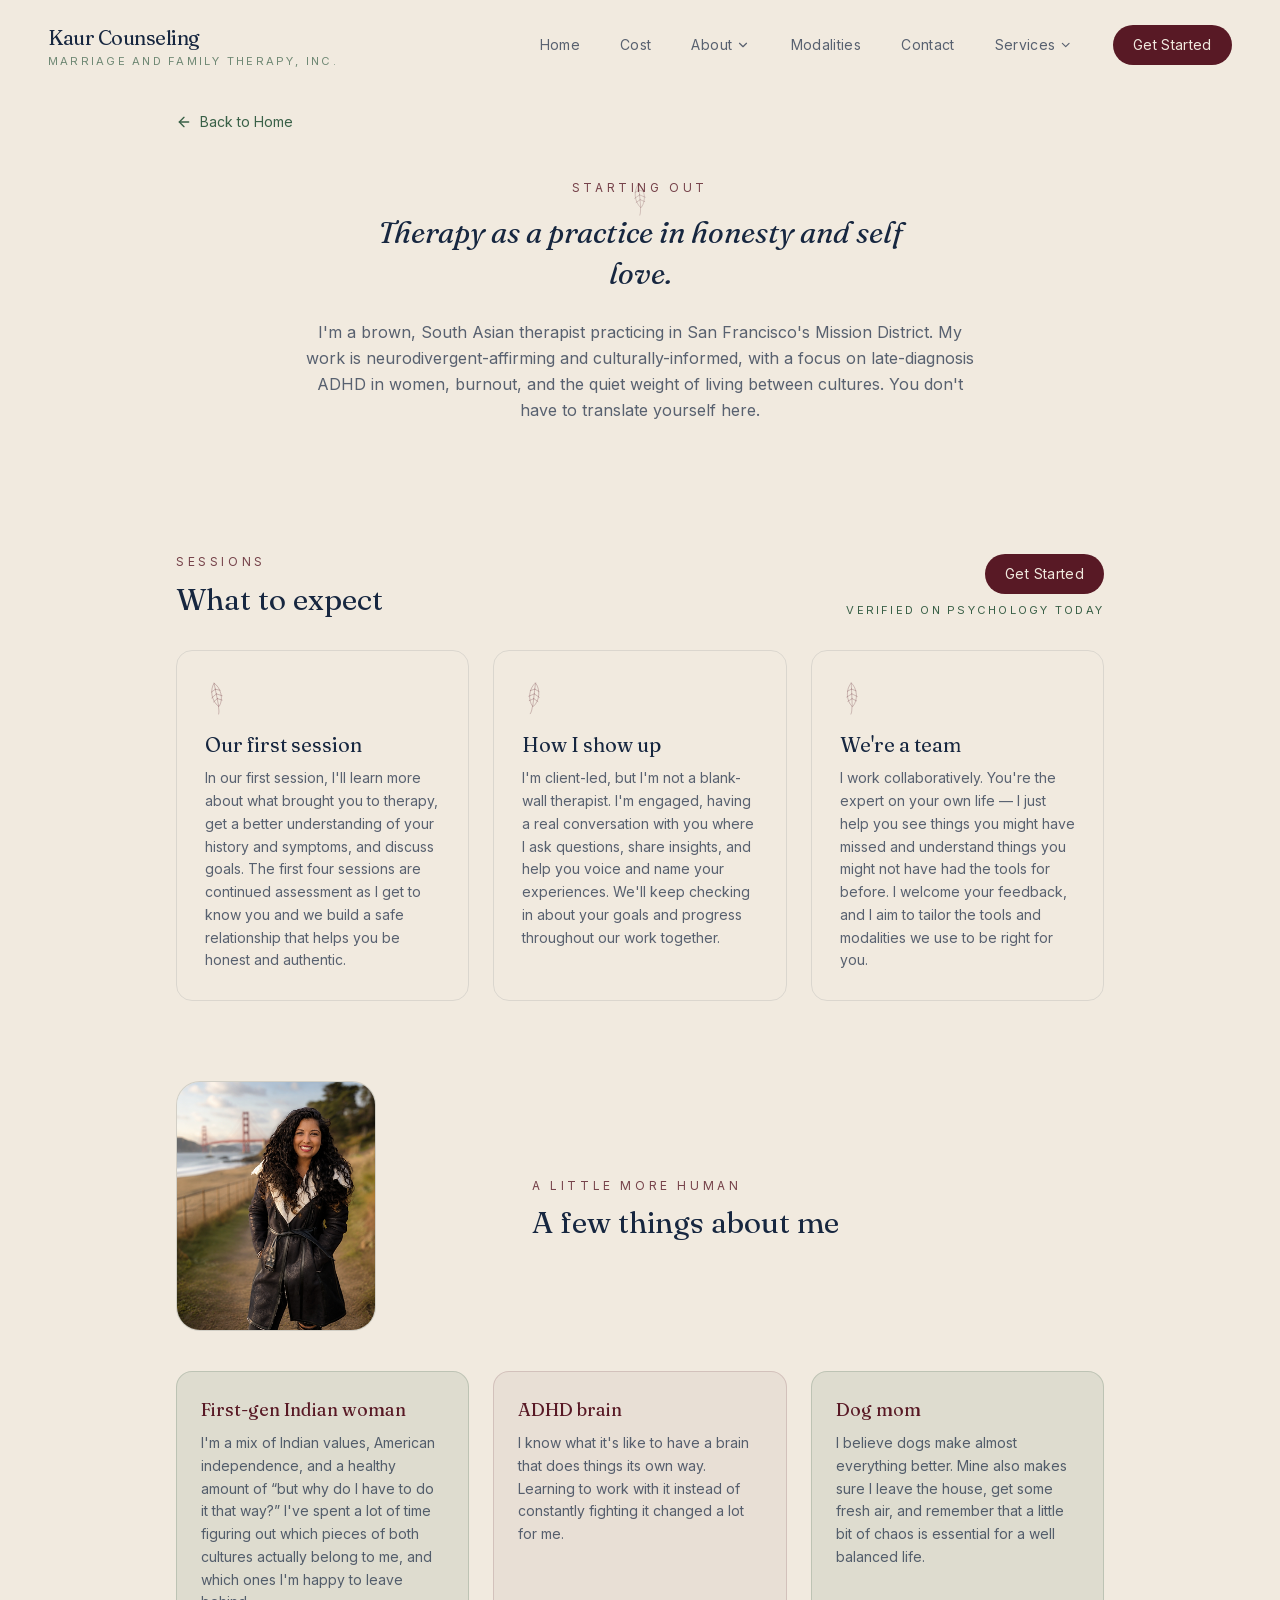
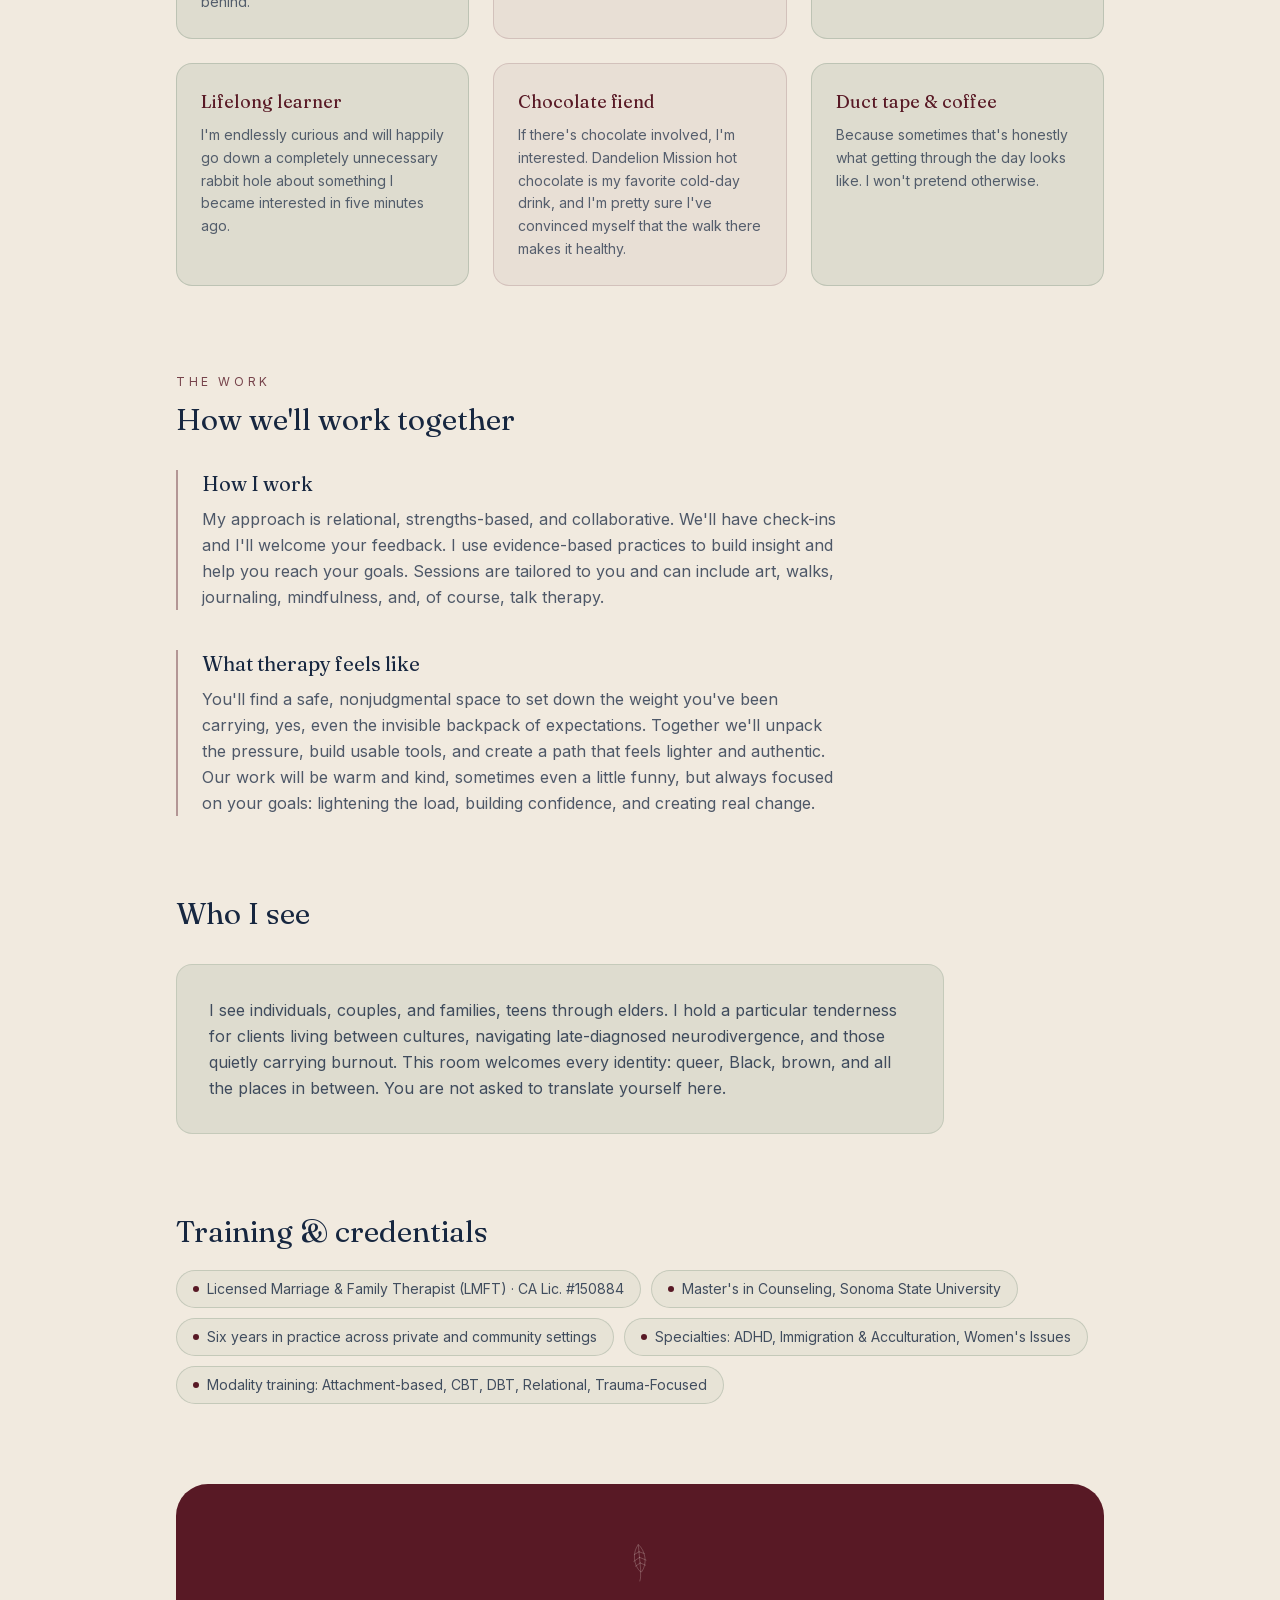
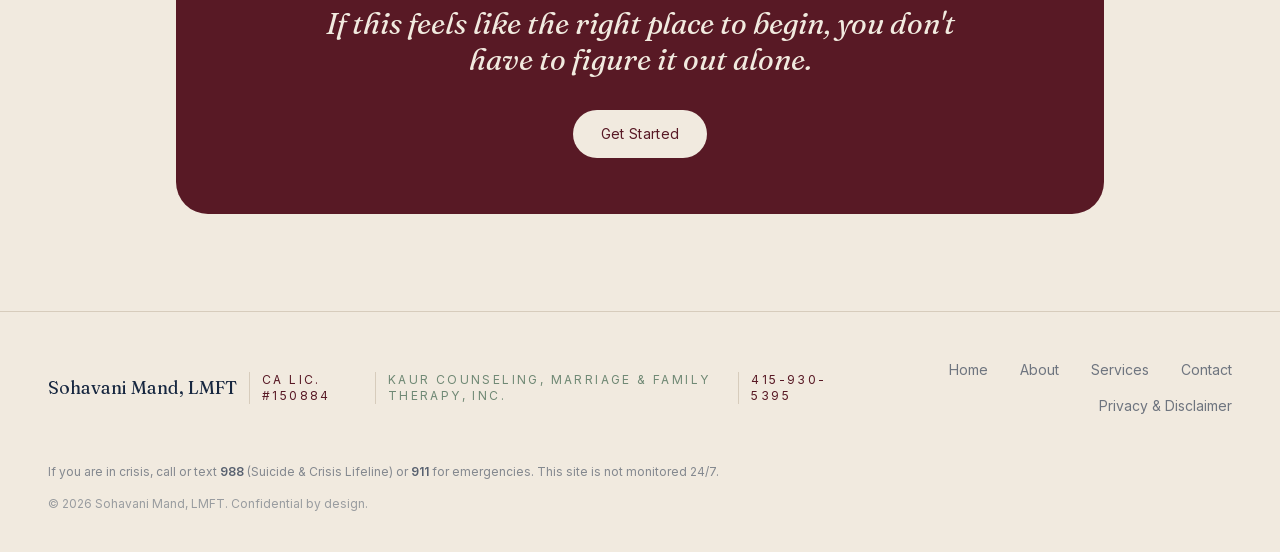
==== about/index.html @ b916cf58 "Rebuild resources page from live structure; bump assets to v33 Matches live exactly at 1440/768/390 " ====
<!doctype html>
<html lang="en"><head><meta charset="utf-8" /><meta name="viewport" content="width=device-width, initial-scale=1" /><meta name="description" content="About Sohavani Mand, LMFT and Kaur Counseling." /><link rel="icon" type="image/png" sizes="1024x1024" href="../assets/favicon.png" /><link rel="stylesheet" href="../styles.css?v=33" /><title>Sohavani Mand, LMFT | ADHD &amp; Burnout Therapy for Women in the Mission District, San Francisco</title></head><body data-page="about" data-root="../"><div id="page-app"></div><script src="../icons.js?v=33"></script><script src="../page.js?v=33"></script><script src="../script.js?v=33"></script></body></html>
---- styles.css ----
@font-face{font-family:Fraunces;src:url("assets/fonts/fraunces-latin.woff2") format("woff2");font-style:normal;font-weight:300 600;font-display:swap}

@font-face{font-family:Fraunces;src:url("assets/fonts/fraunces-italic-latin.woff2") format("woff2");font-style:italic;font-weight:400;font-display:swap}
@font-face{font-family:Inter;src:url("assets/fonts/inter-latin.woff2?v=33") format("woff2");font-style:normal;font-weight:300 700;font-display:swap}

@font-face{font-family:Inter;src:url("assets/fonts/inter-latin.woff2?v=26") format("woff2");font-style:normal;font-weight:300 700;font-display:swap}
:root{--cream:#f1eadf;--cream-dark:#e8e0d4;--navy:#172740;--muted:rgba(23,39,64,.7);--spruce:#396047;--sage:#d5decf;--burgundy:#581925;--accent:#6c3285;--line:#d7ccbc;--max:1176px}
*{box-sizing:border-box}
html{scroll-behavior:smooth}
body{margin:0;background:var(--cream);color:var(--navy);font-family:Inter,ui-sans-serif,system-ui,sans-serif;font-size:16px;line-height:1.5;-webkit-font-smoothing:antialiased}
body.menu-open{overflow:hidden}
img{display:block;max-width:100%}
a{color:inherit;text-decoration:none}
button{font:inherit;color:inherit}
h1, h2, h3, p{margin:0}
h1, h2, h3, .brand-name{font-family:Fraunces,Georgia,serif;font-weight:400;line-height:1.08}
h1 em, h2 em, h3 em{font-style:italic}
.spruce{color:var(--spruce)}
.burgundy{color:var(--burgundy)}
.accent{color:var(--accent)}
.section-shell{max-width:var(--max);margin:0 auto}
.eyebrow{font-size:11px;line-height:1.1;letter-spacing:.31em;text-transform:uppercase;color:#596c64}
.section-intro p:not(.eyebrow){color:var(--muted)}
.text-link{display:inline-flex;gap:9px;align-items:center;color:var(--burgundy);font-size:14px;line-height:1.2}
.text-link:hover{color:var(--spruce)}
.text-link span{font-size:20px;line-height:0}
.button{display:inline-flex;align-items:center;gap:14px;padding:14px 25px;border-radius:999px;background:var(--burgundy);color:var(--cream);font-size:14px;transition:background .3s ease,color .3s ease}
.button:hover{transform:none;background:var(--spruce)}
.button-small{border-radius:0;padding:13px 26px;text-transform:uppercase;font-size:11px;letter-spacing:.05em}
.site-header{height:76px;position:sticky;top:0;z-index:20;display:flex;align-items:center;justify-content:space-between;padding:0 48px;background:rgba(241,235,225,.94);border-bottom:1px solid rgba(24,36,58,.08);backdrop-filter:blur(7px)}
.brand{display:flex;flex-direction:column;gap:1px}
.brand-name{font-size:21px}
.brand-subtitle{font-size:10px;letter-spacing:.28em;text-transform:uppercase;color:#778079}
.desktop-nav{display:flex;align-items:center;gap:40px;font-size:14px;color:#575960}
.desktop-nav>a:not(.nav-cta){transition:color .3s cubic-bezier(.4,0,.2,1)}
.desktop-nav>a:not(.nav-cta):hover{color:var(--burgundy)}
.nav-chevron{font-size:16px;display:inline-block;margin-left:4px;transform:translateY(-1px)}
.nav-cta{background:var(--burgundy);color:var(--cream)!important;border-radius:999px;padding:11px 23px}
.menu-toggle, .mobile-nav{display:none}
.hero{height:805px;position:relative;overflow:hidden}
.hero-images{position:absolute;inset:0;max-width:1200px;margin:auto}
.hero-tree{position:absolute;left:12px;top:114px;width:447px;height:469px;object-fit:cover}
.hero-lavender{position:absolute;right:-19px;top:38px;width:728px;height:624px;object-fit:cover}
.hero-card{position:absolute;z-index:2;top:217px;left:50%;transform:translateX(-50%);width:313px;min-height:262px;padding:63px 18px 42px;text-align:center;background:rgba(249,247,244,.94);border-radius:17px;box-shadow:0 14px 40px rgba(61,48,43,.06)}
.hero-card .eyebrow{margin-bottom:17px}
.hero-card h1{font-size:20px}
.hero-card h1 em{color:var(--spruce)}
.hero-card .button{margin-top:22px}
.scroll-cue{position:absolute;left:50%;bottom:44px;transform:translateX(-50%);display:flex;flex-direction:column;align-items:center;gap:6px;color:#7d7b7a;text-transform:uppercase;letter-spacing:.32em;font-size:10px}
.down-arrow{font-size:22px;line-height:1;color:#89828a;letter-spacing:0}
.office-notice-wrap{padding:0 48px 3px}
.office-notice{max-width:1176px;min-height:156px;margin:0 auto;border:1px solid #cfc7be;border-radius:17px;padding:28px 39px;display:grid;grid-template-columns:42px minmax(0,1fr) 390px;gap:16px;align-items:center;background:rgba(232,224,212,.42)}
.notice-icon{width:40px;height:40px;display:grid;place-items:center;border-radius:50%;background:rgba(91,30,42,.08);color:var(--burgundy)}
.notice-icon svg{width:20px;height:20px;fill:none;stroke:currentColor;stroke-width:1.7}
.notice-copy h2{font-size:22px;margin-bottom:4px}
.notice-copy p{max-width:650px;color:#5f6166;font-size:14px}
.notice-address{display:flex;align-items:center;gap:12px;font-size:13px;color:#4f5056}
.car-icon{font-size:23px;color:var(--burgundy);transform:rotate(-20deg)}
.link-arrow{font-size:17px;color:#7f7774}
.about-section{position:relative;max-width:1176px;margin:0 auto;padding:167px 0 173px}
.about-intro h2{max-width:730px;margin-top:24px;font-size:48px;letter-spacing:-.02em}
.pronunciation{margin-top:16px;color:var(--spruce-60)!important;font-family:Fraunces,Georgia,serif;font-style:italic;font-size:13px}
.about-grid{display:grid;grid-template-columns:1fr 1fr;gap:0 166px;margin-top:71px}
.portrait-frame{margin:0;width:452px;height:574px}
.portrait-frame img{width:100%;height:100%;object-fit:cover}
.about-copy{padding-top:2px;color:var(--navy-60);font-size:15px}
.about-copy p{margin-bottom:23px}
.about-copy .text-link{margin-top:2px}
.rumi-quote{grid-column:1;margin:38px 0 0;border-left:2px solid var(--burgundy);padding:1px 0 1px 24px;color:var(--spruce)}
.rumi-quote p{font:italic 28px/1.28 Fraunces,Georgia,serif}
.rumi-quote cite{display:block;margin-top:12px;color:#73726f;font:normal 11px/1 Inter,Arial,sans-serif;letter-spacing:.28em;text-transform:uppercase}
.leaf-decor{position:absolute;width:25px;height:58px;opacity:.27;border:1px solid currentColor;border-radius:50% 5% 50% 5%;transform:rotate(-22deg)}
.leaf-decor:after{content:"";position:absolute;top:-7px;left:11px;height:71px;border-left:1px solid currentColor;transform:rotate(17deg)}
.leaf-decor:before{content:"";position:absolute;top:15px;left:1px;width:21px;border-top:1px solid currentColor;transform:rotate(27deg);box-shadow:0 11px 0 currentColor,0 22px 0 currentColor}
.leaf-about{top:141px;left:-32px;color:var(--burgundy);transform:rotate(-20deg) scale(.6)}
.services-section{background:linear-gradient(145deg,#dce0df 0%,#d6dfd4 65%,#ced8cb 100%);overflow:hidden}
.wheelhouse{position:relative;padding:155px 0 122px}
.narrow-intro h2{font-size:47px}
.narrow-intro>p{max-width:690px;margin-top:28px;font-size:15px}
.wheelhouse-grid{display:grid;grid-template-columns:repeat(4,1fr);gap:47px;margin-top:91px}
.wheelhouse-item{display:flex;flex-direction:column;align-items:flex-start}
.line-icon{width:52px;height:52px;margin-bottom:28px;color:var(--burgundy)}
.line-icon svg{width:100%;height:100%;fill:none;stroke:currentColor;stroke-width:1.6;stroke-linecap:round;stroke-linejoin:round}
.wheelhouse-item h3{font-size:23px;min-height:74px;padding-bottom:17px;border-bottom:1px solid #b9bdb9;width:100%}
.wheelhouse-item p{margin-top:20px;color:#586169;font-size:14px;line-height:1.6}
.wheelhouse-item .text-link{margin-top:25px}
.leaf-wheelhouse{top:149px;right:198px;color:var(--spruce);transform:rotate(16deg) scale(.55)}
.door-section{margin-top:117px}
.door-intro h3{font-size:32px}
.door-intro p{max-width:690px;margin-top:20px;font-size:15px}
.door-grid{display:grid;grid-template-columns:1fr 1fr;gap:48px;margin-top:38px;max-width:768px}
.door-item{border-bottom:1px solid rgba(77,90,83,.21)}
.door-item button{appearance:none;border:0;background:transparent;width:100%;padding:17px 0;display:grid;grid-template-columns:24px 1fr 18px;text-align:left;align-items:center;cursor:pointer;font:18px Fraunces,Georgia,serif;color:var(--navy)}
.check{width:20px;height:20px;display:grid;place-items:center;border:1px solid rgba(88,25,37,.6);border-radius:50%;font:12px Inter,Arial,sans-serif;color:var(--burgundy)}
.plus{color:var(--burgundy);font:22px Inter,Arial,sans-serif;text-align:right}
.door-detail{display:block;max-height:0;overflow:hidden;padding:0 29px 0 24px;color:#59636a;font-size:13px;line-height:1.45;font-style:italic;transition:all .3s cubic-bezier(.4,0,.2,1)}
.door-item.is-open .door-detail{max-height:16rem;padding-bottom:18px}
.door-detail a{display:inline-flex;margin:10px 0 0 0;color:var(--burgundy);gap:7px}
.door-detail a span{font-size:18px;line-height:0}
.ticker{overflow:hidden;background:var(--burgundy);color:var(--cream);padding:12px 0}
.ticker-track{display:flex;width:max-content;white-space:nowrap;will-change:transform;animation:marquee 32s linear infinite}
.ticker-set{display:flex;flex:0 0 auto}
.ticker-group{display:flex;flex:0 0 auto;align-items:center}
.ticker-group>span{font:italic 14px/20px Fraunces,Georgia,serif;letter-spacing:.025em;padding:0 20px;white-space:nowrap}
.tiny-leaf{width:16px;height:24px;flex-shrink:0;color:rgba(241,234,223,.55);transform:rotate(22deg)}

@media (min-width:1024px){.ticker-group>span{font-size:16px;line-height:24px}
}
@keyframes marquee{from{transform:translateX(0)}
to{transform:translateX(-50%)}
}
.approach-section{position:relative;padding:149px 0 119px}
.centered-intro{text-align:center}
.centered-intro h2{margin-top:26px;font-size:48px}
.approach-grid{max-width:928px;margin:66px auto 0;display:grid;grid-template-columns:1fr 1fr;gap:39px}
.approach-card{border:2px solid var(--navy);border-radius:16px;min-height:425px;padding:52px 48px 37px;text-align:center}
.approach-card h3{font:500 21px/1.1 Inter,Arial,sans-serif;text-transform:uppercase;letter-spacing:.28em}
.small-line-icon{height:47px;margin:30px 0 20px;font-size:31px;letter-spacing:-.35em;font-family:Fraunces,Georgia,serif;transform:rotate(-16deg)}
.approach-card p{margin-top:20px;color:#636873;font-size:14px;line-height:1.55}
.centered-link{display:flex;justify-content:center;margin-top:29px}
.leaf-approach-left{top:152px;left:calc(50% - 365px);color:var(--spruce);transform:rotate(-30deg) scale(.55)}
.leaf-approach-right{top:147px;right:calc(50% - 374px);color:var(--spruce);transform:rotate(19deg) scale(.55)}
.people-section{position:relative;padding:149px 0 145px;background:var(--sage)}
.people-intro{max-width:928px;margin:0 auto}
.people-intro h2{margin-top:25px;font-size:48px}
.people-intro>p:last-child{max-width:720px;margin-top:23px}
.people-list{max-width:928px;margin:65px auto 0;display:flex;flex-direction:column;gap:25px}
.person-card{min-height:174px;border-radius:31px;padding:28px 38px;display:grid;grid-template-columns:150px 1fr;align-items:center;gap:29px;background:#d0d1c9}
.person-card:nth-child(even){background:#ced9ca;grid-template-columns:150px 1fr}
.person-card img{width:150px;height:150px;border-radius:50%;object-fit:cover;border:4px solid #c2b8b6;padding:2px}
.person-card-poc img, .person-card-lgbtq img{border-color:#b7cbb8}
.person-card>div{max-width:720px}
.person-card h3{font-size:31px;color:var(--burgundy)}
.person-card-poc h3{color:var(--spruce)}
.person-card-men h3{color:var(--accent)}
.person-card-teens h3{color:var(--burgundy)}
.person-card-lgbtq h3{color:var(--spruce)}
.person-card:nth-child(even)>div{text-align:right;order:-1;margin-left:auto}
.card-rule{display:block;width:40px;border-top:1px solid currentColor;opacity:.5;margin:11px 0 17px}
.person-card:nth-child(even) .card-rule{margin-left:auto}
.person-card p{color:#575f68;font-size:14px;line-height:1.57}
.leaf-people{top:164px;left:41px;color:#87978a;transform:rotate(-20deg) scale(.58)}
.modalities-section{position:relative;padding:151px 0 160px;max-width:1176px;margin:0 auto}
.modalities-intro{max-width:700px}
.modalities-intro h2{font-size:48px;margin-top:25px}
.modalities-intro>p:last-child{margin-top:27px;max-width:640px}
.modality-grid{display:grid;grid-template-columns:repeat(3,1fr);gap:48px;margin-top:91px}
.modality-icon{height:59px;color:var(--accent);font:44px/1 Fraunces,Georgia,serif}
.modality-title{display:flex;align-items:baseline;gap:13px;margin-top:36px}
.modality-title>span{color:var(--navy-40);font:13px Fraunces,Georgia,serif}
.modality-title h3{font-size:23px}
.modality-item .card-rule{margin-top:18px;margin-bottom:21px;color:#a69ea9;width:48px}
.modality-item p{color:var(--navy-60);font-size:14px;line-height:1.6}
.modality-quote{max-width:1110px;margin:127px 0 0;border-left:2px solid var(--burgundy);padding-left:23px;color:var(--spruce);font:italic 29px/1.25 Fraunces,Georgia,serif}
.modality-link{margin-top:42px}
.leaf-modalities{top:162px;left:-28px;color:var(--burgundy);transform:rotate(-12deg) scale(.55)}
.contact-section{border-top:1px solid rgba(24,36,58,.08)}
.contact-grid{display:grid;grid-template-columns:minmax(0,1fr) 350px;gap:110px;padding-top:165px;padding-bottom:152px}
.contact-main h2{font-size:49px;margin-top:27px}
.contact-lead{max-width:660px;margin-top:31px;color:var(--navy-60);font-size:15px}
.appointment-card{max-width:660px;margin-top:48px;padding:40px;border:1px solid #d1cbc2;border-radius:17px;background:rgba(232,224,212,.48)}
.appointment-card h3{font-size:26px}
.appointment-card p{max-width:540px;margin-top:18px;color:var(--navy-60);font-size:15px}
.appointment-card .button{margin-top:31px}
.appointment-card small{display:block;margin-top:21px;color:#8a8884;font-size:11px}
.contact-links{display:flex;gap:29px;margin-top:31px}
.contact-aside{padding-top:0}
.next-card{border:1px solid #d1cbc2;border-radius:24px;padding:45px 40px 28px;background:rgba(232,224,212,.62)}
.next-card ol{list-style:none;padding:0;margin:27px 0 0}
.next-card li{display:grid;grid-template-columns:35px 1fr;gap:4px;margin-bottom:25px}
.next-card li>span{font:18px Fraunces,Georgia,serif;color:var(--spruce-60)}
.next-card li p{font-size:14px;color:var(--navy-60)}
.contact-facts{margin-top:29px;display:flex;flex-direction:column;gap:16px;color:#5c6460;font-size:13px}
.contact-facts p{display:flex;gap:12px;align-items:center}
.fact-icon{font-size:20px;color:var(--spruce);width:18px;text-align:center}
.contact-facts a:hover, .office-facts a:hover{color:var(--burgundy)}
.office-section{padding:0 0 164px}
.office-grid{display:grid;grid-template-columns:1fr 1.56fr;gap:48px}
.office-copy{padding-top:9px}
.office-copy:before{content:"";display:block;border-top:1px solid var(--line);position:relative;left:0;top:-11px;margin-left:62px}
.office-copy h2{font-size:32px;margin-top:39px}
.office-copy>p:not(.eyebrow):not(.virtual-note){max-width:390px;margin-top:27px;color:var(--navy-60);font-size:15px}
.virtual-note{max-width:390px;margin-top:24px;padding:15px 20px;border:1px solid #cdc5bf;border-radius:12px;background:rgba(232,224,212,.55);font-size:14px;color:var(--navy-80)}
.virtual-note strong{color:var(--burgundy)}
.office-facts{display:flex;flex-direction:column;gap:19px;margin-top:29px;color:#5d6562;font-size:13px}
.office-facts a{display:flex;gap:12px;align-items:flex-start}
.office-facts span{font-size:20px;color:var(--spruce);width:18px;text-align:center}
.office-facts small{font-size:16px;color:var(--burgundy)}
.map-frame{height:335px;border-radius:19px;overflow:hidden}
.map-frame iframe{display:block;width:100%;height:100%;border:0;filter:saturate(.65)}
.privacy-note{position:fixed;inset:0;z-index:30;display:grid;place-items:center;padding:24px;background:rgba(24,36,58,.3)}
.privacy-note[hidden]{display:none}
.privacy-card{position:relative;max-width:500px;padding:46px;background:var(--cream);border-radius:16px;box-shadow:0 20px 80px rgba(24,36,58,.2)}
.privacy-card h2{font-size:36px;margin-top:22px}
.privacy-card p:not(.eyebrow){margin-top:18px;color:var(--navy-60)}
.privacy-close{position:absolute;top:13px;right:17px;border:0;background:none;font-size:28px;cursor:pointer}


@media (max-width:767px){body{font-size:14px}
.site-header{height:87px;padding:0 24px}
.brand-name{font-size:20px}
.brand-subtitle{font-size:9px;letter-spacing:.24em}
.desktop-nav{display:none}
.hero{height:661px}
.hero-images{inset:0 24px}
.hero-tree{left:0;top:93px;width:130px;height:371px}
.hero-lavender{right:0;top:25px;width:212px;height:506px}
.hero-card{top:148px;width:313px;min-height:262px;padding-top:63px}
.scroll-cue{bottom:29px;font-size:9px}
.office-notice-wrap{padding:0 24px}
.office-notice{min-height:0;padding:28px 20px 25px;display:grid;grid-template-columns:33px 1fr;gap:13px 14px;border-radius:16px}
.notice-icon{width:31px;height:31px}
.notice-icon svg{width:16px}
.notice-copy h2{font-size:21px}
.notice-copy p{font-size:14px;margin-top:8px}
.notice-address{grid-column:1/-1;padding-top:7px;gap:10px;font-size:13px}
.car-icon{font-size:20px}
.about-section{padding:127px 24px 130px}
.leaf-about{display:none}
.about-intro h2{max-width:350px;font-size:39px;margin-top:27px}
.pronunciation{font-size:12px}
.about-grid{display:flex;flex-direction:column;margin-top:50px;gap:0}
.portrait-frame{width:100%;height:auto;aspect-ratio:342/428}
.about-copy{padding-top:54px;font-size:14px}
.rumi-quote{order:2;margin:39px 0 0;padding-left:23px}
.about-copy{order:3}
.portrait-frame{order:1}
.rumi-quote p{font-size:24px}
.about-copy .text-link{margin-top:0}
.wheelhouse{padding:127px 24px 95px}
.narrow-intro h2{font-size:39px}
.narrow-intro>p{margin-top:28px}
.wheelhouse-grid{grid-template-columns:1fr;gap:53px;margin-top:72px}
.wheelhouse-item h3{min-height:0;font-size:24px}
.wheelhouse-item p{font-size:14px}
.line-icon{margin-bottom:23px}
.leaf-wheelhouse{display:none}
.door-section{margin-top:96px}
.door-intro h3{font-size:29px}
.door-grid{grid-template-columns:1fr;gap:0;margin-top:34px}
.door-item button{font-size:18px;padding:18px 0}
.door-detail{font-size:13px;padding-bottom:17px}
.approach-section{padding:127px 24px 94px}
.centered-intro h2{font-size:39px;margin-top:25px}
.approach-grid{grid-template-columns:1fr;margin-top:56px;gap:20px}
.approach-card{min-height:0;padding:43px 28px 32px}
.approach-card p{font-size:14px}
.leaf-approach-left, .leaf-approach-right{display:none}
.people-section{padding:127px 24px 100px}
.people-intro h2{font-size:39px}
.people-list{margin-top:51px;gap:20px}
.person-card, .person-card:nth-child(even){grid-template-columns:1fr;padding:27px 25px 29px;min-height:0;border-radius:25px;gap:21px}
.person-card:nth-child(even)>div{order:0;text-align:left;margin-left:0}
.person-card img{width:116px;height:116px}
.person-card h3{font-size:28px}
.person-card:nth-child(even) .card-rule{margin-left:0}
.person-card p{font-size:14px}
.leaf-people{display:none}
.modalities-section{padding:127px 24px 119px}
.modalities-intro h2{font-size:39px}
.modality-grid{grid-template-columns:1fr;gap:55px;margin-top:69px}
.modality-title{margin-top:26px}
.modality-title h3{font-size:24px}
.modality-quote{margin-top:83px;font-size:24px}
.modality-link{margin-top:33px}
.leaf-modalities{display:none}
.contact-grid{display:flex;flex-direction:column;gap:65px;padding:128px 24px 112px}
.contact-main h2{font-size:42px}
.contact-lead{margin-top:28px;font-size:14px}
.appointment-card{padding:29px 23px;margin-top:38px}
.appointment-card h3{font-size:24px}
.appointment-card p{font-size:14px}
.contact-links{flex-direction:column;gap:18px;margin-top:28px}
.next-card{padding:36px 25px 19px}
.contact-facts{margin-top:28px}
.office-section{padding:0 24px 105px}
.office-grid{display:flex;flex-direction:column;gap:41px}
.office-copy h2{font-size:31px}
.office-copy>p:not(.eyebrow):not(.virtual-note){font-size:14px}
.map-frame{height:267px;border-radius:17px}

}


@media (min-width:768px) and (max-width:1023px){.site-header{padding:0 24px}
.desktop-nav{gap:20px}
.about-section, .section-shell, .modalities-section{margin-left:24px;margin-right:24px}
.about-grid{grid-template-columns:minmax(0,1fr);gap:0}
.portrait-frame{width:100%;height:auto;aspect-ratio:452/574}
.office-notice-wrap{padding-left:24px;padding-right:24px}
.office-notice{min-height:0;padding:28px 32px;grid-template-columns:40px minmax(0,1fr);gap:13px 16px}
.notice-address{grid-column:1/-1;align-self:auto;flex-shrink:0}
.contact-grid{grid-template-columns:minmax(0,1fr);gap:64px;padding-top:160px;padding-bottom:38px}
.contact-aside{margin-top:0}
.office-grid{grid-template-columns:minmax(0,1fr);gap:48px}
.wheelhouse-grid{gap:25px}
.person-card{margin-left:24px;margin-right:24px}
.people-intro{margin-left:24px;margin-right:24px}
}
/* Final visual alignment tweaks from the source page. */
.hero-card{background:rgba(249,247,244,.98)}
.hero-card .button{margin-top:28px}
.person-card:nth-child(even)>div{order:0;margin-left:0}

@media (max-width:767px){.hero-lavender{right:-16px}
.scroll-cue{bottom:45px}
.office-notice-wrap{padding-top:119px}

}


@media (min-width:768px){.site-header{height:91.2px}
.hero{height:776px}
.hero-tree{top:99px}
.hero-lavender{top:22px}
.hero-card{top:202px}
.hero{height:776px}
.office-notice-wrap{padding-bottom:8px}
.office-notice{min-height:157.25px}
.about-section{padding-bottom:194px}
.wheelhouse{padding-bottom:243px}
.approach-section{padding-bottom:213px}
.people-section{padding-bottom:347px}
.modalities-section{padding-bottom:297px}
.office-section{padding-bottom:190px}

}


@media (max-width:767px){.site-header{height:91.2px}
.mobile-nav{top:91.2px}
.hero{height:657.6px}
.hero-tree{top:88.8px}
.hero-lavender{top:20.8px}
.hero-card{top:143.8px}
.office-notice-wrap{padding:24px 24px 8px}
.office-notice{padding:25px 24px 22px;grid-template-columns:40px 1fr;gap:13px 16px}
.notice-icon{width:40px;height:40px}
.notice-icon svg{width:20px}

}


@media (max-width:767px){.office-notice-wrap{height:333.25px;padding:24px 24px 0}
.office-notice{min-height:325.25px;align-items:start}
.notice-copy p{max-width:228px}
.about-section{padding-bottom:324px}
.wheelhouse{padding-bottom:433px}
.approach-section{padding-bottom:315px}
.people-section{padding-bottom:459px}
.modalities-section{padding-bottom:342px}
.office-section{padding-bottom:230.6px}

}
.office-notice{opacity:0;transform:translateY(18px);transition:opacity .9s ease-out,transform .9s ease-out}
.office-notice.is-visible{opacity:1;transform:none}
.scroll-reveal{opacity:0;transform:translateY(24px);transition:opacity .9s ease-out,transform .9s ease-out}
.scroll-reveal.is-visible{opacity:1;transform:none}

@media (prefers-reduced-motion:reduce){.office-notice{opacity:1;transform:none;transition:none}
}
/* Shared layout for the live site's internal pages. */
.detail-page{background:var(--cream);overflow:hidden}
.detail-shell{max-width:928px;margin:0 auto;padding:27px 0 112px}
.back-link{display:inline-flex;align-items:center;gap:9px;color:#7c7a77;font-size:12px;letter-spacing:.08em;text-transform:uppercase}
.back-link:hover{color:var(--burgundy)}
.detail-hero{position:relative;padding:58px 40px 92px;text-align:center}
.detail-hero h1{max-width:830px;margin:27px auto 0;font-size:62px;line-height:1.05;letter-spacing:-.035em}
.detail-hero h1 em{color:var(--burgundy)}
.detail-lede{max-width:650px;margin:30px auto 0;color:var(--navy-60);font-size:16px;line-height:1.7}
.detail-content{max-width:700px;margin:0 auto}
.detail-section{padding:0 0 72px}
.detail-section h2{margin:0 0 22px;font-size:31px;line-height:1.15}
.detail-section p{margin:0 0 19px;color:var(--navy-60);font-size:15px;line-height:1.72}
.detail-section p:last-child{margin-bottom:0}
.detail-section-tint{margin-left:-110px;margin-right:-110px;padding:57px 110px 67px;background:rgba(216,223,210,.36);border-top:1px solid rgba(66,99,77,.1);border-bottom:1px solid rgba(66,99,77,.1)}
.detail-card-grid{display:grid;grid-template-columns:repeat(3,1fr);gap:18px;margin:3px 0 89px}
.detail-card{padding:31px 27px 29px;border:1px solid #c9c2ba;border-radius:15px;background:rgba(249,247,244,.36)}
.detail-card h3{margin:0 0 17px;font-size:19px}
.detail-card p{margin:0;color:var(--navy-60);font-size:14px;line-height:1.65}
.rate-list{border-top:1px solid var(--line)}
.rate-list div{display:flex;justify-content:space-between;gap:20px;padding:17px 0;border-bottom:1px solid var(--line);color:var(--navy-60);font-size:14px}
.rate-list strong{color:var(--burgundy);font:500 19px Fraunces,Georgia,serif;white-space:nowrap}










.detail-quote{margin-top:11px;padding:61px 0 0;border-top:1px solid var(--line)}
.detail-quote p{margin:0;color:#656d73;font-size:15px}
.detail-quote h2{margin:13px 0 21px;color:var(--spruce);font:italic 33px/1.2 Fraunces,Georgia,serif}
.detail-quote .text-link{margin-top:29px}
.detail-cta{margin-top:18px;padding:69px 40px;text-align:center;border-top:1px solid var(--line)}
.detail-cta h2{margin:20px 0 16px;font-size:38px}
.detail-cta>p:not(.eyebrow){max-width:450px;margin:0 auto;color:#5e6670}
.detail-cta .button{margin-top:29px}


@media (max-width:767px){.detail-shell{padding:24px 24px 112px}
.detail-hero{padding:61px 0 68px}
.detail-hero h1{font-size:43px;line-height:1.08;letter-spacing:-.025em}
.detail-lede{margin-top:23px;font-size:14px;line-height:1.65}
.detail-content{max-width:none}
.detail-section{padding-bottom:57px}
.detail-section h2{font-size:28px}
.detail-section p{font-size:14px;line-height:1.65}
.detail-section-tint{margin-left:-24px;margin-right:-24px;padding:45px 24px 53px}
.detail-card-grid{grid-template-columns:1fr;gap:15px;margin-bottom:65px}
.detail-card{padding:27px 23px}
.rate-list div{font-size:13px}
.rate-list strong{font-size:17px}






.detail-quote{padding-top:45px}
.detail-quote h2{font-size:28px}
.map-frame{height:267px}
.detail-cta{margin-top:0;padding:53px 0}
.detail-cta h2{font-size:31px}
.detail-cta>p:not(.eyebrow){font-size:14px}

}



.page-service .detail-shell{max-width:928px}
.page-service .detail-hero{padding:58px 0 57px;text-align:left}
.page-service .detail-hero h1{max-width:none;margin-top:27px;font-size:60px;line-height:1.02;letter-spacing:-.03em}
.page-service .detail-hero h1 em{color:var(--burgundy)}
.page-service .detail-lede{max-width:660px;margin-top:26px;color:var(--spruce);font:italic 26px/1.25 Fraunces,Georgia,serif}
.page-service .detail-hero-body{max-width:700px;margin:30px 0 0;color:var(--navy-60);font-size:18px;line-height:1.62}
.page-service .detail-content{max-width:928px;border-top:1px solid var(--line);padding-top:33px}
.page-service .detail-section{padding:0 64px 70px}
.page-service .detail-section h2{font-size:31px}
.page-service .detail-section-tint{margin-left:0;margin-right:0;padding:57px 64px 67px}
.framework-copy{display:grid;grid-template-columns:1fr 1fr;gap:38px}
.framework-copy .eyebrow{margin-bottom:12px}
.framework-copy p:not(.eyebrow){font-size:14px}
.framework{border-top:1px solid var(--line);padding-top:51px!important}
.framework:first-child{border-top:0;padding-top:0!important}
.detail-hero-body{color:var(--navy-60)}
.page-service .detail-lede{margin-left:0;margin-right:0}
.page-service .detail-section:first-child h2{position:relative}
.page-service .detail-section:first-child h2:before{content:"✳";position:absolute;left:-64px;top:-2px;width:48px;height:48px;display:grid;place-items:center;border-radius:15px;background:rgba(91,30,42,.08);color:var(--burgundy);font:20px Fraunces,Georgia,serif}




.cost-image{margin:0 0 59px;width:100%;height:auto}
.cost-image img{display:block;width:100%;height:auto}
.page-modalities .back-link{display:none}
.page-modalities .detail-shell{max-width:1176px}
.page-modalities .detail-hero{text-align:left;padding:89px 0 143px}
.page-modalities .detail-hero .eyebrow{display:inline-flex;padding:7px 15px;border-radius:999px;background:rgba(112,64,138,.08);color:var(--burgundy);font-size:12px}
.page-modalities .detail-hero h1{max-width:650px;margin:27px 0 0;font-size:60px;line-height:1.02}
.page-modalities .detail-lede{max-width:700px;margin:24px 0 0;font-size:18px;line-height:1.6}
.page-modalities .detail-content{max-width:none}
.page-modalities .framework-intro{padding:0 0 56px}
.page-modalities .framework-intro h2{font-size:31px}
.page-modalities .framework{max-width:850px;margin-left:0;margin-right:auto;padding-left:0!important;padding-right:0!important}
.page-modalities .detail-cta{max-width:850px;text-align:left;padding-left:0}


@media (max-width:767px){.about-verification-block .button{padding:10px 20px;font-size:14px}

.page-service .detail-hero{padding:57px 0 48px}
.page-service .detail-hero h1{font-size:43px;line-height:1.08}
.page-service .detail-lede{font-size:22px;line-height:1.3}
.page-service .detail-hero-body{margin-top:23px;font-size:16px;line-height:1.6}
.page-service .detail-content{padding-top:43px}
.page-service .detail-section{padding-left:0;padding-right:0}
.page-service .detail-section-tint{margin-left:-24px;margin-right:-24px;padding-left:24px;padding-right:24px}
.page-service .detail-section:first-child h2:before{display:none}
.framework-copy{grid-template-columns:1fr;gap:24px}
.framework{padding-top:40px!important}
.page-modalities .detail-shell{max-width:none}
.page-modalities .detail-hero{padding:81px 0 106px}
.page-modalities .detail-hero h1{font-size:43px;line-height:1.08}
.page-modalities .detail-lede{font-size:16px;line-height:1.65}
.page-modalities .framework-intro{padding-bottom:44px}
.page-modalities .framework{max-width:none}
.page-modalities .detail-cta{max-width:none}

}
/* Scout geometry corrections for the next pass. */
.back-link{font-size:14px;line-height:20px;letter-spacing:.01em;text-transform:none;color:var(--spruce)}
.page-service .detail-shell{padding-top:33px}
.page-service .detail-hero h1{line-height:1}
.page-modalities .detail-hero{padding-top:60px}
.page-modalities .detail-hero h1{line-height:1}

@media (max-width:767px){.page-service .detail-shell{padding-top:27px}
.page-modalities .detail-hero{padding-top:81px}
}
/* The About page's human section is a three-column set of soft cards in the source. */
.back-link{gap:19px}

@media (max-width:767px){.back-link{gap:15px}
}
.page-service .detail-shell{padding-top:33px}
.page-service .detail-hero h1{line-height:1}
.page-modalities .detail-hero{padding-top:60px}
.page-modalities .detail-hero h1{line-height:1}

@media (max-width:767px){.page-service .detail-shell{padding-top:27px}
.page-modalities .detail-hero{padding-top:81px}
}
.about-callout{margin-top:80px;padding:40px;border-radius:32px;background:rgb(88,25,37);color:rgb(241,234,223);text-align:center}
.about-callout-leaf{display:block;width:28px;margin:0 auto 24px;color:rgba(241,234,223,.4);transform:rotate(-6deg)}
.about-callout-quote{max-width:42rem;margin:0 auto 32px;color:rgb(241,234,223);font:italic 24px/33px Fraunces,Georgia,serif}
.about-callout-button, .service-cta-button{display:inline-flex;align-items:center;justify-content:center;gap:8px;min-height:48px;padding:14px 28px;border-radius:9999px;background:rgb(241,234,223);color:rgb(88,25,37);font-size:14px;line-height:20px;letter-spacing:.35px;transition:background-color .3s,color .3s}
.about-callout-button:hover, .service-cta-button:hover{background:rgb(57,96,71);color:rgb(241,234,223)}
.service-cta{position:relative;overflow:hidden;padding:48px 32px;border-radius:24px;background:rgb(88,25,37);color:rgb(241,234,223)}
.service-cta-leaf{position:absolute;top:24px;right:32px;width:56px;color:rgba(241,234,223,.15);transform:rotate(-12deg);pointer-events:none}
.service-cta-quote{position:relative;max-width:42rem;color:rgb(241,234,223);font:italic 24px/33px Fraunces,Georgia,serif}
.service-cta-button{position:relative;margin-top:32px}
.service-cta-button svg{display:block;width:16px;height:16px;flex:none}

@media (min-width:1024px){.about-callout{padding:56px}
.about-callout-quote{font-size:30px;line-height:36px}
.service-cta{padding:56px 32px}
.service-cta-quote{font-size:30px;line-height:36px}
}

@media (max-width:767px){.about-human-heading figure{width:100%;height:auto}
}
/* Resources uses the wider left-aligned editorial template. */




















/* Third-pass route templates: contact and legal pages use a wider, left-led rhythm. */
.page-modalities .detail-hero h1{max-width:672px}
/* Fourth-pass source match: desktop rhythm, exact palette, and source-style icon geometry. */
@media (min-width:768px){
  body:not([data-page]) .site-header{position:fixed;top:0;left:0;right:0;width:100%;height:91.2px;padding:0 48px;background:transparent;border-bottom-color:transparent;backdrop-filter:none}

  body:not([data-page]) .hero{height:827px;padding:112px 48px 48px}

  body:not([data-page]) .hero-images{position:relative;inset:auto;width:100%;max-width:1176px;height:584.6px;margin:0 auto;display:flex;align-items:center;gap:32px}

  body:not([data-page]) .hero-tree{position:relative;left:auto;top:auto;flex:0 0 446.9px;width:446.9px;height:438.5px;object-fit:cover}

  body:not([data-page]) .hero-lavender{position:relative;right:auto;top:auto;flex:0 0 729.1px;width:729.1px;height:584.6px;object-fit:cover}

  body:not([data-page]) .hero-card{top:273.2px;width:313.7px;min-height:262.2px;padding:56px 36px;border-radius:16px;background:rgba(255,255,255,.8);backdrop-filter:blur(12px);box-shadow:0 25px 50px -12px rgba(23,39,64,.15)}

  body:not([data-page]) .hero-card .eyebrow{margin-bottom:25.3px}

  body:not([data-page]) .hero-card h1{font-size:20px;line-height:1.2;letter-spacing:-.025em;white-space:nowrap}

  body:not([data-page]) .hero-card .button{width:127.4px;justify-content:center;margin-top:24px;padding:12px 24px;gap:8px;font-size:11.2px;line-height:16.8px;letter-spacing:.025em;font-weight:500;white-space:nowrap}

  body:not([data-page]) .scroll-cue{top:733px;bottom:auto;color:rgba(23,39,64,.65);font-size:10px;letter-spacing:.28em}

}
.site-header.is-scrolled::before{background:rgba(241,234,223,.9)}
.site-header.is-scrolled::after{background:rgba(23,39,64,.08)}
.desktop-nav, .desktop-nav>a:not(.nav-cta){color:rgba(23,39,64,.7)}
.desktop-nav>a:not(.nav-cta):hover{color:var(--navy)}
.desktop-nav{gap:40px}
.nav-dropdown-panel{border-color:rgba(23,39,64,.15);box-shadow:0 10px 26px rgba(23,39,64,.05)}
.nav-dropdown-panel a{color:rgba(23,39,64,.7)}
.nav-dropdown-panel a:hover, .nav-dropdown-panel a:focus-visible{background:rgba(57,96,71,.05)}
.dropdown-trigger{gap:4px}
.nav-chevron{display:block;width:14px;height:14px;margin:0;fill:none;stroke:currentColor;stroke-width:2;stroke-linecap:round;stroke-linejoin:round;transform:none}
.nav-dropdown:hover>.dropdown-trigger .nav-chevron, .nav-dropdown:focus-within>.dropdown-trigger .nav-chevron, .nav-dropdown.is-open>.dropdown-trigger .nav-chevron{transform:rotate(180deg)}
.desktop-nav .nav-cta{padding-left:20px;padding-right:20px}
.notice-icon{background:rgba(88,25,37,.1)}
.office-notice{border-color:rgba(88,25,37,.2);background:rgba(88,25,37,.06)}
.notice-copy p, .wheelhouse-item p, .approach-card p, .person-card p, .modality-item p, .contact-lead, .detail-lede, .detail-section p{color:rgba(23,39,64,.7)}
.notice-address{color:rgba(23,39,64,.75)}
.car-icon, .link-arrow{width:16px;height:16px;flex:0 0 16px;fill:none;stroke:currentColor;stroke-width:2;stroke-linecap:round;stroke-linejoin:round;color:var(--burgundy)}
.link-arrow{width:14px;height:14px;flex-basis:14px}
.line-icon svg{stroke-width:1.5}
.services-section{position:relative;background:var(--sage);background-image:radial-gradient(120% 80% at 30% 0%,rgba(108,50,133,.18),transparent 60%)}
.services-section::before{content:"";position:absolute;inset:0;pointer-events:none;opacity:.13;mix-blend-mode:overlay;background-image:url("data:image/svg+xml,%3Csvg xmlns='http://www.w3.org/2000/svg' width='160' height='160' viewBox='0 0 160 160'%3E%3Cfilter id='n'%3E%3CfeTurbulence type='fractalNoise' baseFrequency='.9' numOctaves='3' stitchTiles='stitch'/%3E%3C/filter%3E%3Crect width='100%25' height='100%25' filter='url(%23n)' opacity='.7'/%3E%3C/svg%3E")}
.services-section>*{position:relative;z-index:1}
.scroll-cue .down-arrow{width:20px;height:20px;fill:none;stroke:currentColor;stroke-width:1.5;stroke-linecap:round;stroke-linejoin:round;font-size:0;letter-spacing:0}
.text-link .inline-arrow{width:15px;height:15px;fill:none;stroke:currentColor;stroke-width:1.5;stroke-linecap:round;stroke-linejoin:round}
.door-grid{grid-template-columns:repeat(2,minmax(0,1fr));column-gap:48px;row-gap:8px;max-width:768px}
.door-column{display:contents}
.door-item{border-bottom-color:rgba(23,39,64,.1)}
.door-item button{display:flex;grid-template-columns:none;gap:16px;padding:12px 0;font-size:18px;line-height:27px}
.door-item button>span:nth-child(2){flex:1}
.check{flex:0 0 20px;width:20px;height:20px;font-size:0;border-color:rgba(88,25,37,.6)}
.check svg{width:12px;height:12px;fill:none;stroke:var(--burgundy);stroke-width:2.5;stroke-linecap:round;stroke-linejoin:round}
.plus{display:grid;flex:0 0 16px;width:16px;height:16px;place-items:center;font-size:0;text-align:initial}
.plus svg{width:16px;height:16px;fill:none;stroke:var(--burgundy);stroke-width:1.5;stroke-linecap:round;transition:transform .3s cubic-bezier(.4,0,.2,1)}
.door-item.is-open .plus svg{transform:rotate(45deg)}
.door-detail{padding:0 29px 0 36px;color:rgba(23,39,64,.7);font-size:14px;line-height:1.5}
.small-line-icon{width:64px;height:64px;margin:28px auto 20px;font-size:0;letter-spacing:0;transform:none;color:var(--burgundy)}
.small-line-icon svg{width:64px;height:64px;fill:none;stroke:currentColor;stroke-width:1.35;stroke-linecap:round;stroke-linejoin:round}
.modality-icon{width:80px;height:80px;font-size:0;color:var(--accent)}
.modality-icon svg{width:80px;height:80px;fill:none;stroke:currentColor;stroke-width:1.35;stroke-linecap:round;stroke-linejoin:round}


@media (max-width:767px){.door-grid{grid-template-columns:1fr;column-gap:0;row-gap:0}
.door-detail{padding-left:36px}
.small-line-icon{width:64px;height:64px}
.modality-icon{width:80px;height:80px}

}


@media (min-width:1024px){.desktop-nav>a[href="#home"]{width:40.625px}
.desktop-nav>.nav-dropdown:nth-of-type(1)>.dropdown-trigger{width:59.234px}
.desktop-nav>a[href="modalities/"]{width:71.281px}
.desktop-nav>a[href="get-started/"]:not(.nav-cta){width:54.437px}
.desktop-nav>.nav-dropdown:nth-of-type(2)>.dropdown-trigger{width:78.25px}
.desktop-nav>.nav-cta{width:119.14px;justify-content:center}

}
/* Final live-site parity pass: mirror the source's max-width containers and
   fluid hero composition above the mobile/tablet breakpoints. */
@media (min-width:1024px){
  :root{--wide-gutter:max(48px,calc((100vw - 1280px)/2 + 48px))}


  body:not([data-page]) .site-header{
    padding-left:var(--wide-gutter);
    padding-right:var(--wide-gutter)
  }

  .brand-name{font-size:20px;line-height:28px;letter-spacing:-.025em}

  .brand-subtitle{margin-top:4px;font-size:11.2px;line-height:11.2px;letter-spacing:.2em;color:rgba(57,96,71,.7)}


  body:not([data-page]) .hero{
    height:auto;
    min-height:0;
    padding:112px 48px 48px
  }

  body:not([data-page]) .hero-images{
    position:relative;
    inset:auto;
    display:flex;
    align-items:center;
    gap:32px;
    width:100%;
    max-width:1280px;
    height:72vh;
    margin:0 auto
  }

  body:not([data-page]) .hero-tree{
    position:relative;
    left:auto;
    top:auto;
    flex:0 0 38%;
    width:38%;
    height:54vh;
    object-fit:cover
  }

  body:not([data-page]) .hero-lavender{
    position:relative;
    right:auto;
    top:auto;
    flex:0 0 62%;
    width:62%;
    height:72vh;
    object-fit:cover
  }

  body:not([data-page]) .hero-card{top:calc(112px + 36vh - 131.1px)}

  body:not([data-page]) .scroll-cue{
    position:relative;
    left:auto;
    top:auto;
    bottom:auto;
    width:100%;
    height:42.4px;
    margin:40px auto 0;
    transform:none;
    gap:8px;
    color:rgba(23,39,64,.55);
    letter-spacing:.28em
  }


  .office-notice{max-width:1280px;min-height:0;padding:28px 40px;grid-template-columns:42px minmax(0,1fr) auto;gap:16px}

  .notice-copy p{max-width:none;margin-top:6px;font-size:14px;line-height:22.75px}

  .notice-address{gap:8px;font-size:14px;line-height:20px}


  .about-section{max-width:none;margin:0;padding:160px var(--wide-gutter)}

  .about-intro{max-width:768px}

  .about-intro h2{max-width:none;font-size:48px;line-height:48px;letter-spacing:normal}

  .about-grid{grid-template-columns:456px 560px;column-gap:168px;margin-top:80px}

  .portrait-frame{width:456px;height:570px}


  .section-shell{max-width:1280px;padding-left:48px;padding-right:48px}

  .modalities-section{max-width:none;margin:0;padding-left:var(--wide-gutter);padding-right:var(--wide-gutter)}


  .people-section{padding-top:144px;padding-bottom:144px}

  .people-intro{max-width:672px;margin-left:calc((100vw - 1024px)/2 + 48px);margin-right:0}

  .people-intro h3{max-width:672px;margin-top:16px;font-size:48px;line-height:48px;letter-spacing:normal}

  .people-list{max-width:928px;margin-top:64px;gap:24px}

  .person-card,.person-card:nth-child(even){min-height:0;padding:40px;border:1px solid rgba(241,234,223,.1);border-radius:32px;display:flex;align-items:center;gap:32px}

  .person-card{background:rgba(88,25,37,.1)}

  .person-card:nth-child(even){background:rgba(57,96,71,.1)}

  .person-card img{flex:0 0 144px;width:144px;height:144px;border:0;padding:0;box-shadow:0 0 0 4px rgba(88,25,37,.3)}

  .person-card-poc img,.person-card-lgbtq img{box-shadow:0 0 0 4px rgba(57,96,71,.3)}

  .person-card>div,.person-card:nth-child(even)>div{max-width:none;flex:1;order:0;margin-left:0;text-align:left}

  .person-card:nth-child(even)>div{text-align:right}

  .person-card h3{font-size:30px;line-height:36px}

  .person-card .card-rule{margin:12px 0 0}

  .person-card:nth-child(even) .card-rule{margin-left:auto}

  .person-card p{margin-top:16px;color:rgba(23,39,64,.75);font-size:15.2px;line-height:24.7px}


  .contact-grid{padding-top:160px;padding-bottom:160px}

  .contact-main h2{margin-top:24px;font-size:48px;line-height:48px;letter-spacing:normal}


  .page-modalities .detail-shell{max-width:1280px;padding-left:48px;padding-right:48px}

  .page-modalities .detail-hero .eyebrow{
    padding:6px 14px;
    border-radius:9999px;
    background:rgba(88,25,37,.1);
    color:rgba(88,25,37,.8);
    font-size:12px;
    line-height:16px;
    letter-spacing:.25em
  }


  .page-service .detail-hero>.eyebrow{color:rgba(88,25,37,.8);line-height:14.5px}

  .page-service .detail-hero h1{margin-top:24px;letter-spacing:normal}

  .page-service .plain-detail-lede{max-width:672px;margin-top:32px;color:rgba(23,39,64,.75);font:18px/29.25px Inter,ui-sans-serif,system-ui,sans-serif}

}
/* Manual scout pass 3: the live hero artwork remains fluid below the tablet
   breakpoint, while retaining the measured minimum phone crop. */
@media (max-width:639px){
  .hero-tree{width:clamp(130px,34.3vw,198px)}

  .hero-lavender{width:clamp(212px,57vw,324px)}

}
/* Final cascade for source navigation colors and SVG controls. */
.desktop-nav>a:not(.nav-cta){color:rgba(23,39,64,.7)}
.nav-dropdown-panel{border-color:rgba(23,39,64,.15);box-shadow:0 10px 26px rgba(23,39,64,.05)}
.nav-dropdown-panel a{color:rgba(23,39,64,.7)}
.nav-dropdown-panel a:hover, .nav-dropdown-panel a:focus-visible{background:rgba(57,96,71,.05)}
.nav-chevron{font-size:0}
/* Manual scout fidelity pass: section eyebrows, semantic heading levels, and
   the two details that distinguish the live Modalities page. */
.eyebrow{font-size:12px;line-height:16px;letter-spacing:.25em;color:var(--spruce)}
body:not([data-page]) .hero-card .eyebrow{font-size:9.6px;line-height:12px;letter-spacing:.25em;color:var(--spruce)}
.people-intro>.eyebrow{color:rgba(23,39,64,.6)}
.notice-copy h3{font-size:20px;line-height:25px;margin:0}
.office-copy h3{font-size:30px;line-height:36px;margin-top:39px}
.appointment-card h3{font-size:24px;line-height:33px}
body.page-modalities::before{content:"";position:absolute;z-index:21;top:0;left:0;right:0;height:4px;background:linear-gradient(to right,var(--burgundy),var(--accent),var(--spruce));pointer-events:none}
.page-modalities .framework-intro .eyebrow{margin:0;color:var(--spruce);font-size:12px;line-height:16px;letter-spacing:.25em}
.page-modalities .framework-intro h2{margin-top:12px;font-size:30px;line-height:36px}
.page-service .plain-detail-lede{max-width:700px;margin-top:30px;color:var(--navy-60);font:18px/1.62 Inter,ui-sans-serif,system-ui,sans-serif}


@media (max-width:767px){.notice-copy h3{font-size:20px;line-height:25px}
.office-copy h3{font-size:24px;line-height:30px}
.page-modalities .framework-intro h2{font-size:24px;line-height:32px}
.site-header>.mobile-nav{position:absolute}

}
/* At tablet-ish widths the source scales the hero artwork up fluidly. Keep
   the phone measurements below 560px, then grow the artwork with the viewport
   instead of leaving the phone-sized crops floating in too much empty space. */
@media (min-width:640px) and (max-width:767px){
  .hero-tree{width:35vw}

  .hero-lavender{width:57vw}

}
.text-link .inline-arrow{display:block;width:15px;height:15px;fill:none;stroke:currentColor;stroke-width:2;stroke-linecap:round;stroke-linejoin:round}
.button .external-arrow{display:block;width:14px;height:14px;fill:none;stroke:currentColor;stroke-width:1.8;stroke-linecap:round;stroke-linejoin:round}


@media (min-width:768px){.wheelhouse{padding-top:160px}
.wheelhouse{padding-bottom:160px}
.narrow-intro h2{font-size:48px;line-height:48px}
.narrow-intro>p{max-width:672px;margin-top:32px;font-size:16px;line-height:26px}
.wheelhouse-grid{grid-template-columns:repeat(4,minmax(0,1fr));gap:40px;margin-top:80px}
.line-icon{width:80px;height:80px;margin-bottom:32px}
.wheelhouse-item h3{min-height:0;padding:0;border:0;font-size:24px;line-height:32px}
.wheelhouse-rule{display:block;width:48px;margin:16px 0 20px;border-top:1px solid rgba(88,25,37,.5)}
.wheelhouse-item p{margin-top:0;color:rgba(23,39,64,.75);font-size:16px;line-height:26px}
.wheelhouse-item .text-link{margin-top:24px}
.door-section{margin-top:96px}
.door-intro h3{font-size:30px;line-height:36px}
.door-intro p{max-width:672px;margin-top:16px;font-size:16px;line-height:26px}
.door-grid{margin-top:40px}
.door-item button{font:16px/24px Inter,ui-sans-serif,system-ui,sans-serif}
.door-item button>span:nth-child(2){font:18px/28px Fraunces,Georgia,serif}
.approach-section{padding-top:144px;padding-bottom:145.5px}
.centered-intro>.eyebrow{color:var(--burgundy);font-size:12px;line-height:16px;letter-spacing:.25em}
.centered-intro h2{max-width:672px;margin:20px auto 0;font-size:48px;line-height:48px}
.approach-grid{gap:40px;margin-top:64px}
.approach-card{min-height:0;padding:48px 32px;border-radius:16px}
.approach-card h3{font:20px/28px Fraunces,Georgia,serif;letter-spacing:.18em}
.approach-card .small-line-icon{margin:28px auto}
.approach-card p{margin-top:0;color:rgba(23,39,64,.75);font-size:15.2px;line-height:24.7px}
.approach-card p+p{margin-top:16px}
.centered-link{margin-top:58.5px;font-size:14px;line-height:20px}
.modalities-section{padding-top:160px;padding-bottom:160px}
.modalities-intro{max-width:672px}
.modalities-intro>.eyebrow{color:rgba(88,25,37,.8);font-size:12px;line-height:16px;letter-spacing:.25em}
.modalities-intro h2{margin-top:24px;font-size:48px;line-height:48px}
.modalities-intro>p:last-child{max-width:672px;margin-top:32px;font-size:16px;line-height:26px}
.modality-grid{grid-template-columns:repeat(3,minmax(0,1fr));gap:48px;margin-top:80px}
.modality-icon{width:80px;height:80px}
.modality-title{margin-top:32px;margin-bottom:16px}
.modality-title h3{font-size:24px;line-height:32px}
.modality-item .card-rule{margin:0 0 20px}
.modality-item p{font-size:16px;line-height:26px;color:rgba(23,39,64,.75)}
.modality-quote{max-width:672px;margin-top:96px;padding-left:24px;color:var(--spruce);font-size:30px;line-height:36px}
.modality-link{margin-top:50px;font-size:14px;line-height:20px}

}
/* Generated internal pages keep the live site's header in the viewport while scrolling. */
body[data-page] .site-header{position:fixed;top:0;left:0;right:0;width:100%}
body[data-page] .detail-page{padding-top:91.2px}
/* Navigation behavior mirrors the source: hover/focus menus on desktop, tap-to-open groups on mobile. */
.site-header{background:transparent;border-bottom-color:transparent;backdrop-filter:none;transition:all .5s cubic-bezier(.4,0,.2,1)}
.site-header::before{content:"";position:absolute;z-index:0;inset:0 0 auto;height:0;background:transparent;backdrop-filter:none;transition:height .5s cubic-bezier(.4,0,.2,1),background .5s cubic-bezier(.4,0,.2,1),backdrop-filter .5s cubic-bezier(.4,0,.2,1);pointer-events:none}
.site-header::after{content:"";position:absolute;z-index:0;left:0;right:0;top:75px;height:1px;background:transparent;transition:background .5s cubic-bezier(.4,0,.2,1);pointer-events:none}
.site-header>*{position:relative;z-index:1}
.site-header.is-scrolled::before{height:76.2px;background:rgba(241,235,225,.85);backdrop-filter:blur(7px)}
.site-header.is-scrolled::after{background:rgba(24,36,58,.08)}
.desktop-nav, .menu-toggle{transition:transform .5s cubic-bezier(.4,0,.2,1)}
.desktop-nav>a:not(.nav-cta){position:relative;color:#575960;transition:color .3s cubic-bezier(.4,0,.2,1)}
.desktop-nav>a:not(.nav-cta)::after{content:"";position:absolute;left:0;right:0;bottom:-4px;height:1px;background:var(--burgundy);transform:scaleX(0);transform-origin:left;transition:transform .3s ease}
.desktop-nav>a:not(.nav-cta):hover{color:var(--navy)}
.desktop-nav>a:not(.nav-cta):hover::after{transform:scaleX(1)}
.desktop-nav>.nav-cta{transition:background .3s cubic-bezier(.4,0,.2,1),color .3s cubic-bezier(.4,0,.2,1)}
.desktop-nav>.nav-cta:hover{background:var(--spruce)}

@media (min-width:1024px){.site-header.is-scrolled .desktop-nav, .site-header.is-scrolled .brand{transform:translateY(-8px)}
}
.nav-dropdown{position:relative}
.desktop-nav>.nav-dropdown{display:flex;align-items:center}
.dropdown-trigger{display:inline-flex;align-items:center;gap:0;color:inherit;transition:color .3s cubic-bezier(.4,0,.2,1)}
.nav-dropdown-menu{position:absolute;z-index:4;top:100%;left:50%;padding-top:12px;opacity:0;visibility:hidden;transform:translate(-50%,-4px);transition:all .2s cubic-bezier(.4,0,.2,1)}
.nav-dropdown:hover>.nav-dropdown-menu, .nav-dropdown:focus-within>.nav-dropdown-menu, .nav-dropdown.is-open>.nav-dropdown-menu{opacity:1;visibility:visible;transform:translate(-50%,0)}
.nav-dropdown-panel{min-width:224px;padding:8px 0;border:1px solid rgba(66,99,77,.16);border-radius:12px;background:var(--cream);box-shadow:0 10px 26px rgba(24,36,58,.08)}
.nav-dropdown-services{width:256px;min-width:256px}
.nav-dropdown-panel.nav-dropdown-services a{white-space:normal}
.nav-dropdown-panel.nav-dropdown-services a:nth-child(2){padding-right:38px}
.nav-dropdown-panel a{display:block;padding:8px 20px;color:rgba(24,36,58,.72);font-size:14px;line-height:20px;white-space:nowrap;transition:color .15s cubic-bezier(.4,0,.2,1),background-color .15s cubic-bezier(.4,0,.2,1)}
.nav-dropdown-panel a:hover, .nav-dropdown-panel a:focus-visible{color:var(--burgundy);background:rgba(66,99,77,.05);outline:0}
.nav-dropdown:hover>.dropdown-trigger .nav-chevron, .nav-dropdown:focus-within>.dropdown-trigger .nav-chevron, .nav-dropdown.is-open>.dropdown-trigger .nav-chevron{transform:rotate(180deg)}
.nav-chevron{transition:transform .3s cubic-bezier(.4,0,.2,1)}
.desktop-nav{line-height:20px;letter-spacing:.025em}
.desktop-nav .nav-cta{padding-top:10px;padding-bottom:10px;line-height:20px}
/* The hero has the source site's soft entrance and breathing scroll cue. */
@keyframes breathe-in{0%{opacity:0;transform:scale(.98)}
100%{opacity:1;transform:scale(1)}
}

@keyframes breathe-in-card{0%{opacity:0;transform:translateX(-50%) scale(.98)}
100%{opacity:1;transform:translateX(-50%) scale(1)}
}



@keyframes bounce{0%,100%{transform:translateY(-25%);animation-timing-function:cubic-bezier(.8,0,1,1)}
50%{transform:none;animation-timing-function:cubic-bezier(0,0,.2,1)}
}
.hero-tree, .hero-lavender, .hero-card, .scroll-cue{animation:1.2s ease-out 0s 1 forwards breathe-in}
.hero-lavender{animation-delay:.15s}
.hero-card{animation-name:breathe-in-card;animation-delay:.3s}
.scroll-cue{animation-name:breathe-in;animation-delay:.5s}
.down-arrow{animation:1s ease 0s infinite bounce}

@media (prefers-reduced-motion:reduce){.site-header, .site-header::before, .site-header::after, .desktop-nav, .brand, .menu-toggle, .nav-dropdown-menu, .hero-tree, .hero-lavender, .hero-card, .scroll-cue, .down-arrow, .scroll-reveal, .door-detail, .plus svg, .text-link span, .text-link .inline-arrow, .nav-chevron, .dropdown-trigger, .desktop-nav>a:not(.nav-cta), .desktop-nav>.nav-cta{animation:none;transition:none}
.hero-tree, .hero-lavender, .scroll-reveal{opacity:1;transform:none}
.hero-card{opacity:1;transform:translateX(-50%)}
.scroll-cue{opacity:1;transform:translateX(-50%)}
}


@media (max-width:1023px){.desktop-nav{display:none}
.menu-toggle{display:flex;flex-direction:column;gap:4px;width:22px;height:22px;padding:2px 0;border:0;background:none;cursor:pointer}
.menu-toggle span{height:2px;width:18px;background:var(--navy);display:block}
.mobile-nav{position:absolute;display:flex;visibility:hidden;opacity:0;transform:translateY(-10px);left:0;right:0;top:87px;padding:21px 24px 28px;flex-direction:column;gap:18px;background:var(--cream);border-bottom:1px solid var(--line);transition:opacity .2s ease,transform .2s ease,visibility .2s}
.site-header.menu-open .mobile-nav{visibility:visible;opacity:1;transform:translateY(0)}
.mobile-nav .nav-cta{align-self:flex-start;padding:10px 19px}
.mobile-nav a{font-size:15px}
.site-header>.mobile-nav{position:absolute;top:91.2px;max-height:calc(100dvh - 91.2px);overflow-y:auto}
.site-header::after{top:75px}
.site-header.is-scrolled::before{height:76.2px}
.mobile-nav .nav-dropdown{display:flex;flex-direction:column;align-items:flex-start;gap:12px}
.mobile-nav .nav-dropdown-menu{position:static;display:none;padding:0;opacity:1;visibility:visible;transform:none}
.mobile-nav .nav-dropdown.is-open>.nav-dropdown-menu{display:block}
.mobile-nav .nav-dropdown-panel{min-width:0;border:0;border-left:1px solid var(--line);border-radius:0;box-shadow:none;background:transparent}
.mobile-nav .nav-dropdown-panel a{padding:3px 0 3px 16px;font-size:14px}
.mobile-nav .nav-dropdown-services{min-width:0}
.mobile-nav .nav-dropdown:hover>.nav-dropdown-menu, .mobile-nav .nav-dropdown:focus-within>.nav-dropdown-menu{opacity:1;visibility:visible;transform:none}
.mobile-nav .nav-dropdown:not(.is-open):hover>.nav-dropdown-menu, .mobile-nav .nav-dropdown:not(.is-open):focus-within>.nav-dropdown-menu{display:none}
.mobile-nav .dropdown-trigger{font-size:15px}

}
/* Final cascade for source navigation colors and SVG controls. */
.desktop-nav>a:not(.nav-cta){color:rgba(23,39,64,.7)}
.nav-dropdown-panel{border-color:rgba(23,39,64,.15);box-shadow:0 10px 26px rgba(23,39,64,.05)}
.nav-dropdown-panel a{color:rgba(23,39,64,.7)}
.nav-dropdown-panel a:hover, .nav-dropdown-panel a:focus-visible{background:rgba(57,96,71,.05)}
.nav-chevron{font-size:0}
/* Keep the final navigation geometry aligned with the source header. */
@media (min-width:768px){
  .desktop-nav{gap:40px}

  .dropdown-trigger{gap:4px}

  .nav-chevron{display:block;width:14px;height:14px;margin:0;fill:none;stroke:currentColor;stroke-width:2;stroke-linecap:round;stroke-linejoin:round}

  .desktop-nav .nav-cta{padding-left:20px;padding-right:20px}

}

@media (min-width:1024px){.desktop-nav>a[href="#home"]{width:40.625px}
.desktop-nav>.nav-dropdown:nth-of-type(1)>.dropdown-trigger{width:59.234px}
.desktop-nav>a[href="modalities/"]{width:71.281px}
.desktop-nav>a[href="get-started/"]:not(.nav-cta){width:54.437px}
.desktop-nav>.nav-dropdown:nth-of-type(2)>.dropdown-trigger{width:78.25px}
.desktop-nav>.nav-cta{width:119.14px;justify-content:center}

}
/* Final live-site parity pass: exact desktop flow and content widths. */
@media (min-width:1024px){
  .site-header{padding-left:var(--wide-gutter);padding-right:var(--wide-gutter)}

  .brand{gap:0}

  body:not([data-page]) .site-header{padding-left:var(--wide-gutter);padding-right:var(--wide-gutter)}

  body:not([data-page]) .brand{gap:0}


  .office-notice{grid-template-columns:40px minmax(0,1fr) auto}


  .people-intro{margin-top:16px;padding-bottom:8px}

  .people-intro>p:last-child{max-width:672px;margin-top:20px;padding-right:12px;line-height:26px}


  .contact-grid{grid-template-columns:repeat(12,minmax(0,1fr));gap:64px;padding-top:160px;padding-bottom:160px}

  .contact-main{grid-column:span 7}

  .contact-aside{grid-column:9 / span 4;margin-top:24px}


  .office-grid{grid-template-columns:repeat(12,minmax(0,1fr));gap:48px}

  .office-copy{grid-column:span 4}

  .office-grid>.map-frame{grid-column:span 8}


  .page-service .detail-hero>.eyebrow{color:rgba(88,25,37,.8);line-height:14.5px}

  .page-service .detail-hero h1{margin-top:24px;letter-spacing:normal}

  .page-service .plain-detail-lede{max-width:672px;margin-top:32px;color:rgba(23,39,64,.75);font:18px/29.25px Inter,ui-sans-serif,system-ui,sans-serif}

}
/* Keep the desktop section rhythm aligned after the fluid hero/header pass. */
@media (min-width:1024px){
  .about-section{padding-bottom:168.5px}

  .approach-section{padding-bottom:153.5px}

  .people-intro{margin-top:0}

  .modalities-section{padding-bottom:168.5px}

}
/* Match the live Modalities intro badge and editorial spacing. */
.page-modalities .detail-hero .eyebrow{
  display:inline-flex;
  align-items:center;
  gap:8px;
  padding:6px 14px;
  border-radius:999px;
  background:rgba(88,25,37,.1);
  color:rgba(88,25,37,.8);
  font-size:12px;
  line-height:16px;
  letter-spacing:.25em;
}
.page-modalities .detail-hero .eyebrow::before{
  content:"";
  flex:0 0 6px;
  width:6px;
  height:6px;
  border-radius:50%;
  background:var(--burgundy);
}
.page-modalities .detail-hero h1{margin-top:24px;letter-spacing:normal}
.page-modalities .detail-lede{max-width:672px;margin-top:32px;color:rgba(23,39,64,.75);font-size:18px;line-height:29.25px}

@media (min-width:1024px){.page-modalities .detail-hero{padding-top:61.8px;padding-bottom:160px}
.page-modalities .framework-intro{max-width:672px;margin-left:0;margin-right:auto}

}
/* Final text-color audit: values sampled from the live page's computed styles. */
body:not([data-page]) .about-copy, body:not([data-page]) .about-copy p{color:rgba(23,39,64,.75)}
body:not([data-page]) .rumi-quote cite{color:rgba(88,25,37,.8)}
body:not([data-page]) .door-detail{color:rgba(23,39,64,.65)}
body:not([data-page]) .appointment-card p{color:rgba(23,39,64,.7)}
body:not([data-page]) .appointment-card small{color:var(--navy-70)}
body:not([data-page]) .next-card li p{color:rgba(23,39,64,.75)}
body:not([data-page]) .contact-facts, body:not([data-page]) .office-facts{color:rgba(23,39,64,.75)}
body:not([data-page]) .office-copy>p:not(.eyebrow):not(.virtual-note){color:rgba(23,39,64,.75)}






.page-modalities .framework-copy p:not(.eyebrow){color:rgba(23,39,64,.75)}
.page-modalities .framework-copy .eyebrow{color:var(--spruce)}
.page-service .detail-hero-body{color:rgba(23,39,64,.75)}
.page-service .detail-section p:not(.eyebrow){color:rgba(23,39,64,.75)}
.page-service .detail-content>.detail-section:nth-child(3n+1) h2{color:var(--burgundy)}
.page-service .detail-content>.detail-section:nth-child(3n+2) h2{color:var(--spruce)}
.page-service .detail-content>.detail-section:nth-child(3n) h2{color:var(--accent)}
/* Service intros are neutral on the live site; the colored sequence begins with the content sections. */
.page-service .detail-content>.detail-section:first-child h2{color:var(--navy)}

@media (min-width:768px) and (prefers-reduced-motion:no-preference){body:not([data-page]) .scroll-cue{animation-name:breathe-in}

}
/* Brief 01: exact live palette tokens and body type scale. */
:root{
  --navy-40:rgba(23,39,64,.4);
  --navy-60:rgba(23,39,64,.6);
  --navy-70:rgba(23,39,64,.7);
  --navy-75:rgba(23,39,64,.75);
  --navy-80:rgba(23,39,64,.8);
  --navy-85:rgba(23,39,64,.85);
  --spruce-60:rgba(57,96,71,.6);
  --burgundy-80:rgba(88,25,37,.8);
  --muted:var(--navy-60);
}
.text-link{line-height:20px}
.back-link{color:var(--spruce);letter-spacing:.14px}


@media (min-width:768px){body:not([data-page]) .hero-card .eyebrow{line-height:14.4px}
body:not([data-page]) .scroll-cue{font-size:9.6px;line-height:14.4px;letter-spacing:2.88px}
body:not([data-page]) .pronunciation{
    color:var(--spruce-60)!important;
    font-family:Inter,ui-sans-serif,system-ui,sans-serif;
    font-style:normal;
    font-size:12px;
    line-height:16px;
  }
body:not([data-page]) .rumi-quote cite{font-size:14px;line-height:20px;letter-spacing:2.8px}
body:not([data-page]) .about-copy, body:not([data-page]) .about-copy p, body:not([data-page]) .contact-lead, body:not([data-page]) .appointment-card p, body:not([data-page]) .next-card li p, body:not([data-page]) .office-copy>p:not(.eyebrow):not(.virtual-note){
    font-size:16px;
    line-height:26px;
  }
body:not([data-page]) .notice-address{color:var(--burgundy)}
body:not([data-page]) .modality-title>span{font:14px/20px Fraunces,Georgia,serif;color:var(--navy-40)}
body:not([data-page]) .next-card>.eyebrow{letter-spacing:2.4px}
body:not([data-page]) .next-card li>span{line-height:24.75px;color:var(--spruce-60)}
body:not([data-page]) .contact-facts, body:not([data-page]) .office-facts{font-size:14px;line-height:20px}
body:not([data-page]) .office-facts{color:var(--navy-80)}
.detail-section p:not(.eyebrow){font-size:16px;line-height:26px}



body:not([data-page]) .appointment-card small{
    font-size:12px;
    line-height:16px;
  }
body:not([data-page]) .appointment-card small{color:var(--navy-70)}

body:not([data-page]) .virtual-note{
    color:var(--navy-80);
    background:transparent;
    line-height:22.75px;
  }
body:not([data-page]) .virtual-note strong{color:inherit;font-weight:600}

}
/* Brief 02: unbroken footer fields{display:flex;flex-wrap:wrap;align-items:center;gap:12px}
/* Brief 03: restore the measured wrapping footer and correct the remaining
   page specific type and color deltas from the desktop audit. */
.back-link{letter-spacing:normal}
/* Keep the repeated ticker set moving at a consistent measured speed. */
.ticker-track{animation-duration:var(--marquee-duration,152s)}
.button{line-height:20px;letter-spacing:.35px}
.detail-section h2{font-size:30px;line-height:36px}
.detail-section .eyebrow{font-size:12px;line-height:16px;letter-spacing:3px}
.detail-card h3{line-height:28px}
.detail-card-grid .detail-card p{line-height:22.75px}
.section-intro p:not(.eyebrow){color:rgba(23,39,64,.7)}
/* Brief 03{display:flex;flex-wrap:wrap;align-items:center;gap:12px}
/* Brief 03, section 2: homepage details. */
body:not([data-page]) .pronunciation{font-style:italic}
body:not([data-page]) .appointment-card small{color:rgba(23,39,64,.5)}
body:not([data-page]) .virtual-note strong{color:rgb(88,25,37)}
body:not([data-page]) .office-facts>a:first-child{line-height:22.75px}
/* Brief 03, section 3: cost page. */

/* Brief 03{letter-spacing:3.6px}
/* Brief 03, section 5: Modalities page. */
.page-modalities .framework-copy .eyebrow{letter-spacing:2.64px}
.page-modalities .framework:nth-of-type(2) .framework-copy>div:first-child .eyebrow, .page-modalities .framework:nth-of-type(3) .framework-copy>div:first-child .eyebrow, .page-modalities .framework:nth-of-type(5) .framework-copy>div:first-child .eyebrow{
  color:rgba(88,25,37,.8);
}
.page-modalities .framework:nth-of-type(4) .framework-copy>div:first-child .eyebrow{
  color:rgba(108,50,133,.85);
}
.page-modalities .detail-cta .button, .page-modalities .detail-cta .button:hover{
  background:rgb(241,234,223);
  color:rgb(88,25,37);
}
/* Brief 03 typography and button colors; closing cards are defined below. */
.page-service .detail-hero h1{font-style:italic}
.page-service .detail-hero>.eyebrow{line-height:16px}
.page-service .detail-lede{font-size:24px;line-height:33px}
.page-service .detail-section h2{font-size:30px;line-height:36px}
.page-service .detail-section p:not(.eyebrow){line-height:29.25px}
.page-service .button, .page-service .button:hover{
  background:rgb(241,234,223);
  color:rgb(88,25,37);
}
/* Brief 08: Lucide icon sizing, alignment, and live leaf treatments. */
.notice-icon{margin-top:2px;flex:0 0 40px;background:rgba(88,25,37,.1)}
.notice-icon svg{display:block;width:18px;height:18px;fill:none;stroke:currentColor;stroke-width:2}
.office-notice{align-items:start}
.notice-address{align-self:center;flex-shrink:0;gap:8px;font-size:14px;line-height:20px}
.notice-address .lucide-car{display:block;width:16px;height:16px;flex:0 0 16px;color:var(--burgundy)}
.notice-address .lucide-link{display:block;width:14px;height:14px;flex:0 0 14px;color:var(--burgundy);opacity:.6}
.text-link .inline-arrow{margin-top:1px}
.contact-facts p>svg{color:var(--spruce)}
.office-facts>a>svg:not(.lucide-external-link){color:var(--spruce)}
.office-facts>a>.lucide-external-link{margin-top:1px}
.menu-toggle{flex-direction:row;justify-content:center;align-items:center;gap:0;padding:0}
.menu-toggle svg{display:block;flex:none;width:22px;height:22px}
.button>svg.lucide-arrow-up-right{display:block;flex:0 0 16px;width:16px;height:16px}



@media (max-width:1023px){.brand-name{font-size:20px;line-height:28px}
.menu-toggle{display:flex;flex-direction:row;align-items:center;justify-content:center;width:22px;height:22px;padding:0;border:0;background:none;color:var(--navy);cursor:pointer}
.menu-toggle .lucide-menu{display:block}
.menu-toggle .lucide-x{display:none}
.site-header.menu-open .menu-toggle .lucide-menu{display:none}
.site-header.menu-open .menu-toggle .lucide-x{display:block}
.mobile-nav{padding:0 24px 28px;gap:0}
.site-header .mobile-nav a{display:block;font-size:14px;line-height:20px;color:rgba(23,39,64,.8)}
.mobile-nav>a:not(.nav-cta){padding:10px 0}
.mobile-nav .nav-dropdown{display:block;gap:0}
.site-header .mobile-nav .dropdown-trigger{display:flex;width:100%;align-items:center;justify-content:space-between;padding:10px 0;font-size:14px;line-height:20px}
.mobile-nav .dropdown-trigger .lucide-plus{display:block;flex:0 0 16px;width:16px;height:16px;transition:transform .3s cubic-bezier(.4,0,.2,1)}
.mobile-nav .nav-dropdown.is-open>.dropdown-trigger .lucide-plus{transform:rotate(45deg)}
.mobile-nav .nav-cta{display:block;width:100%;align-self:stretch;margin-top:12px;padding:12px 20px;border-radius:9999px;background:rgb(88,25,37);color:rgb(241,234,223);font-size:14px;line-height:20px;text-align:center}

}


@media (max-width:1023px) and (prefers-reduced-motion:reduce){.mobile-nav .dropdown-trigger .lucide-plus{transition:none}

}





@media (max-width:767px){.office-notice{grid-template-columns:40px minmax(0,1fr);align-items:start}
.notice-icon{width:40px;height:40px}
.notice-address{grid-column:1/-1;align-self:auto;flex-shrink:0}

}
/* Brief 09: style the added service card content. */
.page-service .detail-hero h1{font-style:normal}
.page-service .detail-hero h1 em{font-style:italic}
.page-service .detail-hero-body, .page-service .plain-detail-lede{line-height:29.25px}
.page-service .detail-section p:not(.eyebrow){line-height:26px}
.page-service .service-card-grid-section>h2{font-size:36px;line-height:40px}
.page-service .detail-card-grid .detail-card h3{
  margin-bottom:8px;
  font-family:Fraunces,Georgia,serif;
  font-weight:400;
}
.page-service .detail-card-grid .detail-card:nth-child(3n+1) h3{color:rgb(88,25,37)}
.page-service .detail-card-grid .detail-card:nth-child(3n+2) h3{color:rgb(57,96,71)}
.page-service .detail-card-grid .detail-card:nth-child(3n) h3{color:rgb(108,50,133)} .page-services-teens .detail-card-grid .detail-card h3{font-size:20px;line-height:27.5px} .page-services-teens .detail-card-grid .detail-card p{
  color:rgba(23,39,64,.75);
  font-size:15.2px;
  line-height:24.7px;
}
.page-services-teens .detail-section>p:last-child{
  color:rgba(23,39,64,.65);
  font-size:15.2px;
  line-height:24.7px;
}
/* Brief 09: resource poem, modality framework labels, and closing copy. */
@media (min-width:768px){














  .page-modalities .framework-number{
    font:14px/20px Fraunces,Georgia,serif;
    letter-spacing:normal;
    text-transform:none;
  }

  .page-modalities .framework:nth-of-type(2) .framework-number{color:rgba(88,25,37,.5)}

  .page-modalities .framework:nth-of-type(3) .framework-number{color:rgba(57,96,71,.5)}

  .page-modalities .framework:nth-of-type(4) .framework-number{color:rgba(108,50,133,.55)}

  .page-modalities .framework:nth-of-type(5) .framework-number{color:rgba(88,25,37,.5)}

  .page-modalities .framework:nth-of-type(6) .framework-number{color:rgba(57,96,71,.5)}

  .page-modalities .framework:nth-of-type(2) .framework-copy>div:first-child .eyebrow{color:var(--spruce)}

  .page-modalities .detail-quote p{
    color:rgba(241,234,223,.8);
    font-size:16px;
    line-height:26px;
  }

  body:not([data-page]) .door-detail{line-height:22.75px}

}


@media (max-width:767px){.page-service .service-card-grid-section>h2{font-size:28px;line-height:36px}

}
/* Brief 10: match the live modalities grid and the corrected route details. */
.framework-grid{display:grid;grid-template-columns:minmax(0,1fr);gap:24px}
.framework-card{box-sizing:border-box;padding:32px;border:1px solid;border-radius:24px;transition:opacity .9s ease-out,transform .9s ease-out,border-color .3s}
.framework-card-burgundy{border-color:rgba(88,25,37,.2);background:rgba(88,25,37,.035)}
.framework-card-burgundy:hover{border-color:rgba(88,25,37,.4)}
.framework-card-spruce{border-color:rgba(57,96,71,.2);background:rgba(57,96,71,.04)}
.framework-card-spruce:hover{border-color:rgba(57,96,71,.4)}
.framework-card-clay{border-color:rgba(108,50,133,.2);background:rgba(108,50,133,.04)}
.framework-card-clay:hover{border-color:rgba(108,50,133,.4)}
.framework-card-header{display:flex;align-items:flex-start;justify-content:space-between;margin-bottom:24px}
.framework-icon-badge{display:flex;width:56px;height:56px;align-items:center;justify-content:center;border-radius:16px}
.framework-card-burgundy .framework-icon-badge{background:rgba(88,25,37,.1);color:rgb(88,25,37)}
.framework-card-spruce .framework-icon-badge{background:rgba(57,96,71,.1);color:rgb(57,96,71)}
.framework-card-clay .framework-icon-badge{background:rgba(108,50,133,.1);color:rgb(108,50,133)}
.framework-icon-badge svg{display:block;width:28px;height:28px;flex:none}
.framework-number{font:400 14px/20px Fraunces,Georgia,serif}
.framework-number-burgundy{color:rgba(88,25,37,.5)}
.framework-number-spruce{color:rgba(57,96,71,.5)}
.framework-number-clay{color:rgba(108,50,133,.55)}
.framework-card-title{margin:0;color:rgb(23,39,64);font:400 24px/1.2 Fraunces,Georgia,serif}
.framework-card-rule{width:40px;height:1px;margin:20px 0;background:currentColor}
.framework-card-burgundy .framework-card-rule{color:rgba(88,25,37,.4)}
.framework-card-spruce .framework-card-rule{color:rgba(57,96,71,.4)}
.framework-card-clay .framework-card-rule{color:rgba(108,50,133,.4)}
.framework-card-copy{display:flex;flex-direction:column;gap:20px}
.framework-card-eyebrow{font-size:12px;line-height:16px;letter-spacing:2.64px;text-transform:uppercase}
.framework-eyebrow-burgundy{color:rgba(88,25,37,.8)}
.framework-eyebrow-spruce{color:rgb(57,96,71)}
.framework-eyebrow-clay{color:rgba(108,50,133,.85)}
.framework-card-copy p{margin:8px 0 0;color:rgba(23,39,64,.75);font-size:16px;line-height:26px}
/* Service page icon details restored from the live route inventory. */
.page-service .detail-hero{position:relative}
.service-hero-leaf{position:absolute;pointer-events:none;fill:none;stroke:currentColor;stroke-width:2;stroke-linecap:round;stroke-linejoin:round}
.service-hero-leaf-left{left:-32px;top:-16px;width:40px;color:rgba(88,25,37,.25);transform:rotate(12deg)}
.service-hero-leaf-right{right:8px;top:-8px;width:28px;color:rgba(57,96,71,.3);transform:rotate(28deg)}

.back-link{display:inline-flex;align-items:center;gap:8px}
.service-heading{display:flex;align-items:center;gap:16px;margin-bottom:20px}
.service-heading h2{margin:0}
.service-heading-icon{width:48px;height:48px;flex:0 0 48px;border-radius:16px;display:grid;place-items:center;color:rgb(88,25,37)}
.service-heading-icon svg{display:block;width:24px;height:24px;fill:none;stroke:currentColor;stroke-width:2;stroke-linecap:round;stroke-linejoin:round}
.service-heading .service-section-glyph{stroke-width:1.5}
.service-section-glyph circle, .service-section-glyph path{fill:none;stroke:currentColor;stroke-linecap:round;stroke-linejoin:round}
.service-heading.tone-1 .service-heading-icon{color:rgb(57,96,71)}
.service-heading.tone-2 .service-heading-icon{color:rgb(108,50,133)}
.service-card-grid-section .detail-card{position:relative;padding-top:76px}
.service-card-icon{position:absolute;top:24px;left:24px;width:44px;height:44px;border-radius:12px;display:grid;place-items:center;color:rgb(88,25,37)}
.service-card-icon svg{width:20px;height:20px}
.service-card-icon.tone-1{color:rgb(57,96,71)}
.service-card-icon.tone-2{color:rgb(108,50,133)} .page-services-teens .service-card-icon{background:transparent}
.page-service ul.service-list-check{display:grid;width:auto;height:auto;flex:none;grid-template-columns:minmax(0,1fr);gap:16px;list-style:none;margin:16px 0;padding:0;border-radius:0;background:transparent;color:inherit}
.page-service ul.service-list-check li{display:flex;align-items:center;gap:12px;margin:0;min-width:0}
.page-service ul.service-list-check .service-list-check{display:grid;flex:0 0 24px;place-items:center;margin:0}
.page-service ul.service-list-check .service-list-check svg{width:14px;height:14px}

@media(min-width:640px){.page-service ul.service-list-check{grid-template-columns:repeat(2,minmax(0,1fr))}
}
.service-list-icon{width:36px;height:36px;border-radius:50%;display:grid;place-items:center;flex:0 0 36px;background:rgba(108,50,133,.1);color:rgb(108,50,133)}
.service-list-icon svg{width:18px;height:18px}
.service-list-check{width:24px;height:24px;flex:0 0 24px;border-radius:50%;display:grid;place-items:center;background:rgba(57,96,71,.1);color:rgb(57,96,71)}
.service-list-check svg{width:14px;height:14px;fill:none;stroke:currentColor;stroke-width:2.5;stroke-linecap:round;stroke-linejoin:round}
.service-list-check+*{margin-left:0}
.service-list-check{margin-right:12px}
.page-service .detail-section:first-child h2:before{display:none}











.privacy-hero-leaf{position:absolute;left:-40px;top:-24px;width:40px;color:rgba(88,25,37,.3);transform:rotate(12deg);pointer-events:none}
.office-facts a{display:flex;align-items:center;gap:9px}
.office-facts svg{flex:none;color:rgb(88,25,37)}
.office-facts a:first-child svg:last-child{margin-left:auto;opacity:.6}
.service-list-leaf{position:absolute;right:-16px;top:-12px;width:56px;color:rgba(57,96,71,.2);transform:rotate(22deg);pointer-events:none}
.page-service .has-service-list-leaf{position:relative}





/* Brief 37b task 2: home and resource feathers use their live CSS dimensions. */
.home-about-feather{position:absolute;left:-48px;top:-32px;width:40px;height:auto;color:rgba(88,25,37,.3);transform:rotate(-12deg);pointer-events:none}
.leaf-approach-right{position:absolute;right:-40px;top:-24px;width:36px;height:auto;color:rgba(57,96,71,.35);transform:rotate(24deg);pointer-events:none}
.leaf-approach-left{position:absolute;left:-40px;top:8px;width:28px;height:auto;color:rgba(88,25,37,.25);transform:rotate(-30deg);pointer-events:none}
.people-small-feather{position:absolute;left:24px;top:40px;width:64px;height:auto;color:rgba(57,96,71,.15);transform:rotate(18deg);pointer-events:none}


body:not([data-page]) .leaf-people{width:96px;height:auto;right:40px;bottom:64px;left:auto;top:auto;color:rgba(57,96,71,.1);transform:rotate(-12deg)}


@media (min-width:768px){.framework-grid{grid-template-columns:repeat(2,minmax(0,1fr))}
}

@media (min-width:1024px){.framework-grid{gap:32px}
.framework-card{padding:40px}
.framework-card-title{font-size:30px;line-height:36px}

}
/* Brief 11: restore the modalities closing card and the ADHD statistic card. */
.modalities-closing-card{
  position:relative;
  box-sizing:border-box;
  width:100%;
  max-width:928px;
  margin:0 auto;
  padding:56px 32px;
  overflow:hidden;
  border-radius:24px;
  background:rgb(88,25,37);
  color:rgb(241,234,223);
  text-align:center;
}
.modalities-closing-card h2{
  position:relative;
  margin:0;
  color:rgb(241,234,223);
  font:400 30px/36px Fraunces,Georgia,serif;
}
.modalities-closing-emphasis{color:rgba(241,234,223,.8);font-style:italic}
.modalities-closing-card>p{
  position:relative;
  max-width:36rem;
  margin:24px auto 0;
  color:rgba(241,234,223,.8);
  font:400 16px/26px Inter,ui-sans-serif,system-ui,sans-serif;
}
.modalities-closing-button{
  position:relative;
  display:inline-flex;
  align-items:center;
  justify-content:center;
  gap:8px;
  margin-top:40px;
  padding:14px 28px;
  border-radius:9999px;
  background:rgb(241,234,223);
  color:rgb(88,25,37);
  font:400 14px/20px Inter,ui-sans-serif,system-ui,sans-serif;
  transition:background-color 300ms,color 300ms;
}
.modalities-closing-button:hover{background:rgb(57,96,71);color:rgb(241,234,223)}
.modalities-closing-button svg{display:block;width:16px;height:16px;flex:none}
.modalities-closing-leaf{position:absolute;pointer-events:none;fill:none;stroke:currentColor;stroke-width:2;stroke-linecap:round;stroke-linejoin:round}
.modalities-closing-leaf-top-right{top:32px;right:32px;width:64px;color:rgba(241,234,223,.15);transform:rotate(-12deg)}
.modalities-closing-leaf-bottom-left{bottom:24px;left:40px;width:48px;color:rgba(241,234,223,.1);transform:rotate(20deg)}

@media (min-width:1024px){.modalities-closing-card{padding:80px 32px}
.modalities-closing-card h2{font-size:36px;line-height:40px}

}





@media (max-width:767px){.modalities-closing-card{padding:48px 24px}
.modalities-closing-card h2{font-size:28px;line-height:34px}
.modalities-closing-leaf-top-right{right:20px;top:20px}
.modalities-closing-leaf-bottom-left{left:24px;bottom:16px}
} .page-services-teens .detail-content>.detail-section:last-child>ul>li{
  font:400 18px/24.75px Fraunces,Georgia,serif;
  color:rgb(23,39,64);
}

/* Brief 13: match the live resource poem and stacked book cells. */

































/* Live vertical rhythm corrections from the brief 13 route audit. */
@media (min-width:1024px){
  body:not([data-page]) .contact-grid{padding-bottom:38px}

  body:not([data-page]) .appointment-card{margin-top:78px}

  body:not([data-page]) .contact-aside{margin-top:0}

  body:not([data-page]) .next-card{padding-top:40px}

  body:not([data-page]) .next-card ol{margin-top:24px}

  body:not([data-page]) .next-card li{margin-bottom:17px}




.page-modalities .modalities-closing-card{margin-top:288px}







}


@media (min-width:640px) and (max-width:1023px){ .page-services-teens .detail-card-grid{grid-template-columns:repeat(2,minmax(0,1fr))}

}
/* Brief 15: restore the live mobile type scale and palette. */
@media (max-width:767px){
  body{font-size:16px}


  body:not([data-page]) .brand-subtitle{
    color:rgba(57,96,71,.7);
    font-size:11.2px;
    line-height:11.2px;
    letter-spacing:2.24px;
  }

  body:not([data-page]) .scroll-cue{
    color:rgba(23,39,64,.55);
    font-size:9.6px;
    line-height:14.4px;
  }

  body:not([data-page]) .hero-card .eyebrow{line-height:14.4px}

  body:not([data-page]) .hero-card h1{line-height:24px;letter-spacing:-.5px}

  body:not([data-page]) .hero-card .button-small{
    font-size:11.2px;
    font-weight:500;
    line-height:16.8px;
    letter-spacing:.28px;
  }

  body:not([data-page]) .pronunciation{
    font-family:Inter,ui-sans-serif,system-ui,sans-serif;
    font-size:12px;
    line-height:16px;
  }

  body:not([data-page]) .rumi-quote cite{font-size:14px;line-height:20px;letter-spacing:2.8px}


  body:not([data-page]) .about-intro h2,
  body:not([data-page]) .narrow-intro h2,
  body:not([data-page]) .centered-intro h2,
  body:not([data-page]) .modalities-intro h2,
  body:not([data-page]) .contact-main h2{
    font-size:36px;
    line-height:45px;
    letter-spacing:normal;
  }

  body:not([data-page]) .people-intro h2{font-size:30px;line-height:37.5px}

  body:not([data-page]) .wheelhouse-item h3{font-size:24px;line-height:32px}

  body:not([data-page]) .door-intro h3{font-size:24px;line-height:30px}

  body:not([data-page]) .person-card h3{font-size:24px;line-height:30px}

  body:not([data-page]) .modality-title h3{font-size:24px;line-height:32px}

  body:not([data-page]) .modality-title>span{font-size:14px;line-height:20px}

  body:not([data-page]) .approach-card h3{
    font:400 20px/28px Fraunces,Georgia,serif;
    letter-spacing:3.6px;
  }

  body:not([data-page]) .approach-section>.section-intro>.eyebrow{color:var(--burgundy)}

  body:not([data-page]) .modalities-section>.section-intro>.eyebrow{color:rgba(88,25,37,.8)}

  body:not([data-page]) .about-copy,
  body:not([data-page]) .about-copy p,
  body:not([data-page]) .contact-lead,
  body:not([data-page]) .appointment-card p,
  body:not([data-page]) .next-card li p,
  body:not([data-page]) .office-copy>p:not(.eyebrow):not(.virtual-note),
  body:not([data-page]) .narrow-intro>p,
  body:not([data-page]) .wheelhouse-item p,
  body:not([data-page]) .modality-item p{
    font-size:16px;
    line-height:26px;
  }

  body:not([data-page]) .section-intro p:not(.eyebrow){color:rgba(23,39,64,.75)}

  body:not([data-page]) .wheelhouse-item p,
  body:not([data-page]) .about-copy p,
  body:not([data-page]) .contact-lead,
  body:not([data-page]) .appointment-card p,
  body:not([data-page]) .next-card li p,
  body:not([data-page]) .office-copy>p:not(.eyebrow):not(.virtual-note){color:rgba(23,39,64,.75)}

  body:not([data-page]) .approach-card p,
  body:not([data-page]) .person-card p{font-size:15.2px;line-height:24.7px;color:rgba(23,39,64,.75)}

  body:not([data-page]) .office-facts>a:first-child{color:rgb(88,25,37)}

  body:not([data-page]) .office-facts{font-size:14px;line-height:20px;color:rgba(23,39,64,.8)}

  body:not([data-page]) .virtual-note{
    background:transparent;
    color:rgba(23,39,64,.8);
    line-height:22.75px;
  }

  body:not([data-page]) .virtual-note strong{font-weight:600}


  /* The source's mobile sections use tighter bottom rhythm after the type pass. */
  body:not([data-page]) .about-section{padding-bottom:95px}

  body:not([data-page]) .wheelhouse{padding-bottom:88px}

  body:not([data-page]) .approach-section{padding-bottom:230px}

  body:not([data-page]) .people-section{padding-bottom:338px}

  body:not([data-page]) .modalities-section{padding-bottom:177px}

  body:not([data-page]) .office-section{padding-bottom:29.6px}


  .detail-section p:not(.eyebrow){font-size:16px;line-height:26px}













.page-modalities .detail-hero h1{font-size:36px;line-height:45px;letter-spacing:normal}

  .page-modalities .detail-hero h1{font-size:36px;line-height:45px;letter-spacing:normal}







  .page-modalities .framework h2{font-size:24px;line-height:33px}

  .page-modalities .framework-number{font:14px/20px Fraunces,Georgia,serif}

  .page-modalities .detail-cta h2,
  .page-modalities .modalities-closing-card h2{font-size:30px;line-height:37.5px}


  .page-service .detail-hero h1{font-size:36px;line-height:37.8px;letter-spacing:normal}

  .page-service .detail-hero>.eyebrow{color:rgba(88,25,37,.8)}

  .page-service .detail-hero-body{font-size:18px;line-height:29.25px}

  .page-service .detail-section h2{font-size:24px;line-height:32px}

  .page-service .service-card-grid-section>h2{font-size:30px;line-height:37.5px}

  .page-service .detail-section-tint h2{font-size:24px;line-height:30px}


  .page-services-teens .detail-section>p:last-child{font-size:15.2px;line-height:24.7px}
  .page-services-teens .detail-card-grid .detail-card p{font-size:15.2px;line-height:24.7px;color:rgba(23,39,64,.75)}


  body:not([class])::after{
    content:"";
    position:absolute;
    top:0;
    left:100%;
    width:25px;
    height:1px;
    visibility:hidden;
    pointer-events:none;
  }















  .page-modalities .modalities-closing-card{margin-top:170px}

.page-services-teens .detail-content>.service-card-grid-section{
    margin-top:64px;
    padding-bottom:0;
  }

  .page-services-teens .detail-card-grid{
    gap:24px;
    margin-top:45px;
    margin-bottom:0;
  }

  .page-services-teens .detail-card-grid .detail-card{
    padding-top:92px;
    padding-bottom:28px;
  }

  .page-services-teens .detail-card-grid>.detail-card:nth-child(1){padding-bottom:52px}

  .page-services-teens .detail-card-grid>.detail-card:nth-child(4){padding-bottom:54px}

  .page-services-teens .detail-content>.detail-section-tint{margin-top:25px}

}
/* Brief 18: final desktop corrections limited to the three audited routes. */


@media(min-width:1024px){body:not([data-page]) .line-icon{transform:translateY(-6px)}
body:not([data-page]) .centered-link .inline-arrow{transform:translate(2px,7px)}
body:not([data-page]) .modality-link .inline-arrow{transform:translate(3px,7px)}
body:not([data-page]) .contact-links a:first-child .inline-arrow{transform:translate(1px,28px)}
body:not([data-page]) .contact-links a:last-child .inline-arrow{transform:translate(-5px,28px)} .page-services-teens .detail-card-grid{width:934px;max-width:none;margin-left:-60px}
.page-services-teens .detail-card-grid{margin-top:70px;row-gap:38px}

}
.brief22-inventory-feather{display:block;width:100%;height:100%;fill:none;stroke:currentColor;stroke-width:2;stroke-linecap:round;stroke-linejoin:round}

@media(min-width:1024px){body:not([data-page]) .line-icon{width:80px;height:80px}
}







@media (min-width:768px) and (max-width:1023px){.desktop-nav{display:flex;gap:12px}
.menu-toggle{display:none}
.mobile-nav{display:none}
}

@media (min-width:768px) and (max-width:1023px){.office-notice-wrap{min-height:273px}
.about-section{padding-top:112px;padding-bottom:58px}
}

@media (min-width:768px) and (max-width:1023px){body:not([data-page]) .people-section{padding-bottom:calc(178px - (100vw - 768px)*.243)}
body:not([data-page]) .modalities-section{padding-top:calc(160px - (100vw - 768px)*.0314);padding-bottom:max(0px,3px - (100vw - 768px)*.043)}
}

@media (min-width:1024px) and (max-width:1279px){.about-grid{grid-template-columns:minmax(0,5fr) minmax(0,7fr);column-gap:32px}
.portrait-frame{width:100%;height:auto;aspect-ratio:452/574}
.about-section{padding-top:124px;padding-bottom:8px}
}

@media (min-width:640px) and (max-width:767px){.hero{height:856.8px}
.office-notice-wrap{height:auto;padding:0 24px 12px}
.office-notice{min-height:0}
.notice-copy p{max-width:none}
body:not([data-page]) .about-section{padding-bottom:41px}
body:not([data-page]) .wheelhouse{padding-bottom:127px}
.door-grid{grid-template-columns:1fr 1fr}
body:not([data-page]) .approach-section{padding-bottom:177px}
.person-card, .person-card:nth-child(even){grid-template-columns:116px minmax(0,1fr);padding:27px 25px 29px;min-height:0;border-radius:25px;gap:21px}
.person-card:nth-child(even)>div{order:0;text-align:left;margin-left:0}
.person-card:nth-child(even) .card-rule{margin-left:0}
body:not([data-page]) .people-section{padding-bottom:287px}
body:not([data-page]) .modalities-section{padding-bottom:169px}
}

@media (min-width:768px){.page-modalities .modalities-closing-leaf-top-right{transform:translateY(-18px) rotate(-12deg)}
.page-modalities .modalities-closing-leaf-bottom-left{transform:translateY(-18px) rotate(20deg)}
}
/* Brief 30: get-started desktop section layout and office details. */
@media (min-width:1024px){
}
body:not([data-page]) .line-icon{width:80px;height:80px;margin-bottom:28px}
body:not([data-page]) .line-icon svg{width:100%;height:100%;stroke-width:1.5}
body:not([data-page]) .leaf-people{position:absolute;display:block;width:96px;height:auto;right:40px;bottom:64px;left:auto;top:auto;color:rgba(57,96,71,.1);opacity:1;transform:rotate(-12deg);pointer-events:none}
/* Brief 29: measured 1024px homepage section and footer flow. */
@media (min-width:1024px) and (max-width:1279px){
  body:not([data-page]) .about-section{padding-bottom:85px}

}
/* Brief 29: measured tablet typography and page gutters. */
@media (min-width:768px) and (max-width:1023px){
  .detail-shell{max-width:none;padding-left:24px;padding-right:24px}

  .page-modalities .detail-hero h1{font-size:36px;line-height:45px}

  .page-service .detail-hero h1{font-size:36px;line-height:37.8px}

  .page-service .detail-section h2{font-size:24px;line-height:33px}

  .page-service .framework-card-title{line-height:33px}

  .page-modalities .detail-cta h2{line-height:37.5px}







  .page-modalities .framework-intro h2{font-size:24px;line-height:32px}

  .page-modalities .framework-card-title{line-height:33px}

  .page-modalities .modalities-closing-card{margin-top:130px}

}
/* Brief 31, task 2: measured desktop get-started wrapping and rhythm. */
@media (min-width:1024px){
}
/* Brief 31, task 1: match the live hover treatments. */
.desktop-nav>a:not(.nav-cta)::after{right:auto;width:0;transform:none;transition:all .3s cubic-bezier(.4,0,.2,1)}
.desktop-nav>a:not(.nav-cta):hover::after{width:100%}
.about-callout-button:hover, .service-cta-button:hover, .modalities-closing-button:hover{background:var(--spruce);color:var(--cream)}

.door-item button:hover>span:nth-child(2){color:var(--burgundy)}
/* Brief 31, task 3: measured phone typography and route rhythm. */
@media (max-width:767px){
  body:not([data-page]) .brand-name{letter-spacing:-.5px}

  body:not([data-page]) .people-intro h2{font-size:30px;line-height:37.5px}

  body:not([data-page]) .people-section{padding-bottom:264px}

  body:not([data-page]) .office-section{padding-bottom:0}

  body:not([data-page]) .approach-card p{line-height:26px}



  .page-services-teens .detail-content>.detail-section:last-child>ul>li{color:var(--navy)}

  .page-service .service-list-leaf{right:10px;width:36px}

  .page-services-teens .service-cta{margin-top:173px}

}
/* Brief 32, task 3: restore the tablet type and color values from live. */
@media (min-width:768px) and (max-width:1023px){
  body:not([data-page]) .brand-name{letter-spacing:-.5px}

  .brand-subtitle{font-size:11.2px;line-height:11.2px;letter-spacing:2.24px;color:rgba(57,96,71,.7)}

  body:not([data-page]) .scroll-cue{color:rgba(23,39,64,.55)}

  body:not([data-page]) .office-notice .notice-copy p{line-height:22.75px}


  .page-service .detail-hero>.eyebrow{color:rgba(88,25,37,.8)}

  .page-service .detail-hero h1{letter-spacing:normal}
  .page-services-teens .detail-content>.detail-section:last-child h2{line-height:30px}






}
.page-modalities .detail-shell{padding-bottom:0}
/* Tablet footer meta follows the live four-column row and wraps its measured text widths. */
@media (min-width:768px) and (max-width:1023px){
  .page-modalities .modalities-closing-card{margin-top:108px}

}


@media (min-width:1024px){

}
/* Brief 39, task 1: shared tablet header, footer, and service back-link rhythm. */
@media (min-width:768px) and (max-width:1023px){
  .site-header{height:auto;padding:24px;justify-content:flex-start}

  body:not([data-page]) .site-header{height:auto;padding:24px;justify-content:flex-start}

  .brand{width:100px;flex:0 0 100px;gap:0}

  .brand-name{max-width:100px;line-height:28px}

  .brand-subtitle{margin-top:4px}

  .desktop-nav{flex:0 0 auto;gap:40px}

  .desktop-nav .nav-cta{width:91px;height:60px;padding:10px 20px;line-height:20px;white-space:normal}

  .page-service .detail-shell{margin-top:0}

}
/* Brief 39, task 2: tablet homepage about flow and two-column wheelhouse. */
@media (min-width:768px) and (max-width:1023px){
  body:not([data-page]) .about-grid .portrait-frame{order:1}

  body:not([data-page]) .about-grid .rumi-quote{order:2;grid-column:auto}

  body:not([data-page]) .about-grid .about-copy{order:3}

  body:not([data-page]) .about-copy{margin-top:44px}

  body:not([data-page]) .about-section{padding-bottom:95px}

  body:not([data-page]) .wheelhouse{padding-top:117px}

  body:not([data-page]) .wheelhouse-grid{grid-template-columns:repeat(2,minmax(0,1fr));gap:56px;margin-top:78px}

  body:not([data-page]) .wheelhouse{padding-bottom:100px}

  body:not([data-page]) .approach-section{padding-top:118px;padding-bottom:123px}

  body:not([data-page]) .wheelhouse-grid .line-icon{margin-top:0;margin-bottom:32px}

  body:not([data-page]) .wheelhouse-item:nth-child(3) h3 br{display:none}

}

@media (max-width:767px){.door-grid{row-gap:9px}
}
/* Brief 39, task 3: remove the measured excess gaps before desktop copy and footers. */
@media (min-width:1024px){
}


@media(max-width:767px){.page-service .detail-content p:not(.eyebrow){font-size:16px;line-height:26px;color:rgba(23,39,64,.75)}
}


@media(max-width:767px){ .page-services-teens .service-cta{margin-top:64px}
.page-modalities .modalities-closing-card{padding-top:56px;padding-bottom:56px}

}




@media(max-width:767px){
}





@media(min-width:768px) and (max-width:1023px){.page-service .detail-shell{padding-top:36px}
}

@media(max-width:767px){.page-service .detail-shell{padding-top:37px}
.page-service .detail-hero{padding-top:48px}
}
.about-hero-leaf{position:absolute;top:62px;left:50%;display:block;width:24px;height:36px;margin:0;color:rgba(88,25,37,.4);transform:translateX(-50%) rotate(-6deg)}

@media (min-width:768px) and (max-width:1023px){.about-hero-leaf{top:48px}
}

@media (max-width:767px){.about-hero-leaf{top:49px}
}
.page-modalities .detail-shell{position:relative}
.modalities-hero-feathers{position:absolute;z-index:21;top:-114.1875px;left:50%;width:100vw;height:564.75px;overflow:hidden;transform:translateX(-50%);pointer-events:none}
.modalities-hero-feather{position:absolute;display:block;fill:none;stroke:currentColor;stroke-width:2;stroke-linecap:round;stroke-linejoin:round}
.modalities-hero-feather-one{top:32px;right:64px;width:48px;color:rgba(88,25,37,.25);transform:rotate(28deg)}
.modalities-hero-feather-two{top:128px;right:160px;width:32px;color:rgba(57,96,71,.25);transform:rotate(-18deg)}
.modalities-hero-feather-three{top:224px;right:24px;width:40px;color:rgba(88,25,37,.2);transform:rotate(44deg)}

@media (min-width:768px) and (max-width:1023px){.modalities-hero-feathers{height:454.75px}
}

@media (max-width:767px){.modalities-hero-feathers{top:-111.1875px;height:542.5px}
}
/* Brief 37b: place homepage feathers against the same heading blocks as live. */
.about-intro{position:relative;width:min(768px,calc(100% - 48px));max-width:768px;margin-left:0;margin-right:0}
.approach-section .centered-intro{position:relative;max-width:672px;margin-left:auto;margin-right:auto}
.modalities-section .modalities-intro{position:relative;max-width:672px}
.home-about-feather{left:-48px;top:-32px;width:40px;height:auto}
.leaf-approach-right{right:-40px;top:-24px;width:36px;height:auto}
.leaf-approach-left{left:-40px;top:8px;width:28px;height:auto}
.leaf-modalities{position:absolute;display:block;left:-48px;top:-24px;width:40px;height:auto;color:rgba(88,25,37,.3);transform:rotate(14deg);pointer-events:none}
.people-small-feather{width:64px;height:auto;top:40px}
body:not([data-page]) .leaf-people{bottom:64px}



@media(max-width:767px){.leaf-approach-left, .leaf-approach-right, .leaf-modalities{display:block}
}
.page-service .service-list-leaf{right:-16px;width:56px}

.detail-feather-anchor{position:absolute;left:0;width:100%;height:0;pointer-events:none}
.detail-feather-anchor-service{top:51px}
.detail-feather-anchor-privacy{top:24px}
.detail-feather-anchor-service .service-hero-leaf{position:absolute}







@media(max-width:767px){.page-service .service-list-leaf{right:8px;width:56px}
}
/* /about/cost — built from live Tailwind classes */
.cost-main{padding:128px 0 112px;background:rgb(241,234,223);}
.cost-article{box-sizing:border-box;width:100%;max-width:768px;margin:0 auto;padding:0 24px;color:rgb(23,39,64);}
.cost-back{display:inline-flex;align-items:center;gap:8px;margin-bottom:48px;color:rgb(57,96,71);font-size:14px;line-height:20px;transition:color .3s;}
.cost-back:hover{color:rgb(88,25,37);}
.cost-back svg{width:16px;height:16px;}
.cost-intro{color:rgb(23,39,64);}
.cost-eyebrow{color:rgba(88,25,37,.8);font-size:12px;line-height:16px;letter-spacing:.25em;text-transform:uppercase;}
.cost-intro h1{margin:24px 0 0;font-family:Fraunces,Georgia,serif;font-size:36px;line-height:1.25;font-weight:400;color:rgb(23,39,64);}
.cost-lede{margin:20px 0 0;font-family:Fraunces,Georgia,serif;font-size:24px;line-height:1.375;font-style:italic;color:rgb(57,96,71);}
.cost-photo{position:relative;display:inline-block;box-sizing:border-box;width:100%;margin:40px 0 0;aspect-ratio:16/10;overflow:hidden;border:1px solid rgba(23,39,64,.1);border-radius:24px;}
.cost-photo img{position:absolute;inset:0;width:100%;height:100%;object-fit:cover;}
.cost-summary{margin:40px 0 0;color:rgba(23,39,64,.75);font-size:18px;line-height:1.625;}
.cost-divider{width:100%;height:1px;margin-top:56px;background:rgba(23,39,64,.1);}
.cost-sections{display:flex;flex-direction:column;gap:56px;margin-top:48px;}
.cost-section h2{margin:0 0 16px;font-family:Fraunces,Georgia,serif;font-size:24px;line-height:32px;font-weight:400;color:rgb(23,39,64);}
.cost-section p{margin:0;color:rgba(23,39,64,.75);font-size:16px;line-height:1.625;white-space:pre-line;}
.cost-section p+p{margin-top:16px;}
.cost-rates{display:flex;flex-direction:column;gap:10px;margin:16px 0 0;padding:0;list-style:none;color:rgba(23,39,64,.75);font-size:16px;line-height:1.625;}
.cost-rates li{position:relative;padding-left:18px;}
.cost-rates li::before{position:absolute;top:.62em;left:0;width:6px;height:6px;border-radius:50%;background:rgb(88,25,37);content:"";}
.cost-cta{margin-top:64px;}
.cost-cta>p:first-child{margin:0 0 24px;font-family:Fraunces,Georgia,serif;font-size:24px;line-height:1.375;font-style:italic;color:rgb(57,96,71);}
.cost-button{display:inline-flex;align-items:center;justify-content:center;padding:14px 28px;border-radius:9999px;background:rgb(88,25,37);color:rgb(241,234,223);font-size:14px;line-height:20px;letter-spacing:.025em;transition:background-color .3s;}
.cost-button:hover{background:rgb(57,96,71);}

@media (min-width:640px){.cost-article{padding-right:24px;padding-left:24px;}
}

@media (min-width:768px){.cost-article{padding-right:24px;padding-left:24px;}
}

@media (min-width:1024px){.cost-article{padding-right:48px;padding-left:48px;}
.cost-intro h1{font-size:48px;line-height:1;}
}
/* Shared footer rebuilt from the live Tailwind element tree. */
.site-footer.footer-rebuild{box-sizing:border-box;width:100%;min-height:0;margin:0;padding:0;border-top:1px solid rgb(215,204,188);color:rgb(23,39,64)}
.footer-rebuild-top, .footer-rebuild-crisis, .footer-rebuild-copyright{box-sizing:border-box;width:100%;max-width:1280px;margin:0 auto;padding-left:24px;padding-right:24px}
.footer-rebuild-top{display:flex;flex-direction:column;align-items:center;justify-content:space-between;gap:24px;padding-top:48px;padding-bottom:48px}
.footer-rebuild-meta{display:flex;align-items:center;gap:12px;min-width:0;color:rgb(23,39,64)}
.footer-rebuild-name{font:18px/28px Fraunces,Georgia,serif;white-space:nowrap}
.footer-rebuild-license, .footer-rebuild-business, .footer-rebuild-phone{border-left:1px solid rgb(215,204,188);padding-left:12px;font:12px/16px Inter,Arial,sans-serif;letter-spacing:2.4px;text-transform:uppercase}
.footer-rebuild-license, .footer-rebuild-phone{color:rgb(88,25,37)}
.footer-rebuild-business{color:rgba(57,96,71,.7)}
.footer-rebuild-nav{display:flex;align-items:center;justify-content:center;flex-wrap:wrap;gap:16px 32px;color:rgba(23,39,64,.6);font:14px/20px Inter,Arial,sans-serif}
.footer-rebuild-crisis{padding-bottom:16px;color:rgba(23,39,64,.5);font:12px/16px Inter,Arial,sans-serif}
.footer-rebuild-crisis span{font-weight:600;color:rgba(23,39,64,.7)}
.footer-rebuild-copyright{padding-bottom:40px;color:rgba(23,39,64,.4);font:12px/16px Inter,Arial,sans-serif}

@media(min-width:640px){.footer-rebuild-top{flex-direction:row;align-items:center}
.footer-rebuild-meta{flex-wrap:wrap}
.footer-rebuild-nav{justify-content:flex-end;flex-wrap:wrap}
}

@media(min-width:768px){.footer-rebuild-top, .footer-rebuild-crisis, .footer-rebuild-copyright{padding-left:48px;padding-right:48px}
.footer-rebuild-meta{flex-wrap:nowrap}
}

@media(max-width:767px){.site-footer.footer-rebuild{padding:0}
.footer-rebuild-top{align-items:center}
.footer-rebuild-meta{max-width:100%;flex-wrap:wrap;justify-content:center}
.footer-rebuild-license, .footer-rebuild-business, .footer-rebuild-phone{font-size:10px}
.footer-rebuild-business{letter-spacing:1.6px}
.footer-rebuild-nav{gap:12px 20px}
.footer-rebuild-copyright{padding-bottom:40px}
}
/* Phone and tablet refinements for the rebuilt routes and shared footer. */
@media(max-width:767px){.site-footer.footer-rebuild .footer-rebuild-copyright{padding-bottom:24px}
}
/* /privacy/ — translated from the live Tailwind structure */
.privacy-main{padding:112px 0 96px;background:rgb(241,234,223);}
.privacy-article{box-sizing:border-box;width:100%;max-width:768px;margin:0 auto;padding:0 24px;color:rgb(23,39,64);}
.privacy-intro{position:relative;}
.privacy-hero-leaf{position:absolute;left:-40px;top:-24px;width:40px;color:rgba(88,25,37,.3);transform:rotate(12deg);pointer-events:none;}
.privacy-eyebrow{display:inline-block;color:rgba(88,25,37,.8);font-size:12px;line-height:16px;letter-spacing:.25em;text-transform:uppercase;}
.privacy-intro h1{margin:20px 0 0;font-family:Fraunces,Georgia,serif;font-size:36px;line-height:1.25;font-weight:400;color:rgb(23,39,64);}
.privacy-intro>p{margin:24px 0 0;color:rgba(23,39,64,.7);font-size:16px;line-height:1.625;}
.privacy-divider{width:100%;height:1px;margin-top:48px;background:rgba(23,39,64,.1);}
.privacy-alert-section{margin-top:40px;}
.privacy-alert-panel{padding:24px;border:1px solid rgba(88,25,37,.3);border-radius:16px;background:rgba(88,25,37,.05);}
.privacy-alert-heading{display:flex;align-items:center;gap:12px;}
.privacy-alert-heading>svg{width:20px;height:20px;flex:none;color:rgb(88,25,37);}
.privacy-alert-heading h2, .privacy-copy-section h2{margin:0;font-family:Fraunces,Georgia,serif;font-size:24px;line-height:32px;font-weight:400;color:rgb(23,39,64);}
.privacy-alert-panel>p{margin:16px 0 0;color:rgba(23,39,64,.8);font-size:16px;line-height:1.625;}
.privacy-alert-panel ul{display:flex;flex-direction:column;gap:12px;margin:20px 0 0;padding:0;list-style:none;color:rgba(23,39,64,.85);font-size:16px;line-height:24px;}
.privacy-alert-panel li{display:flex;align-items:flex-start;gap:12px;}
.privacy-alert-panel li>svg{width:16px;height:16px;flex:none;margin-top:4px;color:rgb(88,25,37);}
.privacy-alert-panel strong{font-weight:700;color:rgba(23,39,64,.85);}
.privacy-copy-section{margin-top:48px;}
.privacy-copy-section h2{margin-bottom:16px;}
.privacy-copy-section p{margin:0;color:rgba(23,39,64,.75);font-size:16px;line-height:1.625;}
.privacy-copy-section p+p{margin-top:16px;}
.privacy-closing{margin-top:56px;color:rgba(23,39,64,.5);font-size:14px;line-height:1.625;}

@media (min-width:640px){.privacy-article{padding-left:24px;padding-right:24px;}
}

@media (min-width:768px){.privacy-article{padding-left:24px;padding-right:24px;}
}

@media (min-width:1024px){.privacy-article{padding-left:48px;padding-right:48px;}
.privacy-intro h1{font-size:48px;line-height:1;}
.privacy-alert-panel{padding:32px;}
}

@media (max-width:767px){.privacy-main{padding-top:112px;padding-bottom:96px;}
.privacy-article{max-width:none;}
.privacy-alert-panel{padding:24px;}
}
/* /get-started/ — translated from the live Tailwind layout */
.get-started-main{padding:128px 0 112px;background:rgb(241,234,223)}
.get-started-container{box-sizing:border-box;max-width:1280px;margin:0 auto;padding:0 24px}
.get-started-intro{max-width:672px}
.get-started-eyebrow{color:rgba(88,25,37,.8);font-size:12px;line-height:16px;letter-spacing:.25em;text-transform:uppercase}
.get-started-intro h1{margin:24px 0 0;font-family:Fraunces,Georgia,serif;font-size:36px;line-height:1.25;font-weight:400;color:rgb(23,39,64)}
.get-started-intro h1 em{color:rgb(88,25,37)}
.get-started-emphasis{font-style:italic}
.get-started-intro>p{margin:32px 0 0;color:rgba(23,39,64,.75);font-size:18px;line-height:1.625}
.get-started-appointment-section{margin-top:64px}
.get-started-appointment-grid{display:grid;grid-template-columns:repeat(1,minmax(0,1fr));gap:64px}
.get-started-appointment-column{grid-column:span 1}
.get-started-card{box-sizing:border-box;padding:32px;border:1px solid rgba(57,96,71,.15);border-radius:20px;background:rgba(57,96,71,.05)}
.get-started-card-title{margin:0;font-family:Fraunces,Georgia,serif;font-size:24px;line-height:1.375;font-weight:400;color:rgb(23,39,64)}
.get-started-card>p{margin:16px 0 0;color:rgba(23,39,64,.7);font-size:16px;line-height:1.625}
.get-started-card-button{display:inline-flex;align-items:center;gap:8px;margin-top:32px;padding:14px 28px;border-radius:9999px;background:rgb(88,25,37);color:rgb(241,234,223);font-size:14px;line-height:20px;letter-spacing:.025em;transition:background-color .3s}
.get-started-card-button:hover{background:rgb(57,96,71)}
.get-started-card-button svg{width:16px;height:16px}
.get-started-card small{display:block;margin-top:20px;color:rgba(23,39,64,.5);font-size:12px;line-height:16px}
.get-started-office-reveal{margin-top:96px}
.get-started-office-heading{display:flex;align-items:center;gap:12px}
.get-started-office-eyebrow{color:rgb(57,96,71);font-size:12px;line-height:16px;letter-spacing:.25em;text-transform:uppercase}
.get-started-office-rule{height:1px;flex:1;background:rgba(23,39,64,.1)}
.get-started-office-grid{display:grid;grid-template-columns:repeat(1,minmax(0,1fr));gap:40px;margin-top:32px;align-items:start}
.get-started-office-copy h3{margin:0;font-family:Fraunces,Georgia,serif;font-size:24px;line-height:1.25;font-weight:400;color:rgb(23,39,64)}
.get-started-office-copy h3 em{color:rgb(57,96,71);font-style:italic}
.get-started-office-copy>p{margin:20px 0 0;color:rgba(23,39,64,.75);font-size:16px;line-height:1.625}
.get-started-office-copy>.get-started-virtual-note{margin-top:20px;padding:16px 20px;border:1px solid rgba(88,25,37,.2);border-radius:12px;background:rgba(88,25,37,.05);color:rgba(23,39,64,.8);font-size:14px;line-height:1.625}
.get-started-virtual-note strong{font-weight:600;color:rgb(88,25,37)}
.get-started-office-facts{display:flex;flex-direction:column;gap:16px;margin-top:32px;color:rgba(23,39,64,.8)}
.get-started-office-facts a{display:flex;align-items:flex-start;gap:12px;font-size:14px;line-height:20px;color:rgba(23,39,64,.8)}
.get-started-office-facts a:hover{color:rgb(88,25,37)}
.get-started-office-facts svg{flex:none;color:rgb(57,96,71)}
.get-started-office-facts a:first-child svg:last-child{margin-left:auto;opacity:.6}
.get-started-map{width:100%;aspect-ratio:16/10;overflow:hidden;border:1px solid rgba(23,39,64,.1);border-radius:24px;box-shadow:0 1px 2px rgba(23,39,64,.05)}
.get-started-map iframe{display:block;width:100%;height:100%;border:0}

@media(min-width:640px){.get-started-container{padding-right:24px;padding-left:24px}
.get-started-card{padding:40px}
}

@media(min-width:768px){.get-started-container{padding-right:24px;padding-left:24px}
}

@media(min-width:1024px){.get-started-container{padding-right:48px;padding-left:48px}
.get-started-intro h1{font-size:60px;line-height:1}
.get-started-appointment-grid{grid-template-columns:repeat(12,minmax(0,1fr))}
.get-started-appointment-column{grid-column:span 12}
.get-started-office-grid{grid-template-columns:repeat(12,minmax(0,1fr));gap:48px}
.get-started-office-copy{grid-column:span 4}
.get-started-office-copy h3{font-size:30px;line-height:36px}
.get-started-map{grid-column:span 8;aspect-ratio:16/8}
}

@media(min-width:1024px){.get-started-office-facts a:first-child{max-width:333px;line-height:22.75px}
}
.get-started-office-facts a:first-child{display:block;max-width:340px;line-height:22.75px}

@media(min-width:1024px){.get-started-office-facts a:first-child{max-width:333px}
}
.get-started-address-row, .get-started-phone-row{display:flex;align-items:flex-start;gap:12px;color:rgba(23,39,64,.8)}
.get-started-address-row{margin-top:32px}
.get-started-phone-row{margin-top:16px}
.get-started-address-row>svg, .get-started-phone-row>svg{flex:none;color:rgb(57,96,71)}
.get-started-address-row>a, .get-started-phone-row>a{display:block;color:rgba(23,39,64,.8);font-size:14px;line-height:22.75px}
.get-started-address-row>a{max-width:340px}
.get-started-address-row>a:hover, .get-started-phone-row>a:hover{color:rgb(88,25,37)}
.get-started-external-link{display:inline-flex;align-items:center;margin-left:4px;color:rgb(88,25,37)}
.get-started-external-link svg{width:13px;height:13px}

@media(min-width:1024px){.get-started-address-row>a{max-width:333px}
}
.get-started-phone-row>a{line-height:20px}

/* Brief 45: ADHD service page translated from the live utility classes. */
.svc-main{box-sizing:border-box;min-height:0;padding:128px 0 112px;background:var(--cream);overflow:hidden}
.svc-article{box-sizing:border-box;max-width:1152px;margin:0 auto;padding:0 48px}
.svc-back{display:inline-flex;align-items:center;gap:8px;margin:0 0 48px;color:rgb(57,96,71);font-size:14px;line-height:20px;transition:color .3s}
.svc-back:hover{color:rgb(88,25,37)}
.svc-hero{position:relative;margin:0 0 56px;text-align:left}
.svc-hero-leaf{position:absolute;fill:none;stroke:currentColor;stroke-width:2;stroke-linecap:round;stroke-linejoin:round;pointer-events:none}
.svc-hero-leaf-left{left:-40px;top:-24px;width:40px;color:rgba(88,25,37,.25);transform:rotate(12deg)}
.svc-hero-leaf-right{right:0;top:-8px;width:28px;color:rgba(57,96,71,.3);transform:rotate(28deg)}
.svc-eyebrow{display:block;color:rgba(88,25,37,.8);font-size:12px;line-height:16px;letter-spacing:3px;text-transform:uppercase}
.svc-hero h1{max-width:830px;margin:24px 0 0;color:rgb(23,39,64);font:400 36px/1.05 Fraunces,Georgia,serif}
.svc-emphasis{color:rgb(88,25,37)}
.svc-lede{max-width:672px;margin:24px 0 0;color:rgb(57,96,71);font:italic 24px/1.2 Fraunces,Georgia,serif}
.svc-hero-body{max-width:672px;margin:32px 0 0;color:rgba(23,39,64,.75);font-size:18px;line-height:29.25px}
.svc-divider{height:1px;background:rgba(23,39,64,.1)}
.svc-sections{padding-top:56px}
.svc-section{margin:0 0 56px}
.svc-section>p{margin:0;color:rgba(23,39,64,.75);font-size:16px;line-height:26px}
.svc-section>p+p{margin-top:20px}
.svc-section:nth-child(2) p{margin-bottom:0}
.svc-heading{display:flex;align-items:center;gap:16px;margin:0 0 20px}
.svc-heading h2{margin:0;color:rgb(23,39,64);font:400 24px/1.2 Fraunces,Georgia,serif}
.svc-heading-icon{display:grid;flex:0 1 48px;width:48px;height:48px;place-items:center;border-radius:16px;background:rgba(88,25,37,.1);color:rgb(88,25,37)}
.svc-heading-icon svg{width:28px;height:28px;fill:none;stroke:currentColor;stroke-width:2;stroke-linecap:round;stroke-linejoin:round}
.svc-section:nth-child(3) .svc-heading-icon,.svc-section:nth-child(5) .svc-heading-icon{background:rgba(57,96,71,.1);color:rgb(57,96,71)}
.svc-section:last-child .svc-heading-icon{background:rgba(108,50,133,.1);color:rgb(108,50,133)}
.svc-section:first-child>p{max-width:672px}
.svc-card-grid{display:grid;grid-template-columns:repeat(3,minmax(0,1fr));gap:16px;width:100%;margin:32px 0 0}
.svc-card{box-sizing:border-box;padding:20px;border:1px solid rgba(88,25,37,.15);border-radius:16px;background:rgba(88,25,37,.04);transition:border-color .3s}
.svc-section:nth-child(3) .svc-card{border-color:rgba(23,39,64,.1);background:rgba(57,96,71,.05)}
.svc-card:hover{border-color:rgba(88,25,37,.4)}
.svc-card h3{margin:0;color:rgb(88,25,37);font:400 18px/24px Fraunces,Georgia,serif}
.svc-card p{margin:8px 0 0;color:rgba(23,39,64,.65);font-size:14px;line-height:22.75px}
.svc-section:nth-child(2){padding:32px;border:1px solid rgba(88,25,37,.2);border-radius:24px;background:rgba(88,25,37,.035)}
.svc-stat-card{position:relative;box-sizing:border-box;margin:56px 0 0;padding:48px 32px;overflow:hidden;border-radius:24px;background:rgb(88,25,37);color:rgb(241,234,223)}
.svc-stat-leaf{position:absolute;top:24px;right:32px;width:56px;color:rgba(241,234,223,.15);transform:rotate(-12deg);pointer-events:none}
.svc-stat-value{position:relative;margin:0;color:inherit;font:400 48px/48px Fraunces,Georgia,serif}
.svc-stat-copy{position:relative;max-width:576px;margin:16px 0 0;color:rgba(241,234,223,.85);font-size:18px;line-height:29.25px}
.svc-list{display:flex;flex-direction:column;gap:16px;margin:0;padding:0;list-style:none}
.svc-list li{display:flex;align-items:flex-start;gap:16px;box-sizing:border-box;padding:20px;border:1px solid rgba(23,39,64,.1);border-radius:16px;background:var(--cream);color:rgba(23,39,64,.8);line-height:26px}
.svc-list-label{padding-top:4px}
.svc-list-icon{display:grid;flex:0 0 36px;width:36px;height:36px;place-items:center;border-radius:50%;background:rgba(108,50,133,.1);color:rgb(108,50,133)}
.svc-cta{margin-top:56px;padding:0;color:rgb(57,96,71)}
.svc-cta-leaf{display:none}
.svc-cta-quote{max-width:none;margin:24px 0 0;color:rgb(57,96,71);font:italic 20px/27.5px Fraunces,Georgia,serif}
.svc-cta-button{display:inline-flex;align-items:center;gap:8px;margin-top:32px;padding:14px 28px;border-radius:999px;background:rgb(88,25,37);color:var(--cream);font-size:14px;line-height:20px;letter-spacing:.025em}
.svc-cta-button:hover{background:rgb(57,96,71)}
@media(min-width:1024px){.svc-hero{text-align:center}.svc-lede{margin-left:auto;margin-right:auto}.svc-hero-body{margin-left:0}.svc-stat-card{padding:56px 32px}.svc-stat-value{font-size:60px;line-height:60px}}
@media(max-width:1023px){.svc-card-grid{grid-template-columns:repeat(2,minmax(0,1fr))}}
@media(min-width:1024px){.svc-card-grid{gap:20px}}
@media(max-width:767px){.svc-main{padding:128px 0 112px}.svc-article{padding:0 24px}.svc-back{margin-bottom:48px}.svc-hero{margin-bottom:56px}.svc-hero h1{font-size:36px;line-height:45px}.svc-lede{font-size:24px;line-height:33px}.svc-hero-body{font-size:18px;line-height:29.25px}.svc-sections{padding-top:56px}.svc-section{margin-bottom:56px}.svc-section p{font-size:14px;line-height:22.75px;color:rgba(23,39,64,.65)}.svc-heading h2{font-size:24px;line-height:33px}.svc-card-grid{grid-template-columns:1fr;gap:16px;margin:32px 0 0}.svc-section:not(:first-child) .svc-card-grid{width:100%;margin-left:0}.svc-section:first-child{margin-top:20px;padding-bottom:0}.svc-section:first-child .svc-card{padding:20px}.svc-section:first-child .svc-card p{margin-top:8px;font-size:14px;line-height:22.75px}.svc-section:nth-child(2){padding:32px 24px}.svc-stat-card{margin:0;padding:40px 24px}.svc-list li{gap:16px;padding:20px}.svc-cta{margin-top:0;padding:32px 0 0}}
@media(min-width:1024px){.svc-article{max-width:1024px;padding:0 48px}.svc-back{margin-left:72px}.svc-hero{text-align:center}.svc-hero-body{text-align:left}.svc-heading{justify-content:center}.svc-heading h2{font-size:30px;line-height:36px}.svc-card h3{font-size:18px;line-height:28px}}
@media(min-width:768px) and (max-width:1023px){.svc-article{padding:0 24px}.svc-back{margin-left:24px}.svc-heading{justify-content:center}}
@media(min-width:768px) and (max-width:1023px){.svc-section:nth-child(2){padding:32px}.svc-heading h2{line-height:33px}}
@media(max-width:767px){.svc-article{padding:0 24px}.svc-back{margin-left:0}.svc-section p{font-size:16px;line-height:26px;color:rgba(23,39,64,.75)}.svc-heading h2{font-size:24px;line-height:33px}.svc-card h3{font-size:18px;line-height:24.75px}.svc-card p{font-size:14px;line-height:22.75px}.svc-hero h1{line-height:1.05}.svc-stat-card{margin:0 -24px}.svc-section:nth-child(2){margin-left:0;margin-right:0}}
@media(min-width:1024px){.svc-back{margin-left:0}.svc-hero{max-width:800px;margin-left:auto;margin-right:auto}.svc-hero h1,.svc-lede{max-width:672px;margin-left:auto;margin-right:auto}.svc-sections{padding-top:110px}}
@media(min-width:768px) and (max-width:1023px){.svc-back{margin-left:0}.svc-sections{padding-top:69px}}
@media(max-width:767px){.svc-sections{padding-top:44px}.svc-card h3{line-height:24.75px}.svc-card p{color:rgba(23,39,64,.65)}}
@media(min-width:1024px){.svc-heading{justify-content:flex-start}.svc-card h3{line-height:24.75px}}
@media(min-width:1024px){.svc-section:nth-child(2){padding:48px}}
@media(min-width:768px){.svc-section .svc-stat-value{margin-bottom:0;font-size:60px;line-height:60px;color:inherit}.svc-section .svc-stat-copy{margin-top:16px;margin-bottom:0;color:rgba(241,234,223,.85);font-size:18px;line-height:29.25px}}
@media(max-width:1023px){.svc-section .svc-stat-value{margin-bottom:0;font-size:48px;line-height:48px;color:inherit}.svc-section .svc-stat-copy{margin-top:16px;margin-bottom:0;color:rgba(241,234,223,.85);font-size:18px;line-height:29.25px}}
@media(min-width:768px) and (max-width:1023px){.svc-heading{justify-content:flex-start}.svc-card h3{line-height:24.75px}}
@media(max-width:767px){.svc-main{padding-bottom:112px}.svc-card h3{line-height:24.75px}}
/* Live ADHD sections use padded inner panels for the later-diagnosis and grief copy. */
@media(min-width:768px){.svc-section:nth-child(4){box-sizing:border-box;padding:32px;border:1px solid rgba(57,96,71,.25);border-radius:24px;background:rgba(57,96,71,.04)}}
@media(min-width:1024px){.svc-section:nth-child(4){padding:48px}}
@media(max-width:767px){.svc-section:nth-child(4){box-sizing:border-box;padding:32px;border:1px solid rgba(57,96,71,.25);border-radius:24px;background:rgba(57,96,71,.04)}}
@media(max-width:767px){.svc-stat-card{margin:0;padding:48px 32px}}
.svc-section:nth-child(5) .svc-heading{margin-bottom:32px}
@media(min-width:768px){.svc-section:nth-child(2){box-sizing:border-box;padding:32px;border:1px solid rgba(88,25,37,.2);border-radius:24px;background:rgba(88,25,37,.035)}}
@media(min-width:1024px){.svc-section:nth-child(2){padding:48px}}
@media(max-width:767px){.svc-section:nth-child(2){box-sizing:border-box;padding:32px 24px;border:1px solid rgba(88,25,37,.2);border-radius:24px;background:rgba(88,25,37,.035)}}
.svc-cta{margin-top:0;padding:24px 0 0}
@media(max-width:767px){.svc-stat-card{margin-top:56px}}
.svc-section:last-child{margin-bottom:0}
@media(max-width:767px){.svc-cta{margin-top:56px;padding-top:0}}
.svc-section>.svc-cta-quote{margin:24px 0 0;color:rgb(57,96,71);font:italic 20px/27.5px Fraunces,Georgia,serif}
.svc-section>.svc-cta-button{margin-top:32px}
@media(max-width:767px){.svc-section:nth-child(2){padding:32px}}
.svc-section:nth-child(2){padding:0;border:0;border-radius:0;background:transparent}
.svc-section:nth-child(2)>.svc-panel{box-sizing:border-box;padding:32px;border:1px solid rgba(88,25,37,.2);border-radius:24px;background:rgba(88,25,37,.035)}
.svc-panel p{margin:0;color:rgba(23,39,64,.75);font-size:16px;line-height:26px}
@media(min-width:1024px){.svc-section:nth-child(2)>.svc-panel{padding:48px}}
@media(max-width:767px){.svc-section:nth-child(2)>.svc-panel{padding:32px}.svc-panel p{font-size:16px;line-height:26px}}
/* /about/ — page-specific translation of the live route classes */
.about-main{box-sizing:border-box;padding:112px 0 96px;background:rgb(241,234,223)}
.about-article{box-sizing:border-box;max-width:1024px;margin:0 auto;padding:0 24px}
.about-back{display:inline-flex;align-items:center;gap:8px;margin:0 0 40px;color:rgb(57,96,71);font-size:14px;line-height:20px}
.about-back:hover{color:rgb(88,25,37)}
.about-back svg{width:16px;height:16px}
.ab-intro{position:relative;padding:8px 0 61px;text-align:center}
.about-hero-leaf{position:absolute;top:8px;left:50%;width:24px;height:36px;color:rgba(88,25,37,.4);transform:translateX(-50%) rotate(-6deg)}
.about-eyebrow{display:block;color:rgba(88,25,37,.8);font-size:12px;line-height:16px;letter-spacing:.3em;text-transform:uppercase}
.ab-intro h1{max-width:576px;margin:16px auto 0;color:rgb(23,39,64);font-family:Fraunces,Georgia,serif;font-size:30px;line-height:1.375;font-weight:400;font-style:italic}
.ab-intro>p{max-width:672px;margin:24px auto 0;color:rgba(23,39,64,.7);font-size:16px;line-height:1.625}
.about-session-section{margin-top:64px}
.about-session-heading{display:flex;align-items:flex-end;justify-content:space-between;gap:16px;margin-bottom:32px}
.about-session-heading h2, .about-content-section h2{margin:12px 0 0;color:rgb(23,39,64);font:400 24px/32px Fraunces,Georgia,serif}
.about-verification-block{display:flex;flex-direction:column;align-items:flex-end;gap:8px}
.about-verification-block .button{padding:10px 20px;border-radius:999px;background:rgb(88,25,37);color:rgb(241,234,223);font-size:14px}
.about-verification-label{margin:0;color:rgb(57,96,71);font-size:.7rem;line-height:1.5;letter-spacing:.2em;text-transform:uppercase}
.about-card-grid{display:grid;grid-template-columns:repeat(1,minmax(0,1fr));gap:24px;margin-bottom:80px}
.about-card{position:relative;padding:28px;border:1px solid rgba(23,39,64,.1);border-radius:16px;background:transparent;transition:border-color .3s}
.about-card:hover{border-color:rgba(88,25,37,.3)}
.about-card h3{margin:0 0 8px;color:rgb(23,39,64);font:400 20px/28px Fraunces,Georgia,serif}
.about-card p{margin:0;color:rgba(23,39,64,.7);font-size:14px;line-height:1.625}
.about-card .about-card-leaf{position:static;display:block;width:24px;height:36px;margin:0 0 16px;color:rgba(88,25,37,.5)}
.about-card:nth-child(1) .about-card-leaf{transform:rotate(-12deg)}
.about-card:nth-child(2) .about-card-leaf{transform:rotate(6deg)}
.about-card:nth-child(3) .about-card-leaf{transform:rotate(-3deg)}
.about-content-section{margin-top:80px}
.about-human-section .about-human-heading{display:grid;grid-template-columns:minmax(0,1fr);gap:24px;align-items:center;margin-bottom:40px}
.about-human-heading figure{max-width:200px;margin:0 auto;overflow:hidden;border:1px solid rgba(23,39,64,.1);border-radius:24px;background:rgba(57,96,71,.05);aspect-ratio:4/5}
.about-human-heading img{display:block;width:100%;height:100%;object-fit:cover}
.about-human-heading h2{margin-top:12px}
.about-fact-grid{display:grid;grid-template-columns:1fr;gap:24px}
.about-fact-grid>div{padding:24px;border:1px solid rgba(57,96,71,.2);border-radius:16px;background:rgba(57,96,71,.1)}
.about-fact-grid>div:nth-child(2), .about-fact-grid>div:nth-child(5){border-color:rgba(88,25,37,.15);background:rgba(88,25,37,.05)}
.about-fact-grid>div:nth-child(3), .about-fact-grid>div:nth-child(6){background:rgba(57,96,71,.1)}
.about-fact-grid strong{color:rgb(88,25,37);font:400 18px/28px Fraunces,Georgia,serif}
.about-fact-grid span{color:rgba(23,39,64,.7);font-size:14px;line-height:1.625}
.about-fact-copy{margin:8px 0 0;color:rgba(23,39,64,.7);font-size:14px;line-height:1.625}
.about-work-notes{display:flex;flex-direction:column;gap:40px}
.about-work-section h2{margin-bottom:32px}
.about-work-note{max-width:672px;padding-left:24px;border-left:2px solid rgba(88,25,37,.4)}
.about-work-note h3{margin:0 0 8px;color:rgb(23,39,64);font:400 20px/28px Fraunces,Georgia,serif}
.about-work-note p{margin:0;color:rgba(23,39,64,.75);font-size:16px;line-height:1.625}
.about-who-card{max-width:768px;padding:32px;border:1px solid rgba(57,96,71,.15);border-radius:16px;background:rgba(57,96,71,.1)}
.about-who-heading{margin-bottom:32px}
.about-who-heading h2{margin-top:0}
.about-work-section>.about-eyebrow{position:relative;top:8px;padding-bottom:8px}
.about-who-card p{margin:0;color:rgba(23,39,64,.8);font-size:16px;line-height:1.625}
.about-credentials ul{display:flex;flex-wrap:wrap;gap:10px;margin:20px 0 0;padding:0;list-style:none}
.about-credentials li{display:inline-flex;align-items:center;gap:8px;padding:8px 16px;border:1px solid rgba(57,96,71,.2);border-radius:999px;background:rgba(57,96,71,.05);color:rgba(23,39,64,.8);font-size:14px;line-height:20px}
.about-credentials li:before{content:"";width:6px;height:6px;flex:none;border-radius:50%;background:rgb(88,25,37)}
.about-callout{margin-top:80px;padding:40px;border-radius:32px;background:rgb(88,25,37);color:rgb(241,234,223);text-align:center}
.about-callout-leaf{display:block;width:28px;margin:0 auto 24px;color:rgba(241,234,223,.4);transform:rotate(-6deg)}
.about-callout-quote{max-width:672px;margin:0 auto 32px;color:rgb(241,234,223);font:italic 24px/1.375 Fraunces,Georgia,serif}
.about-callout-button{display:inline-flex;align-items:center;justify-content:center;padding:14px 28px;border-radius:9999px;background:rgb(241,234,223);color:rgb(88,25,37);font-size:14px;line-height:20px;letter-spacing:.025em;transition:background-color .3s,color .3s}
.about-callout-button:hover{background:rgb(57,96,71);color:rgb(241,234,223)}
@media(min-width:640px){.about-fact-grid{grid-template-columns:repeat(2,minmax(0,1fr))}
}
@media(min-width:768px){.about-article{padding-right:24px;padding-left:24px}
.about-card-grid{grid-template-columns:repeat(3,minmax(0,1fr))}
.about-human-section .about-human-heading{grid-template-columns:minmax(0,.7fr) minmax(0,1.3fr);gap:32px}
.about-human-heading figure{margin:0}
}
@media(min-width:1024px){.about-article{padding-right:48px;padding-left:48px}
.about-human-heading h2{margin-top:18px}
.about-human-heading>div>.about-eyebrow{position:relative;top:7px}
.ab-intro h1{font-size:30px}
.about-session-heading h2, .about-content-section h2{font-size:30px;line-height:36px}
.about-card-grid, .about-fact-grid{grid-template-columns:repeat(3,minmax(0,1fr))}
.about-human-section .about-human-heading{gap:48px}
.about-callout{padding:56px}
.about-callout-quote{font-size:30px;line-height:36px}
}
@media(min-width:768px) and (max-width:1023px){.ab-intro{padding-bottom:22px}
}
@media(min-width:768px) and (max-width:1023px){.about-human-heading>div>.about-eyebrow{position:relative;top:6px;padding-bottom:8px}
}
@media(min-width:1024px){.about-session-section{margin-top:70px}
}
@media(max-width:767px){.about-main{padding-top:112px;padding-bottom:96px}
.ab-intro{padding-bottom:0}
.about-session-section{margin-top:58px}
.about-session-heading{flex-direction:column;align-items:flex-start;margin-bottom:32px}
.about-session-heading h2{font-size:24px;line-height:32px}
.about-verification-block{align-items:flex-start}
.about-verification-block .button{padding:10px 20px;font-size:14px}
.about-verification-label{font-size:.7rem;letter-spacing:.2em}
.about-card-grid{margin-bottom:64px}
.about-human-heading figure{display:none}
.about-human-heading>div{margin-top:43px}
.about-work-note{padding-left:24px}
.about-who-card{padding:32px}
.about-fact-grid>div{padding:24px}
}
/* Outer height alignment for the audited about route. */
@media(min-width:1024px){.about-main{padding-bottom:97px}
}
@media(min-width:768px) and (max-width:1023px){.about-main{padding-bottom:100px}
}
@media(max-width:767px){.about-main{padding-bottom:98px}
}
@media(max-width:767px){.ab-intro{padding-bottom:67px}}
@media(min-width:1024px){body:not([data-page]) .about-section{padding-bottom:198px}}

/* /services/burnout/ — page-specific translation of the live service layout */
.svc-burnout-article{padding-bottom:2px}
.svc-burnout-article .svc-hero{margin-bottom:0}
.svc-burnout-article .svc-lede{line-height:33px}
.svc-burnout-sections{display:flex;flex-direction:column;gap:24px;margin-top:69px;padding-top:0}
.svc-burnout-sections>.svc-burnout-panel{box-sizing:border-box;margin:0;padding:48px;border:1px solid;border-radius:24px}
.svc-burnout-sections>.svc-burnout-panel:nth-child(1){border-color:rgba(88,25,37,.25);background:rgba(88,25,37,.05)}
.svc-burnout-sections>.svc-burnout-panel:nth-child(2){border-color:rgba(57,96,71,.25);background:rgba(57,96,71,.06)}
.svc-burnout-sections>.svc-burnout-panel:nth-child(3){border-color:rgba(108,50,133,.25);background:rgba(108,50,133,.06)}
.svc-burnout-sections>.svc-burnout-panel p{color:rgba(23,39,64,.75);font-size:16px;line-height:26px}
.svc-burnout-sections>.svc-burnout-panel:first-child>p{max-width:none}
.svc-burnout-heading{display:flex;align-items:center;gap:16px;margin-bottom:20px}
.svc-burnout-heading h2{color:rgb(88,25,37);font:400 24px/32px Fraunces,Georgia,serif}
.svc-burnout-sections>.svc-burnout-panel:nth-child(2) .svc-burnout-heading h2{color:rgb(57,96,71)}
.svc-burnout-sections>.svc-burnout-panel:nth-child(3) .svc-burnout-heading h2{color:rgb(108,50,133)}
.svc-burnout-icon{display:flex;flex:0 0 48px;width:48px;height:48px;align-items:center;justify-content:center;border-radius:16px;background:rgba(88,25,37,.12);color:rgb(88,25,37)}
.svc-burnout-icon svg{width:24px;height:24px}
.svc-burnout-icon-1{background:rgba(57,96,71,.12);color:rgb(57,96,71)}
.svc-burnout-icon-2{background:rgba(108,50,133,.12);color:rgb(108,50,133)}
.svc-burnout-cta{margin-top:42px}
.svc-burnout-cta-panel{position:relative;box-sizing:border-box;overflow:hidden;margin:0;border-radius:24px;background:rgb(88,25,37);padding:56px 32px;color:rgb(241,234,223)}
.svc-burnout-cta-leaf{position:absolute;top:24px;right:32px;width:56px;color:rgba(241,234,223,.15);transform:rotate(-12deg);pointer-events:none}
.svc-burnout-cta-panel p{position:relative;max-width:576px;margin:0;color:inherit;font:italic 30px/36px Fraunces,Georgia,serif}
.svc-burnout-cta-panel a{position:relative;display:inline-flex;align-items:center;gap:8px;margin-top:32px;border-radius:999px;background:rgb(241,234,223);padding:12px 28px;color:rgb(88,25,37);font-size:14px;line-height:20px;letter-spacing:.025em;transition:background-color .3s,color .3s}
.svc-burnout-cta-panel a:hover{background:rgb(57,96,71);color:rgb(241,234,223)}
@media(min-width:1024px){.svc-burnout-article{padding-bottom:2px}.svc-burnout-article .svc-hero h1{font-size:60px;line-height:63px}.svc-burnout-heading h2{font-size:30px;line-height:36px}}
@media(min-width:768px) and (max-width:1023px){.svc-burnout-article{padding-bottom:4px}.svc-burnout-sections{margin-top:72px}.svc-burnout-sections>.svc-burnout-panel{padding:32px}.svc-burnout-heading h2{line-height:33px}.svc-burnout-cta{margin-top:40px}.svc-burnout-cta-panel{padding:48px 32px}.svc-burnout-cta-panel p{font-size:24px;line-height:33px}}
@media(max-width:767px){.svc-burnout-article{padding-bottom:4px}.svc-burnout-sections{margin-top:72px}.svc-burnout-sections>.svc-burnout-panel{padding:32px}.svc-burnout-heading h2{line-height:33px}.svc-burnout-cta{margin-top:40px}.svc-burnout-cta-panel{padding:48px 32px}.svc-burnout-cta-panel p{font-size:24px;line-height:33px}}
@media(min-width:1024px){.svc-burnout-article .svc-hero{max-width:912px}.svc-burnout-cta-leaf{top:22px}}
.svc-burnout-article .svc-hero-leaf-left{top:-16px}

@media(max-width:1023px){.svc-burnout-article .svc-hero-leaf-left{left:-32px}.svc-burnout-article .svc-hero-leaf-right{right:8px}}

/* /services/anxiety-depression/ — anxiety page modifier on the shared service template */
.anxiety-main{padding:128px 0 112px}
.anxiety-article{max-width:1024px;padding:0 24px}
.anxiety-article .svc-back{display:inline-flex;align-items:center;gap:8px;margin:0 0 48px;color:rgb(57,96,71);font-size:14px;line-height:20px}
.anxiety-article .svc-back:hover{color:rgb(88,25,37)}
.anxiety-hero{position:relative;max-width:none!important;margin:0!important;text-align:left!important}
.anxiety-hero .svc-eyebrow{display:block;color:rgba(88,25,37,.8);font-size:12px;line-height:16px;letter-spacing:.25em;text-transform:uppercase}
.anxiety-hero h1{max-width:none!important;margin:24px 0 0!important;color:rgb(23,39,64);font-size:36px!important;line-height:1.05!important;letter-spacing:0!important}
.anxiety-hero .svc-emphasis{color:rgb(88,25,37);font-weight:400}
.anxiety-ampersand{color:rgba(23,39,64,.4);font-weight:400}
.anxiety-hero .svc-hero-body{max-width:672px;margin:32px 0 0!important;color:rgba(23,39,64,.75);font-size:18px;line-height:28px;text-align:left}
.anxiety-hero-leaf{position:absolute;pointer-events:none}
.anxiety-hero-leaf-left{top:-16px;left:-32px;width:40px;color:rgba(88,25,37,.25);transform:rotate(12deg)}
.anxiety-hero-leaf-right{top:-8px;right:8px;width:28px;color:rgba(57,96,71,.3);transform:rotate(28deg)}
.anxiety-topics{display:grid;grid-template-columns:repeat(2,minmax(0,1fr));gap:24px;margin-top:64px}
.anxiety-topic{box-sizing:border-box;margin:0;padding:32px;border:1px solid;border-radius:24px}
.anxiety-topic--burgundy{border-color:rgba(88,25,37,.25);background:rgba(88,25,37,.05)}
.anxiety-topic--spruce{border-color:rgba(57,96,71,.25);background:rgba(57,96,71,.06)}
.anxiety-topic-heading,.anxiety-overlap-heading{display:flex;align-items:center;gap:12px;margin-bottom:20px}
.anxiety-topic-icon,.anxiety-overlap-icon{display:flex;flex:0 0 44px;width:44px;height:44px;align-items:center;justify-content:center;border-radius:16px}
.anxiety-topic--burgundy .anxiety-topic-icon{background:rgba(88,25,37,.12);color:rgb(88,25,37)}
.anxiety-topic--spruce .anxiety-topic-icon{background:rgba(57,96,71,.12);color:rgb(57,96,71)}
.anxiety-topic h2,.anxiety-overlap h2{margin:0;font:400 24px/33px Fraunces,Georgia,serif}
.anxiety-topic--burgundy h2{color:rgb(88,25,37)}
.anxiety-topic--spruce h2{color:rgb(57,96,71)}
.anxiety-main .anxiety-topics>.anxiety-topic:first-child{margin:0;padding:32px}
.anxiety-main .anxiety-topics>.anxiety-topic:nth-child(2){margin:0;padding:32px}
.anxiety-main .anxiety-topic p{margin:0;color:rgba(23,39,64,.75);font-size:16px;line-height:26px}
.anxiety-main .anxiety-copy,.anxiety-main .anxiety-overlap .anxiety-copy{margin:0;color:rgba(23,39,64,.75);font-size:16px;line-height:26px}
.anxiety-overlap{box-sizing:border-box;margin:24px 0 80px;padding:32px;border:1px solid rgba(108,50,133,.25);border-radius:24px;background:rgba(108,50,133,.06)}
.anxiety-overlap-heading{margin-bottom:20px}
.anxiety-overlap-icon{background:rgba(108,50,133,.12);color:rgb(108,50,133)}
.anxiety-overlap h2{color:rgb(108,50,133)}
.anxiety-overlap-emphasis{color:rgb(23,39,64);font:italic 20px/28px Fraunces,Georgia,serif}
.anxiety-work{margin-top:80px}
.anxiety-work h2{margin:0 0 8px;color:rgb(23,39,64);font:400 30px/36px Fraunces,Georgia,serif}
.anxiety-work-copy{max-width:672px;margin:0 0 32px;color:rgba(23,39,64,.7);font-size:16px;line-height:26px}
.anxiety-steps{display:grid;grid-template-columns:repeat(2,minmax(0,1fr));gap:16px}
.anxiety-step{display:flex;align-items:center;gap:12px;min-height:72px;box-sizing:border-box;padding:16px 20px;border:1px solid rgba(23,39,64,.1);border-radius:16px;background:rgba(255,255,255,.6);color:rgba(23,39,64,.8);font-size:16px;line-height:22px}
.anxiety-step-icon{display:flex;flex:0 0 36px;width:36px;height:36px;align-items:center;justify-content:center;border-radius:12px;background:rgba(88,25,37,.1);color:rgb(88,25,37)}
.anxiety-cta{margin-top:64px}
.anxiety-cta-panel{position:relative;box-sizing:border-box;overflow:hidden;border-radius:24px;background:rgb(88,25,37);padding:48px 32px;color:rgb(241,234,223)}
.anxiety-cta-panel p{position:relative;max-width:672px;margin:0;color:inherit;font:italic 30px/36px Fraunces,Georgia,serif}
.anxiety-cta-panel a{position:relative;display:inline-flex;align-items:center;gap:8px;margin-top:32px;border-radius:999px;background:rgb(241,234,223);padding:14px 28px;color:rgb(88,25,37);font-size:14px;line-height:20px;letter-spacing:.025em;transition:background-color .3s,color .3s}
.anxiety-cta-panel a:hover{background:rgb(57,96,71);color:rgb(241,234,223)}
.anxiety-cta-leaf{position:absolute;top:24px;right:32px;width:56px;color:rgba(241,234,223,.15);transform:rotate(-12deg);pointer-events:none}
@media(min-width:1024px){.anxiety-article{padding:0 48px}.anxiety-main .anxiety-topics>.anxiety-topic:first-child,.anxiety-main .anxiety-topics>.anxiety-topic:nth-child(2){padding:40px}.anxiety-hero h1{font-size:60px!important}.anxiety-topic{padding:40px}.anxiety-overlap{padding:48px}.anxiety-overlap h2,.anxiety-work h2{font-size:30px;line-height:36px}.anxiety-cta-panel{padding:56px 32px}.anxiety-cta-panel p{font-size:30px;line-height:36px}}
@media(min-width:768px) and (max-width:1023px){.anxiety-work h2{font-size:24px;line-height:32px}.anxiety-article{padding:0 24px}.anxiety-hero h1{font-size:48px!important}.anxiety-topic{padding:32px}.anxiety-overlap{padding:32px}.anxiety-cta-panel{padding:48px 32px}.anxiety-cta-panel p{font-size:24px;line-height:33px}}
@media(max-width:767px){.anxiety-main{padding:128px 0 112px}.anxiety-article{padding:0 24px}.anxiety-article .svc-back{margin-bottom:48px}.anxiety-hero h1{font-size:36px!important}.anxiety-hero .svc-hero-body{font-size:18px;line-height:29.25px}.anxiety-topics{grid-template-columns:1fr;gap:24px;margin-top:64px}.anxiety-topic{padding:32px}.anxiety-overlap{margin-bottom:21px;padding:32px}.anxiety-work{margin-top:79px}.anxiety-work h2{font-size:24px;line-height:32px}.anxiety-steps{grid-template-columns:1fr}.anxiety-step{min-height:72px}.anxiety-cta{margin-top:64px}.anxiety-cta-panel{padding:48px 32px}.anxiety-cta-panel p{font-size:24px;line-height:33px}}
.anxiety-main .anxiety-overlap>.anxiety-copy{max-width:768px}
.anxiety-main .anxiety-overlap .anxiety-overlap-emphasis{color:rgb(23,39,64);font:italic 16px/24px Fraunces,Georgia,serif}
@media(min-width:1024px){.anxiety-main{padding-bottom:101px}.anxiety-main .anxiety-topics{margin-top:72px}}
@media(max-width:767px){.anxiety-main .anxiety-topics{margin-top:72px}}
.anxiety-main .anxiety-overlap .anxiety-overlap-emphasis{line-height:26px}
@media(min-width:1024px){.anxiety-main{padding-bottom:111px}}
@media(max-width:767px){.anxiety-main{padding-bottom:115px}}
@media(min-width:768px) and (max-width:1023px){.anxiety-main .anxiety-overlap .anxiety-overlap-emphasis{margin-left:5px}}

/* Multiculturalism service page: live Tailwind translation */
.multiculturalism-main{padding:128px 0 115px}.multiculturalism-article{max-width:1024px;padding:0 24px}.multiculturalism-article>.svc-back{margin-bottom:48px}.multiculturalism-hero{position:relative;max-width:none;margin:0 auto 64px;text-align:left}.multiculturalism-hero h1{max-width:672px;margin:24px 0 0;color:rgb(23,39,64);font-size:36px;line-height:37.8px;letter-spacing:normal}.multiculturalism-hero h1 em{color:rgb(88,25,37)}.multiculturalism-hero .svc-lede{max-width:672px;margin:24px 0 0;color:rgb(57,96,71);font:italic 24px/32px Fraunces,Georgia,serif}.multiculturalism-hero .svc-hero-body{max-width:672px;margin:32px 0 0;color:rgba(23,39,64,.75);font-size:18px;line-height:29.25px;text-align:left}.multiculturalism-hero-leaf{position:absolute;pointer-events:none}.multiculturalism-hero-leaf-left{top:-16px;left:-32px;width:40px;color:rgba(88,25,37,.25);transform:rotate(12deg)}.multiculturalism-hero-leaf-right{top:-8px;right:8px;width:28px;color:rgba(57,96,71,.3);transform:rotate(28deg)}.multiculturalism-sections{display:flex;flex-direction:column;gap:24px;margin-top:64px}.multiculturalism-main .multiculturalism-panel{box-sizing:border-box;margin:0;padding:32px;border:1px solid;border-radius:24px}.multiculturalism-main .multiculturalism-panel:nth-child(1), .multiculturalism-main .multiculturalism-panel:nth-child(4){border-color:rgba(88,25,37,.25);background:rgba(88,25,37,.05)}.multiculturalism-main .multiculturalism-panel:nth-child(2), .multiculturalism-main .multiculturalism-panel:nth-child(5){border-color:rgba(57,96,71,.25);background:rgba(57,96,71,.06)}.multiculturalism-main .multiculturalism-panel:nth-child(3){border-color:rgba(108,50,133,.25);background:rgba(108,50,133,.06)}.multiculturalism-panel-heading{display:flex;align-items:center;gap:16px;margin-bottom:20px}.multiculturalism-panel-icon{display:flex;flex:0 0 48px;width:48px;height:48px;align-items:center;justify-content:center;border-radius:16px}.multiculturalism-panel-icon-burgundy{background:rgba(88,25,37,.12);color:rgb(88,25,37)}.multiculturalism-panel-icon-spruce{background:rgba(57,96,71,.12);color:rgb(57,96,71)}.multiculturalism-panel-icon-clay{background:rgba(108,50,133,.12);color:rgb(108,50,133)}.multiculturalism-panel h2{margin:0;color:rgb(88,25,37);font:400 24px/32px Fraunces,Georgia,serif}.multiculturalism-main .multiculturalism-panel:nth-child(2) h2, .multiculturalism-main .multiculturalism-panel:nth-child(5) h2{color:rgb(57,96,71)}.multiculturalism-main .multiculturalism-panel:nth-child(3) h2{color:rgb(108,50,133)}.multiculturalism-main .multiculturalism-panel p{max-width:none;margin:0;color:rgba(23,39,64,.75);font-size:16px;line-height:26px}.multiculturalism-cta{margin-top:40px}.multiculturalism-cta-panel{position:relative;box-sizing:border-box;overflow:hidden;border-radius:24px;background:rgb(88,25,37);padding:48px 32px;color:rgb(241,234,223)}.multiculturalism-cta-panel p{position:relative;max-width:672px;margin:0;color:inherit;font:italic 24px/32px Fraunces,Georgia,serif}.multiculturalism-cta-panel a{position:relative;display:inline-flex;align-items:center;gap:8px;margin-top:32px;border-radius:999px;background:rgb(241,234,223);padding:14px 28px;color:rgb(88,25,37);font-size:14px;line-height:20px;letter-spacing:.025em;transition:background-color .3s,color .3s}.multiculturalism-cta-panel a:hover{background:rgb(57,96,71);color:rgb(241,234,223)}.multiculturalism-cta-leaf{position:absolute;top:24px;right:32px;width:56px;color:rgba(241,234,223,.15);transform:rotate(-12deg);pointer-events:none}
@media(min-width:768px){.multiculturalism-main .multiculturalism-panel{padding:32px}.multiculturalism-panel h2{line-height:33px}}
@media(min-width:1024px){.multiculturalism-article{padding:0 48px}.multiculturalism-hero h1{font-size:60px;line-height:63px}.multiculturalism-main .multiculturalism-panel{padding:48px}.multiculturalism-panel h2{font-size:30px;line-height:36px}.multiculturalism-cta-panel{padding:56px 32px}.multiculturalism-cta-panel p{font-size:30px;line-height:36px}}
@media(min-width:768px) and (max-width:1023px){.multiculturalism-main{padding-bottom:112px}.multiculturalism-hero{margin-bottom:73px}.multiculturalism-article{padding:0 24px}.multiculturalism-hero h1{font-size:36px;line-height:37.8px}.multiculturalism-main .multiculturalism-panel{padding:32px}.multiculturalism-panel h2{font-size:24px;line-height:33px}.multiculturalism-cta-panel{padding:48px 32px}.multiculturalism-cta-panel p{font-size:24px;line-height:33px}}
@media(max-width:767px){.multiculturalism-hero{margin-bottom:73px}.multiculturalism-main{padding:128px 0 113px}.multiculturalism-article{padding:0 24px}.multiculturalism-article>.svc-back{margin-bottom:48px}.multiculturalism-hero h1{font-size:36px;line-height:37.8px}.multiculturalism-hero .svc-hero-body{font-size:18px;line-height:29.25px}.multiculturalism-sections{margin-top:64px}.multiculturalism-main .multiculturalism-panel{padding:32px}.multiculturalism-panel h2{line-height:33px}.multiculturalism-cta{margin-top:40px}.multiculturalism-cta-panel p{line-height:33px}}


/* /services/transitions — live utility class translation */
.transitions-main{box-sizing:border-box;padding:128px 0 112px;background:rgb(241,234,223)}
.transitions-article{box-sizing:border-box;width:100%;max-width:1024px;margin:0 auto;padding:0 24px;color:rgb(23,39,64)}
.transitions-back{display:inline-flex;align-items:center;gap:8px;margin:0 0 48px;color:rgb(57,96,71);font-size:14px;line-height:20px;transition:color .3s}
.transitions-back:hover{color:rgb(88,25,37)}
.transitions-back svg{width:16px;height:16px}
.transitions-hero{position:relative;margin:0;color:rgb(23,39,64)}
.transitions-hero-leaf{position:absolute;pointer-events:none}
.transitions-hero-leaf-left{top:-16px;left:-32px;width:40px;color:rgba(88,25,37,.25);transform:rotate(12deg)}
.transitions-hero-leaf-right{top:-8px;right:8px;width:28px;color:rgba(57,96,71,.3);transform:rotate(28deg)}
.transitions-eyebrow{color:rgba(88,25,37,.8);font-size:12px;line-height:16px;letter-spacing:.25em;text-transform:uppercase}
.transitions-hero h1{margin:24px 0 0;color:rgb(23,39,64);font:400 36px/1.05 Fraunces,Georgia,serif}
.transitions-hero h1 em{color:rgb(88,25,37)}
.transitions-lede{max-width:672px;margin:24px 0 0;color:rgb(57,96,71);font:italic 24px/33px Fraunces,Georgia,serif}
.transitions-hero-copy{max-width:672px;margin:32px 0 0;color:rgba(23,39,64,.75);font-size:18px;line-height:1.625}
.transitions-emphasis{color:rgb(88,25,37);font-weight:500}.transitions-emphasis-italic{font-style:italic}
.transitions-navigating{margin-top:80px}
.transitions-navigating h2{margin:0;color:rgb(23,39,64);font:400 30px/37.5px Fraunces,Georgia,serif}
.transitions-grid{display:grid;grid-template-columns:1fr;margin-top:40px;gap:24px}
.transitions-card{box-sizing:border-box;padding:28px;border:1px solid rgba(88,25,37,.25);border-radius:16px;background:rgba(88,25,37,.05)}
.transitions-card:nth-child(3n+2){border-color:rgba(57,96,71,.25);background:rgba(57,96,71,.06)}
.transitions-card:nth-child(3n){border-color:rgba(108,50,133,.25);background:rgba(108,50,133,.06)}
.transitions-card-icon{display:flex;box-sizing:border-box;width:44px;height:44px;align-items:center;justify-content:center;margin-bottom:20px;border-radius:12px;background:rgba(88,25,37,.12);color:rgb(88,25,37)}
.transitions-card-icon-spruce{background:rgba(57,96,71,.12);color:rgb(57,96,71)}
.transitions-card-icon-clay{background:rgba(108,50,133,.12);color:rgb(108,50,133)}
.transitions-card-title{margin:0 0 8px;color:rgb(88,25,37);font:400 20px/27.5px Fraunces,Georgia,serif}
.transitions-card-title-spruce{color:rgb(57,96,71)}
.transitions-card-title-clay{color:rgb(108,50,133)}
.transitions-card p{margin:0;color:rgba(23,39,64,.75);font-size:15.2px;line-height:1.625}
.transitions-support{margin-top:64px}
.transitions-support-panel{position:relative;box-sizing:border-box;overflow:hidden;padding:40px 32px;border:1px solid rgba(57,96,71,.25);border-radius:24px;background:rgba(57,96,71,.06)}
.transitions-support-leaf{position:absolute;top:-12px;right:-16px;width:56px;color:rgba(57,96,71,.2);transform:rotate(22deg);pointer-events:none}
.transitions-support-panel h2{margin:0;color:rgb(57,96,71);font:400 24px/30px Fraunces,Georgia,serif}
.transitions-support-panel ul{display:grid;grid-template-columns:1fr;gap:16px 40px;max-width:768px;margin:28px 0 0;padding:0;list-style:none}
.transitions-support-panel li{display:flex;align-items:center;gap:12px;color:rgb(23,39,64)}
.transitions-check{display:flex;flex:0 0 24px;width:24px;height:24px;align-items:center;justify-content:center;border:1px solid rgba(57,96,71,.5);border-radius:50%;color:rgb(57,96,71)}
.transitions-check svg{width:14px;height:14px}
.transitions-support-panel li>span:last-child{font:400 18px/24.75px Fraunces,Georgia,serif}
.transitions-cta{margin-top:64px}
.transitions-cta-panel{position:relative;box-sizing:border-box;overflow:hidden;padding:48px 32px;border-radius:24px;background:rgb(88,25,37);color:rgb(241,234,223)}
.transitions-cta-leaf{position:absolute;top:24px;right:32px;width:56px;color:rgba(241,234,223,.15);transform:rotate(-12deg);pointer-events:none}
.transitions-cta-panel>p{position:relative;max-width:672px;margin:0;color:inherit;font:italic 24px/33px Fraunces,Georgia,serif}
.transitions-cta-panel>a{position:relative;display:inline-flex;align-items:center;gap:8px;margin-top:32px;padding:14px 28px;border-radius:9999px;background:rgb(241,234,223);color:rgb(88,25,37);font-size:14px;line-height:20px;letter-spacing:.025em;transition:background-color .3s,color .3s}
.transitions-cta-panel>a:hover{background:rgb(57,96,71);color:rgb(241,234,223)}
@media(min-width:640px){.transitions-grid{grid-template-columns:repeat(2,minmax(0,1fr))}}
@media(min-width:768px){.transitions-support-panel{padding:40px 32px}.transitions-support-panel ul{grid-template-columns:repeat(2,minmax(0,1fr))}}
@media(min-width:1024px){.transitions-article{padding:0 48px}.transitions-hero h1{font-size:60px;line-height:60px}.transitions-grid{grid-template-columns:repeat(3,minmax(0,1fr))}.transitions-support-panel{padding:48px}.transitions-support-panel h2{font-size:30px;line-height:36px}.transitions-navigating h2{font-size:36px;line-height:40px}.transitions-cta-panel{padding:56px 32px}.transitions-cta-panel>p{font-size:30px;line-height:36px}}
@media(max-width:767px){.transitions-support-panel{padding:40px 32px}}
/* /about/resources — rebuilt from the live Tailwind tree */
.res-main{box-sizing:border-box;padding:128px 0 112px;background:rgb(241,234,223);color:rgb(23,39,64)}
.res-article{box-sizing:border-box;width:100%;max-width:1024px;margin:0 auto;padding:0 24px}
.res-back{display:inline-flex;align-items:center;gap:8px;margin:0 0 32px;color:rgb(57,96,71);font-size:14px;line-height:20px;transition:color 300ms}
.res-back:hover{color:rgb(108,50,133)}
.res-back svg{width:16px;height:16px}
.res-intro{position:relative;color:rgb(23,39,64)}
.res-eyebrow{margin:0;color:rgba(88,25,37,.8);font-size:12px;line-height:16px;letter-spacing:.25em;text-transform:uppercase}
.res-intro-eyebrow{display:block;color:rgba(88,25,37,.8);font-size:12px;line-height:16px;letter-spacing:.25em;text-transform:uppercase}
.res-intro h1{margin:20px 0 0;color:rgb(23,39,64);font:400 30px/37.5px Fraunces,Georgia,serif}
.res-title-emphasis{color:rgb(88,25,37);font-style:italic}
.res-lede{max-width:672px;margin:24px 0 0;color:rgba(23,39,64,.75);font-size:18px;line-height:29.25px}
.res-poem-card{position:relative;display:block;box-sizing:border-box;min-height:290px;margin:40px 0 0;padding:20px 20px;overflow:hidden;border:1px solid rgba(57,96,71,.2);border-radius:12px;background:rgba(213,222,207,.5);cursor:default;transition:all 500ms}
.res-poem-inner{position:relative;max-width:448px;margin:0 auto;text-align:center}
.res-poem-card>.poem-corner{position:absolute;display:block;opacity:1}
.res-poem-card>.poem-corner-top{top:-4px;right:-8px;width:36px;height:auto;color:rgba(57,96,71,.2);transform:rotate(22deg)}
.res-poem-card>.poem-corner-bottom{bottom:0;left:-4px;width:28px;height:auto;color:rgba(88,25,37,.15);transform:rotate(-18deg)}
.res-poem-inner>.res-poem-eyebrow{margin:0;color:rgba(57,96,71,.8);font-size:9.6px;line-height:14.4px;letter-spacing:2.88px;text-transform:uppercase}
.res-poem-card h2{margin:6px 0 0;color:rgb(23,39,64);font:italic 400 18px/28px Fraunces,Georgia,serif}
.res-poem-stanza{display:flex;flex-direction:column;gap:2px;color:rgba(23,39,64,.85);font:400 14px/19.25px Fraunces,Georgia,serif}
.res-poem-stanza p{margin:0;color:inherit;font:inherit}
.res-poem-first-stanza{margin-top:12px}
.res-poem-expand{display:grid;grid-template-rows:0fr;opacity:0;margin-top:0;transition:grid-template-rows 500ms ease-out,opacity 500ms ease-out,margin-top 500ms ease-out}
.res-poem-expand-inner{min-height:0;overflow:hidden}
.res-poem-card:hover .res-poem-expand,.res-poem-card:focus-visible .res-poem-expand,.res-poem-card:focus-within .res-poem-expand{grid-template-rows:1fr;opacity:1;margin-top:12px}
.res-poem-divider{display:flex;align-items:center;justify-content:center;gap:8px;margin:12px 0;color:rgba(57,96,71,.4)}
.res-poem-divider>span{width:32px;height:1px;background:rgba(57,96,71,.3)}
.poem-divider-leaf{display:block;width:12px;height:auto;transform:rotate(-3deg)}
.res-poem-credit{margin:12px 0 0!important;color:rgba(88,25,37,.8)!important;font:400 10.4px/15.6px Inter,Arial,sans-serif!important;letter-spacing:2.08px;text-transform:uppercase}
.res-poem-credit span{display:block;margin-top:4px;color:rgba(23,39,64,.5);font-size:10.4px;line-height:15.6px;letter-spacing:normal;text-transform:none}
.res-poem-credit span a{color:rgb(57,96,71)}
.res-poem-hint{margin:8px 0 0!important;color:rgba(57,96,71,.6)!important;font-size:9.6px!important;line-height:14.4px!important;letter-spacing:1.92px;text-transform:uppercase}
.res-sections{display:flex;flex-direction:column;gap:64px;margin-top:64px}
.res-section{position:relative;box-sizing:border-box}
.res-section-inner{box-sizing:border-box;padding:8px 24px 48px}
.res-section>.res-eyebrow{color:rgba(88,25,37,.8)}
.res-section h2{margin:12px 0 0;color:rgb(23,39,64);font:400 24px/32px Fraunces,Georgia,serif}
.res-section-inner>p:not(.res-eyebrow){max-width:576px;margin:12px 0 0;color:rgba(23,39,64,.7);font-size:16px;line-height:26px}
.resource-section-leaf{position:absolute;left:-16px;top:-12px;width:32px;height:auto;color:rgba(88,25,37,.2);transform:rotate(18deg);pointer-events:none}
.res-grid{display:grid;grid-template-columns:repeat(2,minmax(0,1fr));column-gap:40px;row-gap:32px;margin-top:32px}
.res-book{display:block;min-width:0;padding:16px 0 0;border-top:1px solid rgba(23,39,64,.12)}
.res-book h3{margin:0;color:rgb(23,39,64);font:400 20px/1.375 Fraunces,Georgia,serif}
.res-book h3 a{display:inline-flex;align-items:flex-start;gap:6px;color:inherit;transition:color 300ms}
.res-book h3 a:hover{color:rgb(88,25,37)}
.res-book h3 svg{display:block;width:13px;height:13px;flex:0 0 13px;margin-top:6px;color:rgba(23,39,64,.4)}
.res-book-author{margin:4px 0 0!important;color:rgba(23,39,64,.55)!important;font:italic 400 14px/20px Inter,Arial,sans-serif!important}
.res-book>p:last-child{margin:10px 0 0!important;color:rgba(23,39,64,.7);font-size:15.2px;line-height:24.7px}
.res-closing{position:relative;margin-top:80px}
.res-closing-copy{margin:0;color:rgb(57,96,71);font:italic 24px/33px Fraunces,Georgia,serif}
.res-button{display:inline-flex;align-items:center;justify-content:center;gap:8px;margin-top:24px;border-radius:9999px;background:rgb(88,25,37);padding:14px 28px;color:rgb(241,234,223);font-size:14px;line-height:20px;letter-spacing:.025em;transition:background-color 300ms}
.res-button:hover{background:rgb(57,96,71)}
.resource-closing-leaf{position:absolute;left:-72px;top:0;width:36px;height:auto;color:rgba(57,96,71,.3);transform:rotate(24deg);pointer-events:none}
.resource-hero-leaf{position:absolute;pointer-events:none}
.resource-hero-leaf-left{left:-40px;top:-32px;width:40px;color:rgba(88,25,37,.3);transform:rotate(-12deg)}
.resource-hero-leaf-right{right:0;top:-16px;width:28px;color:rgba(57,96,71,.3);transform:rotate(28deg)}
.poem-corner{position:absolute;display:block;width:36px;height:auto;opacity:1}
.poem-corner-top{top:-4px;right:-8px;color:rgba(57,96,71,.2);transform:rotate(22deg)}
.poem-corner-bottom{bottom:0;left:-4px;width:28px;color:rgba(88,25,37,.15);transform:rotate(-18deg)}
@media(min-width:640px){.res-poem-card{padding-right:32px;padding-left:32px}}
@media(min-width:768px){.res-article{padding-right:24px;padding-left:24px}.resource-section-leaf{width:32px}.resource-closing-leaf{width:36px}}
@media(min-width:1024px){.res-article{padding-right:48px;padding-left:48px}.res-intro h1{font-size:36px;line-height:40px}.res-section h2{font-size:30px;line-height:36px}.res-section-inner{padding-right:40px;padding-left:40px}.res-grid{column-gap:40px;row-gap:32px}}
@media(min-width:768px) and (max-width:1023px){.resource-closing-leaf{left:-48px}}
@media(max-width:767px){.res-main{padding-bottom:112px}.res-grid{grid-template-columns:1fr;row-gap:32px}.resource-closing-leaf{left:-48px}}
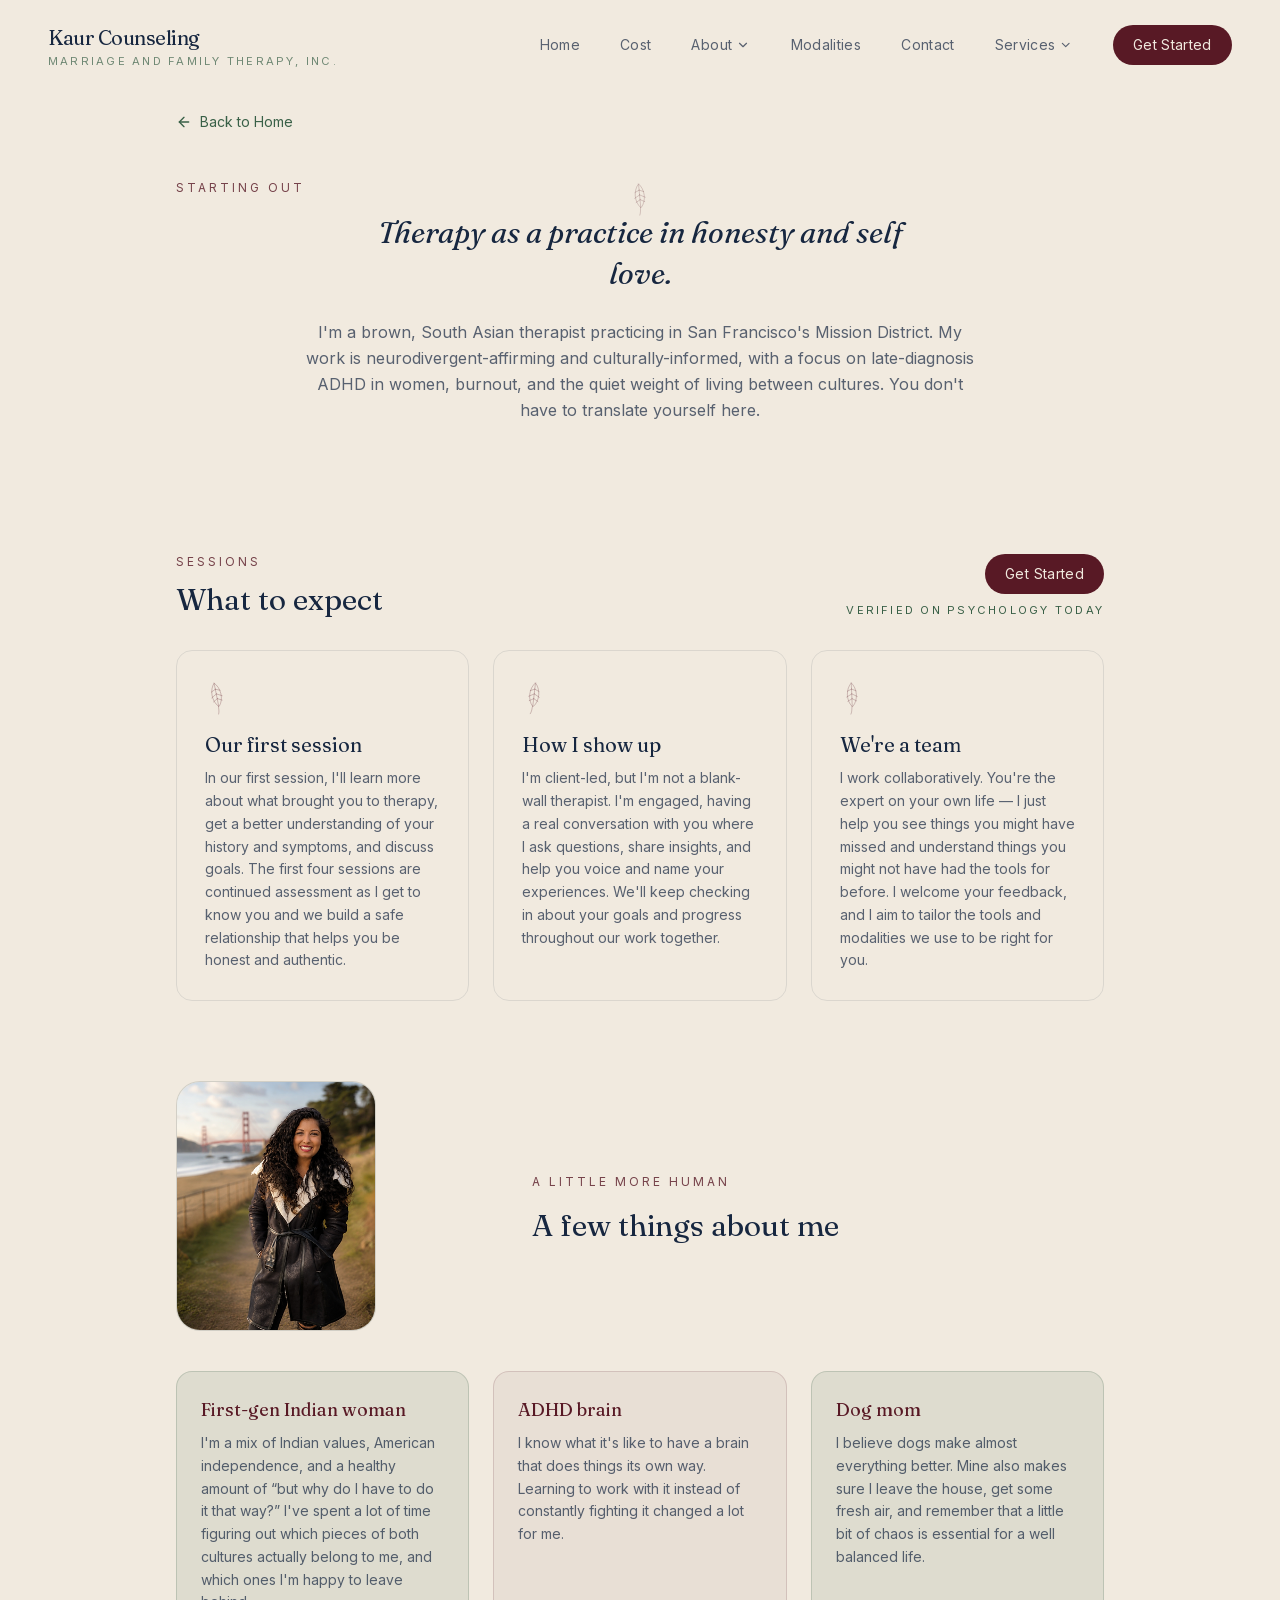
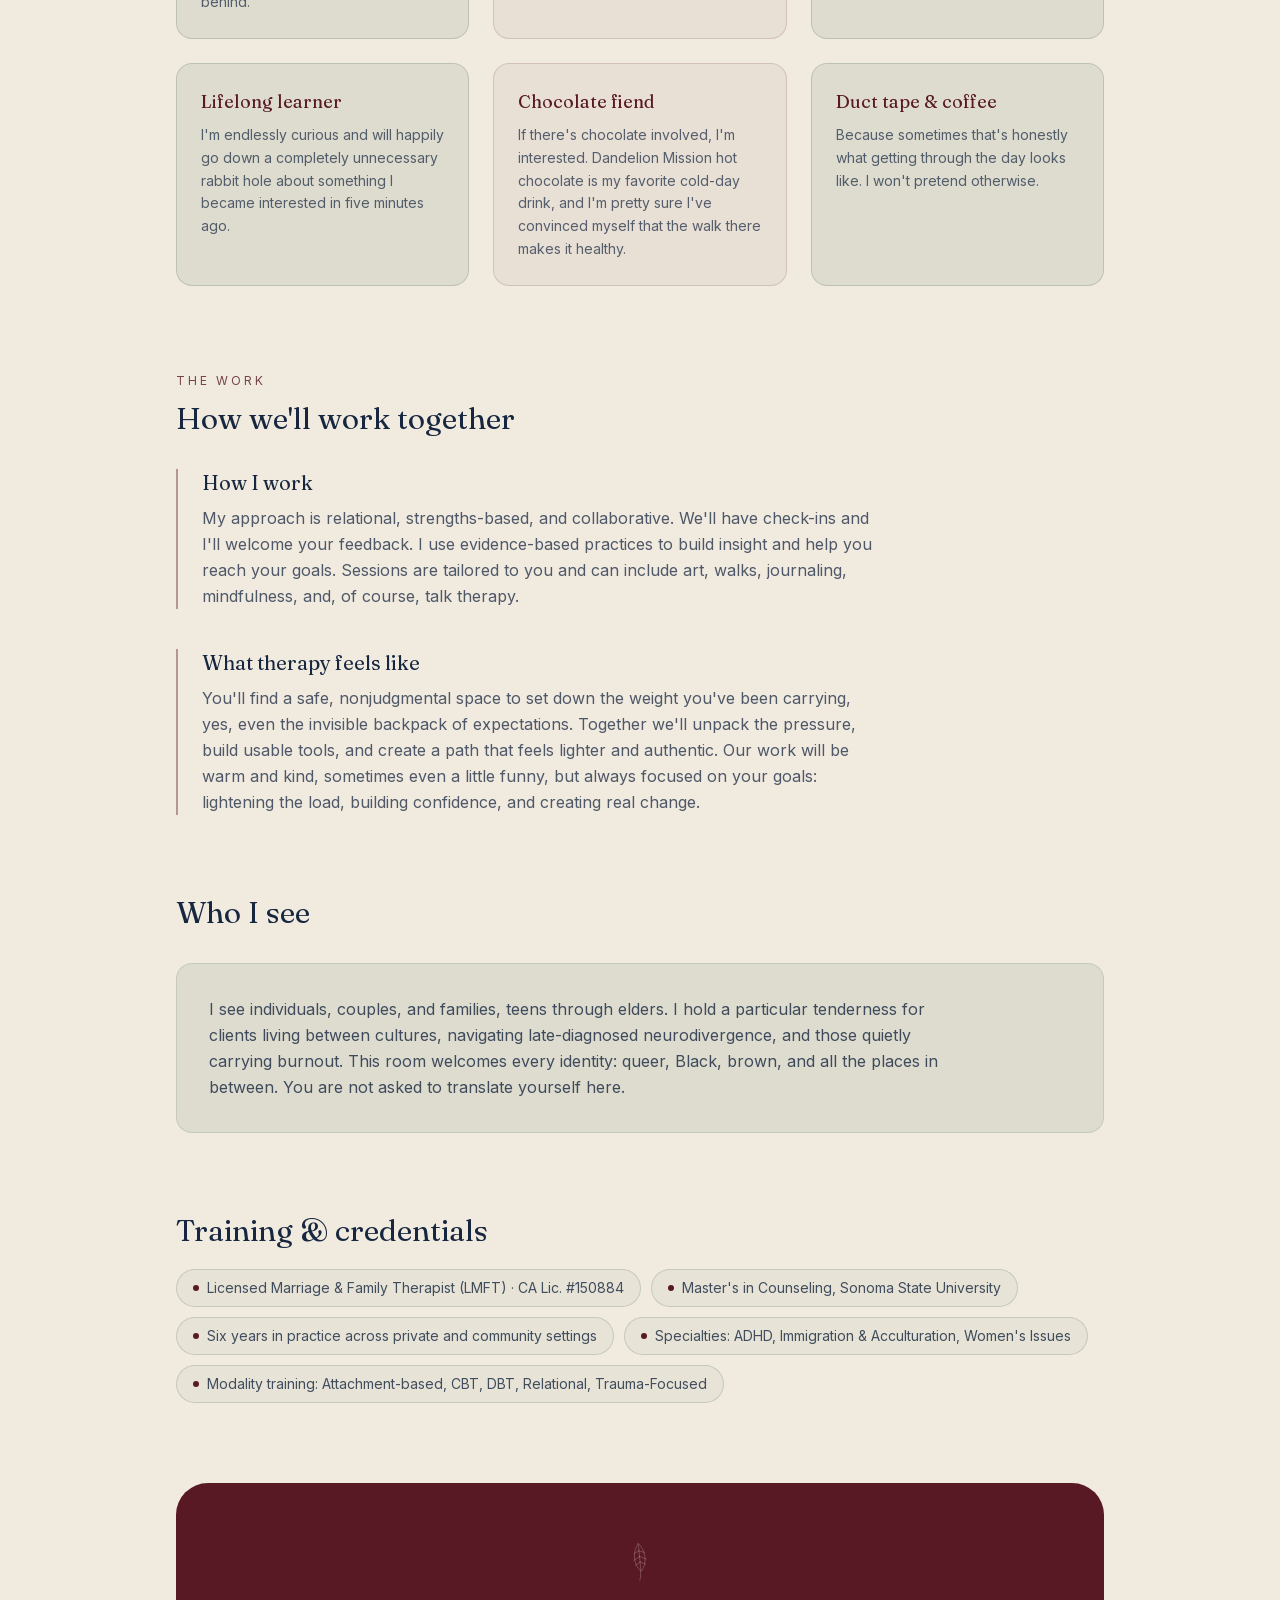
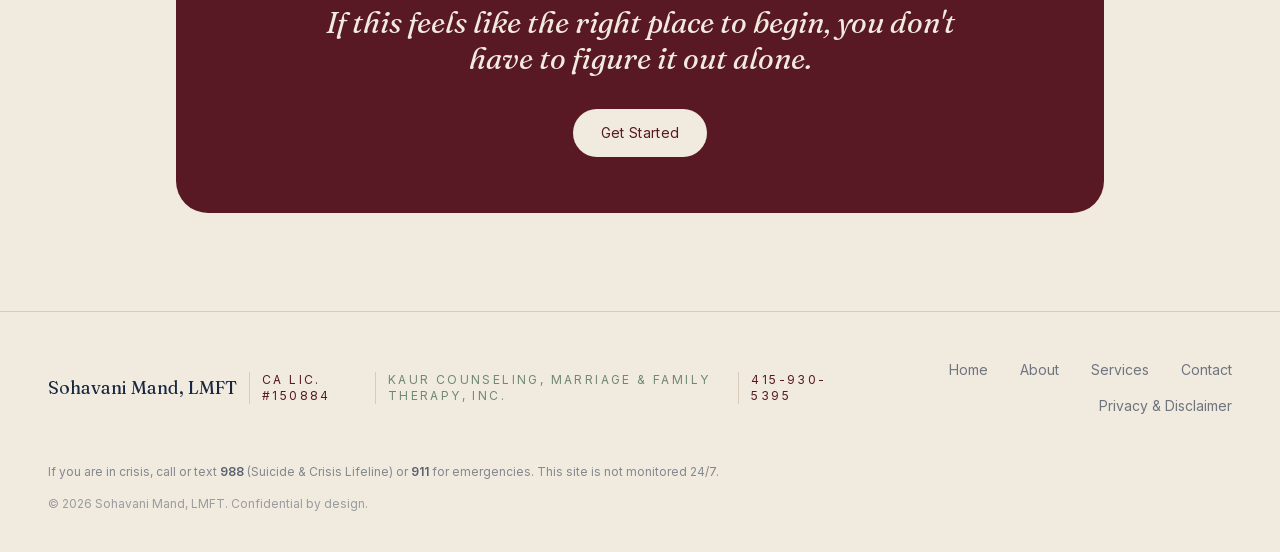
==== commit 2753640c: "Fix hidden width differences on about, resources, get-started" ====
--- a/about/index.html
+++ b/about/index.html
@@ -1,2 +1,2 @@
 <!doctype html>
-<html lang="en"><head><meta charset="utf-8" /><meta name="viewport" content="width=device-width, initial-scale=1" /><meta name="description" content="About Sohavani Mand, LMFT and Kaur Counseling." /><link rel="icon" type="image/png" sizes="1024x1024" href="../assets/favicon.png" /><link rel="stylesheet" href="../styles.css?v=33" /><title>Sohavani Mand, LMFT | ADHD &amp; Burnout Therapy for Women in the Mission District, San Francisco</title></head><body data-page="about" data-root="../"><div id="page-app"></div><script src="../icons.js?v=33"></script><script src="../page.js?v=33"></script><script src="../script.js?v=33"></script></body></html>
+<html lang="en"><head><meta charset="utf-8" /><meta name="viewport" content="width=device-width, initial-scale=1" /><meta name="description" content="About Sohavani Mand, LMFT and Kaur Counseling." /><link rel="icon" type="image/png" sizes="1024x1024" href="../assets/favicon.png" /><link rel="stylesheet" href="../styles.css?v=36" /><title>Sohavani Mand, LMFT | ADHD &amp; Burnout Therapy for Women in the Mission District, San Francisco</title></head><body data-page="about" data-root="../"><div id="page-app"></div><script src="../icons.js?v=36"></script><script src="../page.js?v=36"></script><script src="../script.js?v=36"></script></body></html>
--- a/styles.css
+++ b/styles.css
@@ -1,7 +1,7 @@
 @font-face{font-family:Fraunces;src:url("assets/fonts/fraunces-latin.woff2") format("woff2");font-style:normal;font-weight:300 600;font-display:swap}
 
 @font-face{font-family:Fraunces;src:url("assets/fonts/fraunces-italic-latin.woff2") format("woff2");font-style:italic;font-weight:400;font-display:swap}
-@font-face{font-family:Inter;src:url("assets/fonts/inter-latin.woff2?v=33") format("woff2");font-style:normal;font-weight:300 700;font-display:swap}
+@font-face{font-family:Inter;src:url("assets/fonts/inter-latin.woff2?v=36") format("woff2");font-style:normal;font-weight:300 700;font-display:swap}
 
 @font-face{font-family:Inter;src:url("assets/fonts/inter-latin.woff2?v=26") format("woff2");font-style:normal;font-weight:300 700;font-display:swap}
 :root{--cream:#f1eadf;--cream-dark:#e8e0d4;--navy:#172740;--muted:rgba(23,39,64,.7);--spruce:#396047;--sage:#d5decf;--burgundy:#581925;--accent:#6c3285;--line:#d7ccbc;--max:1176px}
@@ -441,11 +441,6 @@
 .page-service .detail-section{padding:0 64px 70px}
 .page-service .detail-section h2{font-size:31px}
 .page-service .detail-section-tint{margin-left:0;margin-right:0;padding:57px 64px 67px}
-.framework-copy{display:grid;grid-template-columns:1fr 1fr;gap:38px}
-.framework-copy .eyebrow{margin-bottom:12px}
-.framework-copy p:not(.eyebrow){font-size:14px}
-.framework{border-top:1px solid var(--line);padding-top:51px!important}
-.framework:first-child{border-top:0;padding-top:0!important}
 .detail-hero-body{color:var(--navy-60)}
 .page-service .detail-lede{margin-left:0;margin-right:0}
 .page-service .detail-section:first-child h2{position:relative}
@@ -456,17 +451,6 @@
 
 .cost-image{margin:0 0 59px;width:100%;height:auto}
 .cost-image img{display:block;width:100%;height:auto}
-.page-modalities .back-link{display:none}
-.page-modalities .detail-shell{max-width:1176px}
-.page-modalities .detail-hero{text-align:left;padding:89px 0 143px}
-.page-modalities .detail-hero .eyebrow{display:inline-flex;padding:7px 15px;border-radius:999px;background:rgba(112,64,138,.08);color:var(--burgundy);font-size:12px}
-.page-modalities .detail-hero h1{max-width:650px;margin:27px 0 0;font-size:60px;line-height:1.02}
-.page-modalities .detail-lede{max-width:700px;margin:24px 0 0;font-size:18px;line-height:1.6}
-.page-modalities .detail-content{max-width:none}
-.page-modalities .framework-intro{padding:0 0 56px}
-.page-modalities .framework-intro h2{font-size:31px}
-.page-modalities .framework{max-width:850px;margin-left:0;margin-right:auto;padding-left:0!important;padding-right:0!important}
-.page-modalities .detail-cta{max-width:850px;text-align:left;padding-left:0}
 
 
 @media (max-width:767px){.about-verification-block .button{padding:10px 20px;font-size:14px}
@@ -479,26 +463,14 @@
 .page-service .detail-section{padding-left:0;padding-right:0}
 .page-service .detail-section-tint{margin-left:-24px;margin-right:-24px;padding-left:24px;padding-right:24px}
 .page-service .detail-section:first-child h2:before{display:none}
-.framework-copy{grid-template-columns:1fr;gap:24px}
-.framework{padding-top:40px!important}
-.page-modalities .detail-shell{max-width:none}
-.page-modalities .detail-hero{padding:81px 0 106px}
-.page-modalities .detail-hero h1{font-size:43px;line-height:1.08}
-.page-modalities .detail-lede{font-size:16px;line-height:1.65}
-.page-modalities .framework-intro{padding-bottom:44px}
-.page-modalities .framework{max-width:none}
-.page-modalities .detail-cta{max-width:none}
 
 }
 /* Scout geometry corrections for the next pass. */
 .back-link{font-size:14px;line-height:20px;letter-spacing:.01em;text-transform:none;color:var(--spruce)}
 .page-service .detail-shell{padding-top:33px}
 .page-service .detail-hero h1{line-height:1}
-.page-modalities .detail-hero{padding-top:60px}
-.page-modalities .detail-hero h1{line-height:1}
 
 @media (max-width:767px){.page-service .detail-shell{padding-top:27px}
-.page-modalities .detail-hero{padding-top:81px}
 }
 /* The About page's human section is a three-column set of soft cards in the source. */
 .back-link{gap:19px}
@@ -507,11 +479,8 @@
 }
 .page-service .detail-shell{padding-top:33px}
 .page-service .detail-hero h1{line-height:1}
-.page-modalities .detail-hero{padding-top:60px}
-.page-modalities .detail-hero h1{line-height:1}
 
 @media (max-width:767px){.page-service .detail-shell{padding-top:27px}
-.page-modalities .detail-hero{padding-top:81px}
 }
 .about-callout{margin-top:80px;padding:40px;border-radius:32px;background:rgb(88,25,37);color:rgb(241,234,223);text-align:center}
 .about-callout-leaf{display:block;width:28px;margin:0 auto 24px;color:rgba(241,234,223,.4);transform:rotate(-6deg)}
@@ -554,7 +523,6 @@
 
 
 /* Third-pass route templates: contact and legal pages use a wider, left-led rhythm. */
-.page-modalities .detail-hero h1{max-width:672px}
 /* Fourth-pass source match: desktop rhythm, exact palette, and source-style icon geometry. */
 @media (min-width:768px){
   body:not([data-page]) .site-header{position:fixed;top:0;left:0;right:0;width:100%;height:91.2px;padding:0 48px;background:transparent;border-bottom-color:transparent;backdrop-filter:none}
@@ -765,19 +733,6 @@
   .contact-main h2{margin-top:24px;font-size:48px;line-height:48px;letter-spacing:normal}
 
 
-  .page-modalities .detail-shell{max-width:1280px;padding-left:48px;padding-right:48px}
-
-  .page-modalities .detail-hero .eyebrow{
-    padding:6px 14px;
-    border-radius:9999px;
-    background:rgba(88,25,37,.1);
-    color:rgba(88,25,37,.8);
-    font-size:12px;
-    line-height:16px;
-    letter-spacing:.25em
-  }
-
-
   .page-service .detail-hero>.eyebrow{color:rgba(88,25,37,.8);line-height:14.5px}
 
   .page-service .detail-hero h1{margin-top:24px;letter-spacing:normal}
@@ -807,15 +762,11 @@
 .notice-copy h3{font-size:20px;line-height:25px;margin:0}
 .office-copy h3{font-size:30px;line-height:36px;margin-top:39px}
 .appointment-card h3{font-size:24px;line-height:33px}
-body.page-modalities::before{content:"";position:absolute;z-index:21;top:0;left:0;right:0;height:4px;background:linear-gradient(to right,var(--burgundy),var(--accent),var(--spruce));pointer-events:none}
-.page-modalities .framework-intro .eyebrow{margin:0;color:var(--spruce);font-size:12px;line-height:16px;letter-spacing:.25em}
-.page-modalities .framework-intro h2{margin-top:12px;font-size:30px;line-height:36px}
 .page-service .plain-detail-lede{max-width:700px;margin-top:30px;color:var(--navy-60);font:18px/1.62 Inter,ui-sans-serif,system-ui,sans-serif}
 
 
 @media (max-width:767px){.notice-copy h3{font-size:20px;line-height:25px}
 .office-copy h3{font-size:24px;line-height:30px}
-.page-modalities .framework-intro h2{font-size:24px;line-height:32px}
 .site-header>.mobile-nav{position:absolute}
 
 }
@@ -1034,33 +985,6 @@
 
 }
 /* Match the live Modalities intro badge and editorial spacing. */
-.page-modalities .detail-hero .eyebrow{
-  display:inline-flex;
-  align-items:center;
-  gap:8px;
-  padding:6px 14px;
-  border-radius:999px;
-  background:rgba(88,25,37,.1);
-  color:rgba(88,25,37,.8);
-  font-size:12px;
-  line-height:16px;
-  letter-spacing:.25em;
-}
-.page-modalities .detail-hero .eyebrow::before{
-  content:"";
-  flex:0 0 6px;
-  width:6px;
-  height:6px;
-  border-radius:50%;
-  background:var(--burgundy);
-}
-.page-modalities .detail-hero h1{margin-top:24px;letter-spacing:normal}
-.page-modalities .detail-lede{max-width:672px;margin-top:32px;color:rgba(23,39,64,.75);font-size:18px;line-height:29.25px}
-
-@media (min-width:1024px){.page-modalities .detail-hero{padding-top:61.8px;padding-bottom:160px}
-.page-modalities .framework-intro{max-width:672px;margin-left:0;margin-right:auto}
-
-}
 /* Final text-color audit: values sampled from the live page's computed styles. */
 body:not([data-page]) .about-copy, body:not([data-page]) .about-copy p{color:rgba(23,39,64,.75)}
 body:not([data-page]) .rumi-quote cite{color:rgba(88,25,37,.8)}
@@ -1070,14 +994,6 @@
 body:not([data-page]) .next-card li p{color:rgba(23,39,64,.75)}
 body:not([data-page]) .contact-facts, body:not([data-page]) .office-facts{color:rgba(23,39,64,.75)}
 body:not([data-page]) .office-copy>p:not(.eyebrow):not(.virtual-note){color:rgba(23,39,64,.75)}
-
-
-
-
-
-
-.page-modalities .framework-copy p:not(.eyebrow){color:rgba(23,39,64,.75)}
-.page-modalities .framework-copy .eyebrow{color:var(--spruce)}
 .page-service .detail-hero-body{color:rgba(23,39,64,.75)}
 .page-service .detail-section p:not(.eyebrow){color:rgba(23,39,64,.75)}
 .page-service .detail-content>.detail-section:nth-child(3n+1) h2{color:var(--burgundy)}
@@ -1165,17 +1081,6 @@
 
 /* Brief 03{letter-spacing:3.6px}
 /* Brief 03, section 5: Modalities page. */
-.page-modalities .framework-copy .eyebrow{letter-spacing:2.64px}
-.page-modalities .framework:nth-of-type(2) .framework-copy>div:first-child .eyebrow, .page-modalities .framework:nth-of-type(3) .framework-copy>div:first-child .eyebrow, .page-modalities .framework:nth-of-type(5) .framework-copy>div:first-child .eyebrow{
-  color:rgba(88,25,37,.8);
-}
-.page-modalities .framework:nth-of-type(4) .framework-copy>div:first-child .eyebrow{
-  color:rgba(108,50,133,.85);
-}
-.page-modalities .detail-cta .button, .page-modalities .detail-cta .button:hover{
-  background:rgb(241,234,223);
-  color:rgb(88,25,37);
-}
 /* Brief 03 typography and button colors; closing cards are defined below. */
 .page-service .detail-hero h1{font-style:italic}
 .page-service .detail-hero>.eyebrow{line-height:16px}
@@ -1247,56 +1152,10 @@
 }
 .page-service .detail-card-grid .detail-card:nth-child(3n+1) h3{color:rgb(88,25,37)}
 .page-service .detail-card-grid .detail-card:nth-child(3n+2) h3{color:rgb(57,96,71)}
-.page-service .detail-card-grid .detail-card:nth-child(3n) h3{color:rgb(108,50,133)} .page-services-teens .detail-card-grid .detail-card h3{font-size:20px;line-height:27.5px} .page-services-teens .detail-card-grid .detail-card p{
-  color:rgba(23,39,64,.75);
-  font-size:15.2px;
-  line-height:24.7px;
-}
-.page-services-teens .detail-section>p:last-child{
-  color:rgba(23,39,64,.65);
-  font-size:15.2px;
-  line-height:24.7px;
-}
+.page-service .detail-card-grid .detail-card:nth-child(3n) h3{color:rgb(108,50,133)}
 /* Brief 09: resource poem, modality framework labels, and closing copy. */
 @media (min-width:768px){
 
-
-
-
-
-
-
-
-
-
-
-
-
-
-  .page-modalities .framework-number{
-    font:14px/20px Fraunces,Georgia,serif;
-    letter-spacing:normal;
-    text-transform:none;
-  }
-
-  .page-modalities .framework:nth-of-type(2) .framework-number{color:rgba(88,25,37,.5)}
-
-  .page-modalities .framework:nth-of-type(3) .framework-number{color:rgba(57,96,71,.5)}
-
-  .page-modalities .framework:nth-of-type(4) .framework-number{color:rgba(108,50,133,.55)}
-
-  .page-modalities .framework:nth-of-type(5) .framework-number{color:rgba(88,25,37,.5)}
-
-  .page-modalities .framework:nth-of-type(6) .framework-number{color:rgba(57,96,71,.5)}
-
-  .page-modalities .framework:nth-of-type(2) .framework-copy>div:first-child .eyebrow{color:var(--spruce)}
-
-  .page-modalities .detail-quote p{
-    color:rgba(241,234,223,.8);
-    font-size:16px;
-    line-height:26px;
-  }
-
   body:not([data-page]) .door-detail{line-height:22.75px}
 
 }
@@ -1306,35 +1165,6 @@
 
 }
 /* Brief 10: match the live modalities grid and the corrected route details. */
-.framework-grid{display:grid;grid-template-columns:minmax(0,1fr);gap:24px}
-.framework-card{box-sizing:border-box;padding:32px;border:1px solid;border-radius:24px;transition:opacity .9s ease-out,transform .9s ease-out,border-color .3s}
-.framework-card-burgundy{border-color:rgba(88,25,37,.2);background:rgba(88,25,37,.035)}
-.framework-card-burgundy:hover{border-color:rgba(88,25,37,.4)}
-.framework-card-spruce{border-color:rgba(57,96,71,.2);background:rgba(57,96,71,.04)}
-.framework-card-spruce:hover{border-color:rgba(57,96,71,.4)}
-.framework-card-clay{border-color:rgba(108,50,133,.2);background:rgba(108,50,133,.04)}
-.framework-card-clay:hover{border-color:rgba(108,50,133,.4)}
-.framework-card-header{display:flex;align-items:flex-start;justify-content:space-between;margin-bottom:24px}
-.framework-icon-badge{display:flex;width:56px;height:56px;align-items:center;justify-content:center;border-radius:16px}
-.framework-card-burgundy .framework-icon-badge{background:rgba(88,25,37,.1);color:rgb(88,25,37)}
-.framework-card-spruce .framework-icon-badge{background:rgba(57,96,71,.1);color:rgb(57,96,71)}
-.framework-card-clay .framework-icon-badge{background:rgba(108,50,133,.1);color:rgb(108,50,133)}
-.framework-icon-badge svg{display:block;width:28px;height:28px;flex:none}
-.framework-number{font:400 14px/20px Fraunces,Georgia,serif}
-.framework-number-burgundy{color:rgba(88,25,37,.5)}
-.framework-number-spruce{color:rgba(57,96,71,.5)}
-.framework-number-clay{color:rgba(108,50,133,.55)}
-.framework-card-title{margin:0;color:rgb(23,39,64);font:400 24px/1.2 Fraunces,Georgia,serif}
-.framework-card-rule{width:40px;height:1px;margin:20px 0;background:currentColor}
-.framework-card-burgundy .framework-card-rule{color:rgba(88,25,37,.4)}
-.framework-card-spruce .framework-card-rule{color:rgba(57,96,71,.4)}
-.framework-card-clay .framework-card-rule{color:rgba(108,50,133,.4)}
-.framework-card-copy{display:flex;flex-direction:column;gap:20px}
-.framework-card-eyebrow{font-size:12px;line-height:16px;letter-spacing:2.64px;text-transform:uppercase}
-.framework-eyebrow-burgundy{color:rgba(88,25,37,.8)}
-.framework-eyebrow-spruce{color:rgb(57,96,71)}
-.framework-eyebrow-clay{color:rgba(108,50,133,.85)}
-.framework-card-copy p{margin:8px 0 0;color:rgba(23,39,64,.75);font-size:16px;line-height:26px}
 /* Service page icon details restored from the live route inventory. */
 .page-service .detail-hero{position:relative}
 .service-hero-leaf{position:absolute;pointer-events:none;fill:none;stroke:currentColor;stroke-width:2;stroke-linecap:round;stroke-linejoin:round}
@@ -1354,7 +1184,7 @@
 .service-card-icon{position:absolute;top:24px;left:24px;width:44px;height:44px;border-radius:12px;display:grid;place-items:center;color:rgb(88,25,37)}
 .service-card-icon svg{width:20px;height:20px}
 .service-card-icon.tone-1{color:rgb(57,96,71)}
-.service-card-icon.tone-2{color:rgb(108,50,133)} .page-services-teens .service-card-icon{background:transparent}
+.service-card-icon.tone-2{color:rgb(108,50,133)}
 .page-service ul.service-list-check{display:grid;width:auto;height:auto;flex:none;grid-template-columns:minmax(0,1fr);gap:16px;list-style:none;margin:16px 0;padding:0;border-radius:0;background:transparent;color:inherit}
 .page-service ul.service-list-check li{display:flex;align-items:center;gap:12px;margin:0;min-width:0}
 .page-service ul.service-list-check .service-list-check{display:grid;flex:0 0 24px;place-items:center;margin:0}
@@ -1399,80 +1229,18 @@
 
 
 body:not([data-page]) .leaf-people{width:96px;height:auto;right:40px;bottom:64px;left:auto;top:auto;color:rgba(57,96,71,.1);transform:rotate(-12deg)}
-
-
-@media (min-width:768px){.framework-grid{grid-template-columns:repeat(2,minmax(0,1fr))}
-}
-
-@media (min-width:1024px){.framework-grid{gap:32px}
-.framework-card{padding:40px}
-.framework-card-title{font-size:30px;line-height:36px}
-
-}
 /* Brief 11: restore the modalities closing card and the ADHD statistic card. */
-.modalities-closing-card{
-  position:relative;
-  box-sizing:border-box;
-  width:100%;
-  max-width:928px;
-  margin:0 auto;
-  padding:56px 32px;
-  overflow:hidden;
-  border-radius:24px;
-  background:rgb(88,25,37);
-  color:rgb(241,234,223);
-  text-align:center;
-}
-.modalities-closing-card h2{
-  position:relative;
-  margin:0;
-  color:rgb(241,234,223);
-  font:400 30px/36px Fraunces,Georgia,serif;
-}
-.modalities-closing-emphasis{color:rgba(241,234,223,.8);font-style:italic}
-.modalities-closing-card>p{
-  position:relative;
-  max-width:36rem;
-  margin:24px auto 0;
-  color:rgba(241,234,223,.8);
-  font:400 16px/26px Inter,ui-sans-serif,system-ui,sans-serif;
-}
-.modalities-closing-button{
-  position:relative;
-  display:inline-flex;
-  align-items:center;
-  justify-content:center;
-  gap:8px;
-  margin-top:40px;
-  padding:14px 28px;
-  border-radius:9999px;
-  background:rgb(241,234,223);
-  color:rgb(88,25,37);
-  font:400 14px/20px Inter,ui-sans-serif,system-ui,sans-serif;
-  transition:background-color 300ms,color 300ms;
-}
-.modalities-closing-button:hover{background:rgb(57,96,71);color:rgb(241,234,223)}
-.modalities-closing-button svg{display:block;width:16px;height:16px;flex:none}
 .modalities-closing-leaf{position:absolute;pointer-events:none;fill:none;stroke:currentColor;stroke-width:2;stroke-linecap:round;stroke-linejoin:round}
 .modalities-closing-leaf-top-right{top:32px;right:32px;width:64px;color:rgba(241,234,223,.15);transform:rotate(-12deg)}
 .modalities-closing-leaf-bottom-left{bottom:24px;left:40px;width:48px;color:rgba(241,234,223,.1);transform:rotate(20deg)}
 
-@media (min-width:1024px){.modalities-closing-card{padding:80px 32px}
-.modalities-closing-card h2{font-size:36px;line-height:40px}
-
-}
-
-
-
-
-
-@media (max-width:767px){.modalities-closing-card{padding:48px 24px}
-.modalities-closing-card h2{font-size:28px;line-height:34px}
+
+
+
+
+@media (max-width:767px){
 .modalities-closing-leaf-top-right{right:20px;top:20px}
 .modalities-closing-leaf-bottom-left{left:24px;bottom:16px}
-} .page-services-teens .detail-content>.detail-section:last-child>ul>li{
-  font:400 18px/24.75px Fraunces,Georgia,serif;
-  color:rgb(23,39,64);
 }
 
 /* Brief 13: match the live resource poem and stacked book cells. */
@@ -1526,20 +1294,12 @@
 
 
 
-.page-modalities .modalities-closing-card{margin-top:288px}
-
-
-
-
-
-
-
-}
-
-
-@media (min-width:640px) and (max-width:1023px){ .page-services-teens .detail-card-grid{grid-template-columns:repeat(2,minmax(0,1fr))}
-
-}
+
+
+
+}
+
+
 /* Brief 15: restore the live mobile type scale and palette. */
 @media (max-width:767px){
   body{font-size:16px}
@@ -1664,35 +1424,6 @@
   .detail-section p:not(.eyebrow){font-size:16px;line-height:26px}
 
 
-
-
-
-
-
-
-
-
-
-
-
-.page-modalities .detail-hero h1{font-size:36px;line-height:45px;letter-spacing:normal}
-
-  .page-modalities .detail-hero h1{font-size:36px;line-height:45px;letter-spacing:normal}
-
-
-
-
-
-
-
-  .page-modalities .framework h2{font-size:24px;line-height:33px}
-
-  .page-modalities .framework-number{font:14px/20px Fraunces,Georgia,serif}
-
-  .page-modalities .detail-cta h2,
-  .page-modalities .modalities-closing-card h2{font-size:30px;line-height:37.5px}
-
-
   .page-service .detail-hero h1{font-size:36px;line-height:37.8px;letter-spacing:normal}
 
   .page-service .detail-hero>.eyebrow{color:rgba(88,25,37,.8)}
@@ -1704,10 +1435,6 @@
   .page-service .service-card-grid-section>h2{font-size:30px;line-height:37.5px}
 
   .page-service .detail-section-tint h2{font-size:24px;line-height:30px}
-
-
-  .page-services-teens .detail-section>p:last-child{font-size:15.2px;line-height:24.7px}
-  .page-services-teens .detail-card-grid .detail-card p{font-size:15.2px;line-height:24.7px;color:rgba(23,39,64,.75)}
 
 
   body:not([class])::after{
@@ -1721,44 +1448,6 @@
     pointer-events:none;
   }
 
-
-
-
-
-
-
-
-
-
-
-
-
-
-
-  .page-modalities .modalities-closing-card{margin-top:170px}
-
-.page-services-teens .detail-content>.service-card-grid-section{
-    margin-top:64px;
-    padding-bottom:0;
-  }
-
-  .page-services-teens .detail-card-grid{
-    gap:24px;
-    margin-top:45px;
-    margin-bottom:0;
-  }
-
-  .page-services-teens .detail-card-grid .detail-card{
-    padding-top:92px;
-    padding-bottom:28px;
-  }
-
-  .page-services-teens .detail-card-grid>.detail-card:nth-child(1){padding-bottom:52px}
-
-  .page-services-teens .detail-card-grid>.detail-card:nth-child(4){padding-bottom:54px}
-
-  .page-services-teens .detail-content>.detail-section-tint{margin-top:25px}
-
 }
 /* Brief 18: final desktop corrections limited to the three audited routes. */
 
@@ -1767,8 +1456,7 @@
 body:not([data-page]) .centered-link .inline-arrow{transform:translate(2px,7px)}
 body:not([data-page]) .modality-link .inline-arrow{transform:translate(3px,7px)}
 body:not([data-page]) .contact-links a:first-child .inline-arrow{transform:translate(1px,28px)}
-body:not([data-page]) .contact-links a:last-child .inline-arrow{transform:translate(-5px,28px)} .page-services-teens .detail-card-grid{width:934px;max-width:none;margin-left:-60px}
-.page-services-teens .detail-card-grid{margin-top:70px;row-gap:38px}
+body:not([data-page]) .contact-links a:last-child .inline-arrow{transform:translate(-5px,28px)}
 
 }
 .brief22-inventory-feather{display:block;width:100%;height:100%;fill:none;stroke:currentColor;stroke-width:2;stroke-linecap:round;stroke-linejoin:round}
@@ -1814,13 +1502,7 @@
 body:not([data-page]) .people-section{padding-bottom:287px}
 body:not([data-page]) .modalities-section{padding-bottom:169px}
 }
-
-@media (min-width:768px){.page-modalities .modalities-closing-leaf-top-right{transform:translateY(-18px) rotate(-12deg)}
-.page-modalities .modalities-closing-leaf-bottom-left{transform:translateY(-18px) rotate(20deg)}
-}
 /* Brief 30: get-started desktop section layout and office details. */
-@media (min-width:1024px){
-}
 body:not([data-page]) .line-icon{width:80px;height:80px;margin-bottom:28px}
 body:not([data-page]) .line-icon svg{width:100%;height:100%;stroke-width:1.5}
 body:not([data-page]) .leaf-people{position:absolute;display:block;width:96px;height:auto;right:40px;bottom:64px;left:auto;top:auto;color:rgba(57,96,71,.1);opacity:1;transform:rotate(-12deg);pointer-events:none}
@@ -1833,36 +1515,16 @@
 @media (min-width:768px) and (max-width:1023px){
   .detail-shell{max-width:none;padding-left:24px;padding-right:24px}
 
-  .page-modalities .detail-hero h1{font-size:36px;line-height:45px}
-
   .page-service .detail-hero h1{font-size:36px;line-height:37.8px}
 
   .page-service .detail-section h2{font-size:24px;line-height:33px}
 
-  .page-service .framework-card-title{line-height:33px}
-
-  .page-modalities .detail-cta h2{line-height:37.5px}
-
-
-
-
-
-
-
-  .page-modalities .framework-intro h2{font-size:24px;line-height:32px}
-
-  .page-modalities .framework-card-title{line-height:33px}
-
-  .page-modalities .modalities-closing-card{margin-top:130px}
-
 }
 /* Brief 31, task 2: measured desktop get-started wrapping and rhythm. */
-@media (min-width:1024px){
-}
 /* Brief 31, task 1: match the live hover treatments. */
 .desktop-nav>a:not(.nav-cta)::after{right:auto;width:0;transform:none;transition:all .3s cubic-bezier(.4,0,.2,1)}
 .desktop-nav>a:not(.nav-cta):hover::after{width:100%}
-.about-callout-button:hover, .service-cta-button:hover, .modalities-closing-button:hover{background:var(--spruce);color:var(--cream)}
+.about-callout-button:hover, .service-cta-button:hover{background:var(--spruce);color:var(--cream)}
 
 .door-item button:hover>span:nth-child(2){color:var(--burgundy)}
 /* Brief 31, task 3: measured phone typography and route rhythm. */
@@ -1877,13 +1539,7 @@
 
   body:not([data-page]) .approach-card p{line-height:26px}
 
-
-
-  .page-services-teens .detail-content>.detail-section:last-child>ul>li{color:var(--navy)}
-
   .page-service .service-list-leaf{right:10px;width:36px}
-
-  .page-services-teens .service-cta{margin-top:173px}
 
 }
 /* Brief 32, task 3: restore the tablet type and color values from live. */
@@ -1900,25 +1556,14 @@
   .page-service .detail-hero>.eyebrow{color:rgba(88,25,37,.8)}
 
   .page-service .detail-hero h1{letter-spacing:normal}
-  .page-services-teens .detail-content>.detail-section:last-child h2{line-height:30px}
-
-
-
-
-
-
-}
-.page-modalities .detail-shell{padding-bottom:0}
+
+
+
+
+
+
+}
 /* Tablet footer meta follows the live four-column row and wraps its measured text widths. */
-@media (min-width:768px) and (max-width:1023px){
-  .page-modalities .modalities-closing-card{margin-top:108px}
-
-}
-
-
-@media (min-width:1024px){
-
-}
 /* Brief 39, task 1: shared tablet header, footer, and service back-link rhythm. */
 @media (min-width:768px) and (max-width:1023px){
   .site-header{height:auto;padding:24px;justify-content:flex-start}
@@ -1967,23 +1612,14 @@
 @media (max-width:767px){.door-grid{row-gap:9px}
 }
 /* Brief 39, task 3: remove the measured excess gaps before desktop copy and footers. */
-@media (min-width:1024px){
-}
 
 
 @media(max-width:767px){.page-service .detail-content p:not(.eyebrow){font-size:16px;line-height:26px;color:rgba(23,39,64,.75)}
 }
 
 
-@media(max-width:767px){ .page-services-teens .service-cta{margin-top:64px}
-.page-modalities .modalities-closing-card{padding-top:56px;padding-bottom:56px}
-
-}
-
-
-
-
 @media(max-width:767px){
+
 }
 
 
@@ -2003,7 +1639,6 @@
 
 @media (max-width:767px){.about-hero-leaf{top:49px}
 }
-.page-modalities .detail-shell{position:relative}
 .modalities-hero-feathers{position:absolute;z-index:21;top:-114.1875px;left:50%;width:100vw;height:564.75px;overflow:hidden;transform:translateX(-50%);pointer-events:none}
 .modalities-hero-feather{position:absolute;display:block;fill:none;stroke:currentColor;stroke-width:2;stroke-linecap:round;stroke-linejoin:round}
 .modalities-hero-feather-one{top:32px;right:64px;width:48px;color:rgba(88,25,37,.25);transform:rotate(28deg)}
@@ -2181,7 +1816,9 @@
 .get-started-office-copy h3{margin:0;font-family:Fraunces,Georgia,serif;font-size:24px;line-height:1.25;font-weight:400;color:rgb(23,39,64)}
 .get-started-office-copy h3 em{color:rgb(57,96,71);font-style:italic}
 .get-started-office-copy>p{margin:20px 0 0;color:rgba(23,39,64,.75);font-size:16px;line-height:1.625}
-.get-started-office-copy>.get-started-virtual-note{margin-top:20px;padding:16px 20px;border:1px solid rgba(88,25,37,.2);border-radius:12px;background:rgba(88,25,37,.05);color:rgba(23,39,64,.8);font-size:14px;line-height:1.625}
+.get-started-office-copy>.get-started-virtual-note{margin-top:20px;padding:16px 20px;border:1px solid rgba(88,25,37,.2);border-radius:12px;background:rgba(88,25,37,.05)}
+.get-started-in-person{letter-spacing:-.011em}
+.get-started-virtual-note p{margin:0;color:rgba(23,39,64,.8);font-size:14px;line-height:1.625}
 .get-started-virtual-note strong{font-weight:600;color:rgb(88,25,37)}
 .get-started-office-facts{display:flex;flex-direction:column;gap:16px;margin-top:32px;color:rgba(23,39,64,.8)}
 .get-started-office-facts a{display:flex;align-items:flex-start;gap:12px;font-size:14px;line-height:20px;color:rgba(23,39,64,.8)}
@@ -2321,11 +1958,12 @@
 .about-back svg{width:16px;height:16px}
 .ab-intro{position:relative;padding:8px 0 61px;text-align:center}
 .about-hero-leaf{position:absolute;top:8px;left:50%;width:24px;height:36px;color:rgba(88,25,37,.4);transform:translateX(-50%) rotate(-6deg)}
-.about-eyebrow{display:block;color:rgba(88,25,37,.8);font-size:12px;line-height:16px;letter-spacing:.3em;text-transform:uppercase}
+.about-eyebrow{display:block;width:max-content;color:rgba(88,25,37,.8);font-size:12px;line-height:16px;letter-spacing:.25em;text-transform:uppercase}
 .ab-intro h1{max-width:576px;margin:16px auto 0;color:rgb(23,39,64);font-family:Fraunces,Georgia,serif;font-size:30px;line-height:1.375;font-weight:400;font-style:italic}
 .ab-intro>p{max-width:672px;margin:24px auto 0;color:rgba(23,39,64,.7);font-size:16px;line-height:1.625}
 .about-session-section{margin-top:64px}
 .about-session-heading{display:flex;align-items:flex-end;justify-content:space-between;gap:16px;margin-bottom:32px}
+.about-session-heading>.about-eyebrow{margin-bottom:8px}
 .about-session-heading h2, .about-content-section h2{margin:12px 0 0;color:rgb(23,39,64);font:400 24px/32px Fraunces,Georgia,serif}
 .about-verification-block{display:flex;flex-direction:column;align-items:flex-end;gap:8px}
 .about-verification-block .button{padding:10px 20px;border-radius:999px;background:rgb(88,25,37);color:rgb(241,234,223);font-size:14px}
@@ -2344,6 +1982,7 @@
 .about-human-heading figure{max-width:200px;margin:0 auto;overflow:hidden;border:1px solid rgba(23,39,64,.1);border-radius:24px;background:rgba(57,96,71,.05);aspect-ratio:4/5}
 .about-human-heading img{display:block;width:100%;height:100%;object-fit:cover}
 .about-human-heading h2{margin-top:12px}
+.about-human-heading>div{padding-top:6px}
 .about-fact-grid{display:grid;grid-template-columns:1fr;gap:24px}
 .about-fact-grid>div{padding:24px;border:1px solid rgba(57,96,71,.2);border-radius:16px;background:rgba(57,96,71,.1)}
 .about-fact-grid>div:nth-child(2), .about-fact-grid>div:nth-child(5){border-color:rgba(88,25,37,.15);background:rgba(88,25,37,.05)}
@@ -2352,15 +1991,15 @@
 .about-fact-grid span{color:rgba(23,39,64,.7);font-size:14px;line-height:1.625}
 .about-fact-copy{margin:8px 0 0;color:rgba(23,39,64,.7);font-size:14px;line-height:1.625}
 .about-work-notes{display:flex;flex-direction:column;gap:40px}
-.about-work-section h2{margin-bottom:32px}
-.about-work-note{max-width:672px;padding-left:24px;border-left:2px solid rgba(88,25,37,.4)}
+.about-work-heading{padding-top:7px;margin-bottom:32px}
+.about-work-heading h2{margin:12px 0 0;color:rgb(23,39,64);font:400 24px/32px Fraunces,Georgia,serif}
+.about-work-note{padding-left:24px;border-left:2px solid rgba(88,25,37,.4)}
 .about-work-note h3{margin:0 0 8px;color:rgb(23,39,64);font:400 20px/28px Fraunces,Georgia,serif}
-.about-work-note p{margin:0;color:rgba(23,39,64,.75);font-size:16px;line-height:1.625}
-.about-who-card{max-width:768px;padding:32px;border:1px solid rgba(57,96,71,.15);border-radius:16px;background:rgba(57,96,71,.1)}
+.about-work-note p{max-width:672px;margin:0;color:rgba(23,39,64,.75);font-size:16px;line-height:1.625}
+.about-who-card{padding:32px;border:1px solid rgba(57,96,71,.15);border-radius:16px;background:rgba(57,96,71,.1)}
 .about-who-heading{margin-bottom:32px}
 .about-who-heading h2{margin-top:0}
-.about-work-section>.about-eyebrow{position:relative;top:8px;padding-bottom:8px}
-.about-who-card p{margin:0;color:rgba(23,39,64,.8);font-size:16px;line-height:1.625}
+.about-who-card p{max-width:768px;margin:0;color:rgba(23,39,64,.8);font-size:16px;line-height:1.625}
 .about-credentials ul{display:flex;flex-wrap:wrap;gap:10px;margin:20px 0 0;padding:0;list-style:none}
 .about-credentials li{display:inline-flex;align-items:center;gap:8px;padding:8px 16px;border:1px solid rgba(57,96,71,.2);border-radius:999px;background:rgba(57,96,71,.05);color:rgba(23,39,64,.8);font-size:14px;line-height:20px}
 .about-credentials li:before{content:"";width:6px;height:6px;flex:none;border-radius:50%;background:rgb(88,25,37)}
@@ -2376,11 +2015,11 @@
 .about-human-section .about-human-heading{grid-template-columns:minmax(0,.7fr) minmax(0,1.3fr);gap:32px}
 .about-human-heading figure{margin:0}
 }
+@media(min-width:768px) and (max-width:1023px){.about-human-heading>div{padding-top:11px}.about-work-heading{padding-top:12px}}
 @media(min-width:1024px){.about-article{padding-right:48px;padding-left:48px}
 .about-human-heading h2{margin-top:18px}
-.about-human-heading>div>.about-eyebrow{position:relative;top:7px}
 .ab-intro h1{font-size:30px}
-.about-session-heading h2, .about-content-section h2{font-size:30px;line-height:36px}
+.about-session-heading h2, .about-content-section h2, .about-work-heading h2{font-size:30px;line-height:36px}
 .about-card-grid, .about-fact-grid{grid-template-columns:repeat(3,minmax(0,1fr))}
 .about-human-section .about-human-heading{gap:48px}
 .about-callout{padding:56px}
@@ -2388,11 +2027,11 @@
 }
 @media(min-width:768px) and (max-width:1023px){.ab-intro{padding-bottom:22px}
 }
-@media(min-width:768px) and (max-width:1023px){.about-human-heading>div>.about-eyebrow{position:relative;top:6px;padding-bottom:8px}
-}
 @media(min-width:1024px){.about-session-section{margin-top:70px}
 }
 @media(max-width:767px){.about-main{padding-top:112px;padding-bottom:96px}
+.about-human-heading>div{padding-top:0}
+.about-work-heading{padding-top:8px}
 .ab-intro{padding-bottom:0}
 .about-session-section{margin-top:58px}
 .about-session-heading{flex-direction:column;align-items:flex-start;margin-bottom:32px}
@@ -2408,9 +2047,9 @@
 .about-fact-grid>div{padding:24px}
 }
 /* Outer height alignment for the audited about route. */
-@media(min-width:1024px){.about-main{padding-bottom:97px}
-}
-@media(min-width:768px) and (max-width:1023px){.about-main{padding-bottom:100px}
+@media(min-width:1024px){.about-main{padding-bottom:98px}
+}
+@media(min-width:768px) and (max-width:1023px){.about-main{padding-bottom:96px}
 }
 @media(max-width:767px){.about-main{padding-bottom:98px}
 }
@@ -2612,7 +2251,7 @@
 .res-book-author{margin:4px 0 0!important;color:rgba(23,39,64,.55)!important;font:italic 400 14px/20px Inter,Arial,sans-serif!important}
 .res-book>p:last-child{margin:10px 0 0!important;color:rgba(23,39,64,.7);font-size:15.2px;line-height:24.7px}
 .res-closing{position:relative;margin-top:80px}
-.res-closing-copy{margin:0;color:rgb(57,96,71);font:italic 24px/33px Fraunces,Georgia,serif}
+.res-closing-copy{max-width:672px;margin:0;color:rgb(57,96,71);font:italic 24px/33px Fraunces,Georgia,serif}
 .res-button{display:inline-flex;align-items:center;justify-content:center;gap:8px;margin-top:24px;border-radius:9999px;background:rgb(88,25,37);padding:14px 28px;color:rgb(241,234,223);font-size:14px;line-height:20px;letter-spacing:.025em;transition:background-color 300ms}
 .res-button:hover{background:rgb(57,96,71)}
 .resource-closing-leaf{position:absolute;left:-72px;top:0;width:36px;height:auto;color:rgba(57,96,71,.3);transform:rotate(24deg);pointer-events:none}
@@ -2627,3 +2266,138 @@
 @media(min-width:1024px){.res-article{padding-right:48px;padding-left:48px}.res-intro h1{font-size:36px;line-height:40px}.res-section h2{font-size:30px;line-height:36px}.res-section-inner{padding-right:40px;padding-left:40px}.res-grid{column-gap:40px;row-gap:32px}}
 @media(min-width:768px) and (max-width:1023px){.resource-closing-leaf{left:-48px}}
 @media(max-width:767px){.res-main{padding-bottom:112px}.res-grid{grid-template-columns:1fr;row-gap:32px}.resource-closing-leaf{left:-48px}}
+
+/* /services/teens — live utility class translation */
+.teens-main{box-sizing:border-box;padding:128px 0 112px;background:rgb(241,234,223)}
+.teens-article{box-sizing:border-box;width:100%;max-width:1024px;margin:0 auto;padding:0 24px;color:rgb(23,39,64)}
+.teens-back{display:inline-flex;align-items:center;gap:8px;margin:0 0 48px;color:rgb(57,96,71);font-size:14px;line-height:20px;transition:color .3s}
+.teens-back:hover{color:rgb(88,25,37)}
+.teens-back svg{width:16px;height:16px}
+.teens-hero{position:relative;margin:0;color:rgb(23,39,64)}
+.teens-hero-leaf{position:absolute;pointer-events:none}
+.teens-hero-leaf-left{top:-16px;left:-32px;width:40px;color:rgba(88,25,37,.25);transform:rotate(12deg)}
+.teens-hero-leaf-right{top:-8px;right:8px;width:28px;color:rgba(57,96,71,.3);transform:rotate(28deg)}
+.teens-eyebrow{color:rgba(88,25,37,.8);font-size:12px;line-height:16px;letter-spacing:.25em;text-transform:uppercase}
+.teens-hero h1{margin:24px 0 0;color:rgb(23,39,64);font:400 36px/37.8px Fraunces,Georgia,serif}
+.teens-hero h1 span{color:rgb(88,25,37);font-style:italic}
+.teens-lede{max-width:672px;margin:24px 0 0;color:rgb(57,96,71);font:italic 24px/33px Fraunces,Georgia,serif}
+.teens-hero-copy{max-width:672px;margin:32px 0 0;color:rgba(23,39,64,.75);font-size:18px;line-height:1.625}
+.teens-hero-copy p{margin:0}.teens-hero-copy p+p{margin-top:20px}
+.teens-carrying{margin-top:80px}
+.teens-carrying h2{margin:0;color:rgb(23,39,64);font:400 30px/37.5px Fraunces,Georgia,serif}
+.teens-grid{display:grid;grid-template-columns:1fr;margin-top:40px;gap:24px}
+.teens-card{box-sizing:border-box;padding:28px;border:1px solid rgba(88,25,37,.25);border-radius:16px;background:rgba(88,25,37,.05)}
+.teens-card-spruce{border-color:rgba(57,96,71,.25);background:rgba(57,96,71,.06)}
+.teens-card-clay{border-color:rgba(108,50,133,.25);background:rgba(108,50,133,.06)}
+.teens-card-icon{display:flex;box-sizing:border-box;width:44px;height:44px;align-items:center;justify-content:center;margin-bottom:20px;border-radius:12px;background:rgba(88,25,37,.12);color:rgb(88,25,37)}
+.teens-card-spruce .teens-card-icon{background:rgba(57,96,71,.12);color:rgb(57,96,71)}
+.teens-card-clay .teens-card-icon{background:rgba(108,50,133,.12);color:rgb(108,50,133)}
+.teens-card h3{margin:0 0 8px;color:rgb(88,25,37);font:400 20px/27.5px Fraunces,Georgia,serif}
+.teens-card-spruce h3{color:rgb(57,96,71)}.teens-card-clay h3{color:rgb(108,50,133)}
+.teens-card p{margin:0;color:rgba(23,39,64,.75);font-size:15.2px;line-height:1.625}
+.teens-support,.teens-cta{margin-top:64px}
+.teens-support-panel{position:relative;box-sizing:border-box;overflow:hidden;padding:40px 32px;border:1px solid rgba(57,96,71,.25);border-radius:24px;background:rgba(57,96,71,.06)}
+.teens-support-leaf{position:absolute;top:-12px;right:-16px;width:56px;color:rgba(57,96,71,.2);transform:rotate(22deg);pointer-events:none}
+.teens-support-panel h2{margin:0;color:rgb(57,96,71);font:400 24px/30px Fraunces,Georgia,serif}
+.teens-support-panel ul{display:grid;grid-template-columns:1fr;gap:16px 40px;max-width:768px;margin:28px 0 0;padding:0;list-style:none}
+.teens-support-panel li{display:flex;align-items:center;gap:12px;color:rgb(23,39,64)}
+.teens-check{display:flex;flex:0 0 24px;width:24px;height:24px;align-items:center;justify-content:center;border:1px solid rgba(57,96,71,.5);border-radius:50%;color:rgb(57,96,71)}
+.teens-check svg{width:14px;height:14px}.teens-support-panel li>span:last-child{font:400 18px/24.75px Fraunces,Georgia,serif}
+.teens-support-panel>p{max-width:672px;margin:28px 0 0;color:rgba(23,39,64,.65);font-size:15.2px;line-height:1.625}
+.teens-cta-panel{position:relative;box-sizing:border-box;overflow:hidden;padding:48px 32px;border-radius:24px;background:rgb(88,25,37);color:rgb(241,234,223)}
+.teens-cta-leaf{position:absolute;top:24px;right:32px;width:56px;color:rgba(241,234,223,.15);transform:rotate(-12deg);pointer-events:none}
+.teens-cta-panel>p{position:relative;max-width:672px;margin:0;color:inherit;font:italic 24px/33px Fraunces,Georgia,serif}
+.teens-cta-panel>a{position:relative;display:inline-flex;align-items:center;gap:8px;margin-top:32px;padding:14px 28px;border-radius:9999px;background:rgb(241,234,223);color:rgb(88,25,37);font-size:14px;line-height:20px;letter-spacing:.025em;transition:background-color .3s,color .3s}
+.teens-cta-panel>a:hover{background:rgb(57,96,71);color:rgb(241,234,223)}
+@media(min-width:640px){.teens-grid{grid-template-columns:repeat(2,minmax(0,1fr))}}
+@media(min-width:768px){.teens-support-panel ul{grid-template-columns:repeat(2,minmax(0,1fr))}}
+@media(min-width:1024px){.teens-article{padding:0 48px}.teens-hero h1{font-size:60px;line-height:60px}.teens-grid{grid-template-columns:repeat(3,minmax(0,1fr))}.teens-support-panel{padding:48px}.teens-support-panel h2{font-size:30px;line-height:36px}.teens-carrying h2{font-size:36px;line-height:40px}.teens-cta-panel{padding:56px 32px}.teens-cta-panel>p{font-size:30px;line-height:36px}}
+
+/* Modalities page rebuilt from the live section tree. */
+.mod-main{margin-top:4px;background:var(--cream)}
+.mod-container{width:100%;max-width:1280px;margin:0 auto;padding:0 24px}
+.mod-hero{position:relative;overflow:hidden;padding:128px 0 64px}
+.mod-hero .mod-container{position:relative}
+.modalities-hero-feathers{position:absolute;inset:0;z-index:0;overflow:hidden;pointer-events:none}
+.modalities-hero-feathers{position:absolute;inset:0;z-index:0;width:auto;height:auto;left:auto;top:auto;transform:none;overflow:hidden;pointer-events:none}
+.modalities-hero-feather{position:absolute;display:block;fill:none;stroke:currentColor;stroke-width:2;stroke-linecap:round;stroke-linejoin:round}
+.modalities-hero-feather-one{top:32px;right:64px;width:48px;color:rgba(88,25,37,.25);transform:rotate(28deg)}
+.modalities-hero-feather-two{top:128px;right:160px;width:32px;color:rgba(57,96,71,.25);transform:rotate(-18deg)}
+.modalities-hero-feather-three{top:224px;right:24px;width:40px;color:rgba(88,25,37,.2);transform:rotate(44deg)}
+.mod-hero-copy{position:relative;z-index:1;max-width:672px}
+.mod-badge{display:inline-flex;align-items:center;gap:8px;padding:6px 14px;border-radius:999px;background:rgba(88,25,37,.1);color:rgba(88,25,37,.8);font-size:12px;line-height:16px;letter-spacing:3px;text-transform:uppercase}
+.mod-badge span{width:6px;height:6px;border-radius:50%;background:var(--burgundy)}
+.mod-hero h1{margin-top:24px;color:var(--navy);font-size:36px;line-height:45px}
+.mod-hero h1 em{color:var(--burgundy)}
+.mod-hero-copy>p{max-width:672px;margin-top:32px;color:rgba(23,39,64,.75);font-size:18px;line-height:29.25px}
+.mod-frameworks{position:relative;padding:48px 0}
+.mod-framework-intro{max-width:672px;margin-bottom:48px}
+.mod-framework-intro>span{color:var(--spruce);font-size:12px;line-height:16px;letter-spacing:3px;text-transform:uppercase}
+.mod-framework-intro h2{margin-top:12px;color:var(--navy);font-size:24px;line-height:32px}
+.mod-grid{display:grid;grid-template-columns:minmax(0,1fr);gap:24px}
+.mod-card{padding:32px;border:1px solid;border-radius:24px;transition:border-color .3s}
+.mod-card-burgundy{background:rgba(88,25,37,.035);border-color:rgba(88,25,37,.2)}
+.mod-card-spruce{background:rgba(57,96,71,.04);border-color:rgba(57,96,71,.2)}
+.mod-card-clay{background:rgba(108,50,133,.04);border-color:rgba(108,50,133,.2)}
+.mod-card-burgundy:hover{border-color:rgba(88,25,37,.4)}
+.mod-card-spruce:hover{border-color:rgba(57,96,71,.4)}
+.mod-card-clay:hover{border-color:rgba(108,50,133,.4)}
+.mod-card-header{display:flex;align-items:flex-start;justify-content:space-between;margin-bottom:24px}
+.mod-icon{display:flex;align-items:center;justify-content:center;width:56px;height:56px;border-radius:16px}
+.mod-icon svg{width:28px;height:28px;fill:none;stroke:currentColor;stroke-width:1.5;stroke-linecap:round;stroke-linejoin:round}
+.mod-card-burgundy .mod-icon{background:rgba(88,25,37,.1);color:var(--burgundy)}
+.mod-card-spruce .mod-icon{background:rgba(57,96,71,.1);color:var(--spruce)}
+.mod-card-clay .mod-icon{background:rgba(108,50,133,.1);color:#6c3285}
+.mod-number{font-family:Fraunces,Georgia,serif;font-size:14px;line-height:20px}
+.mod-number-burgundy{color:rgba(88,25,37,.5)}
+.mod-number-spruce{color:rgba(57,96,71,.5)}
+.mod-number-clay{color:rgba(108,50,133,.55)}
+.mod-card-title{color:var(--navy);font-size:24px;line-height:33px}
+.mod-rule{width:40px;height:1px;margin:20px 0}
+.mod-rule-burgundy{background:rgba(88,25,37,.4)}
+.mod-rule-spruce{background:rgba(57,96,71,.4)}
+.mod-rule-clay{background:rgba(108,50,133,.4)}
+.mod-card-copy{display:flex;flex-direction:column;gap:20px}
+.mod-label{font-size:12px;line-height:16px;letter-spacing:2.64px;text-transform:uppercase}
+.mod-label-burgundy{color:rgba(88,25,37,.8)}
+.mod-label-spruce{color:var(--spruce)}
+.mod-label-clay{color:rgba(108,50,133,.85)}
+.mod-card-copy p{margin-top:8px;color:rgba(23,39,64,.75);font-size:16px;line-height:26px}
+.mod-closing-section{position:relative;padding:80px 0 80px}
+.mod-closing-wrap{max-width:1024px;margin:0 auto;padding:0 24px}
+.mod-closing-card{position:relative;overflow:hidden;padding:56px 32px;border-radius:24px;background:var(--burgundy);color:var(--cream);text-align:center}
+.mod-closing-card h2{position:relative;color:var(--cream);font-size:30px;line-height:37.5px}
+.mod-closing-card h2 span{color:rgba(241,234,223,.8);font-style:italic}
+.mod-closing-card>p{position:relative;max-width:576px;margin:24px auto 0;color:rgba(241,234,223,.8);font-size:16px;line-height:26px}
+.mod-closing-card>a{position:relative;display:inline-flex;align-items:center;gap:8px;margin-top:40px;padding:14px 28px;border-radius:999px;background:var(--cream);color:var(--burgundy);font-size:14px;line-height:20px;transition:background-color .3s,color .3s}
+.mod-closing-card>a:hover{background:var(--spruce);color:var(--cream)}
+.mod-closing-card>a svg{width:16px;height:16px}
+.modalities-closing-leaf{position:absolute;pointer-events:none;fill:none;stroke:currentColor;stroke-width:2;stroke-linecap:round;stroke-linejoin:round}
+.modalities-closing-leaf-top-right{top:32px;right:32px;width:64px;color:rgba(241,234,223,.15);transform:rotate(-12deg)}
+.modalities-closing-leaf-bottom-left{bottom:24px;left:40px;width:48px;color:rgba(241,234,223,.1);transform:rotate(20deg)}
+@media (min-width:768px){
+  .mod-grid{grid-template-columns:repeat(2,minmax(0,1fr));gap:24px}
+  .mod-closing-wrap{padding:0 48px}
+  .mod-closing-section{padding-bottom:80px}
+}
+@media (min-width:1024px){
+  .mod-container{padding-right:48px;padding-left:48px}
+  .mod-hero{padding-top:176px;padding-bottom:96px}
+  .mod-hero h1{font-size:60px;line-height:60px}
+  .mod-frameworks{padding-top:64px;padding-bottom:64px}
+  .mod-framework-intro h2{font-size:30px;line-height:36px}
+  .mod-grid{gap:32px}
+  .mod-card{padding:40px}
+  .mod-card-title{font-size:30px;line-height:36px}
+  .mod-closing-section{padding:112px 0}
+  .mod-closing-card{padding-top:80px;padding-bottom:80px}
+  .mod-closing-card h2{font-size:36px;line-height:40px}
+}
+@media (max-width:767px){
+  .mod-closing-section{padding-top:92px;padding-bottom:84px}
+  .mod-closing-wrap{padding:0 24px}
+  .mod-closing-card{padding:48px 24px}
+  .mod-closing-card h2{font-size:30px;line-height:37.5px}
+  .modalities-closing-leaf-top-right{top:20px;right:32px}
+  .modalities-closing-leaf-bottom-left{bottom:21px;left:40px}
+}
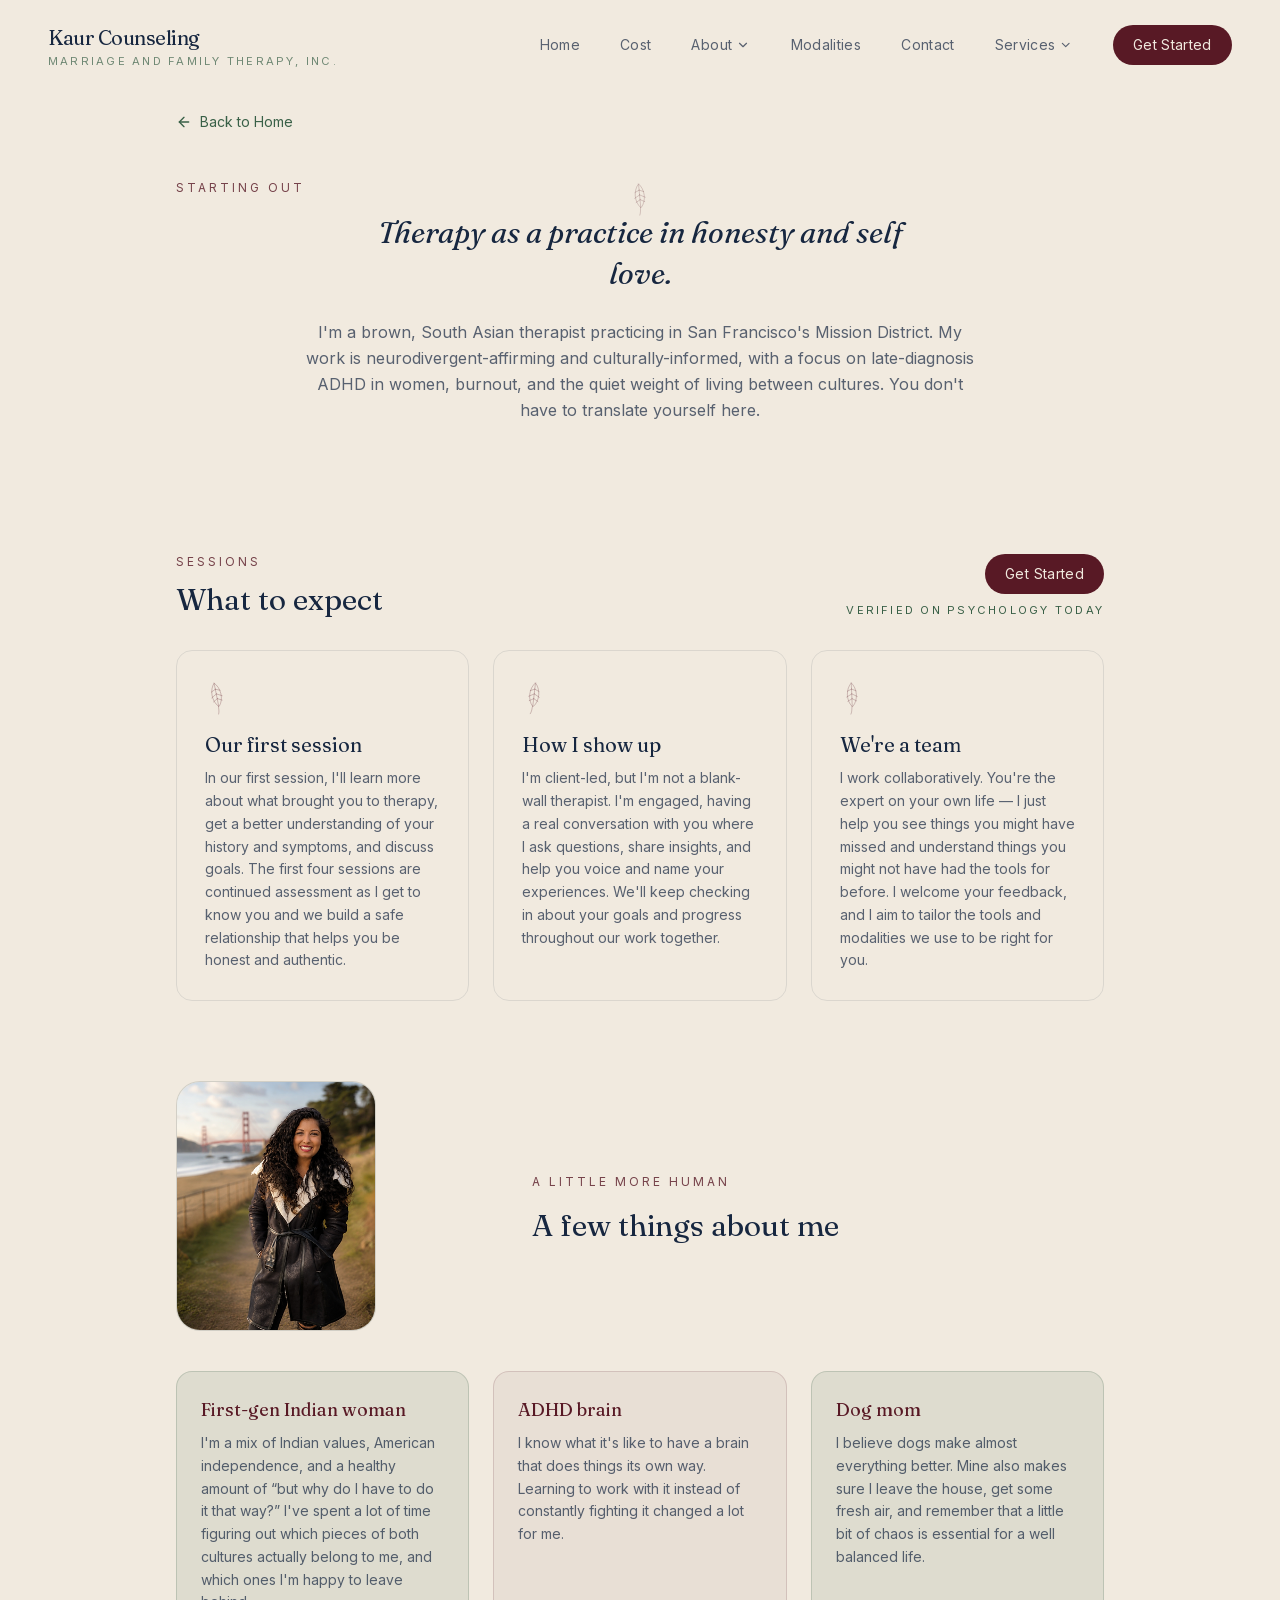
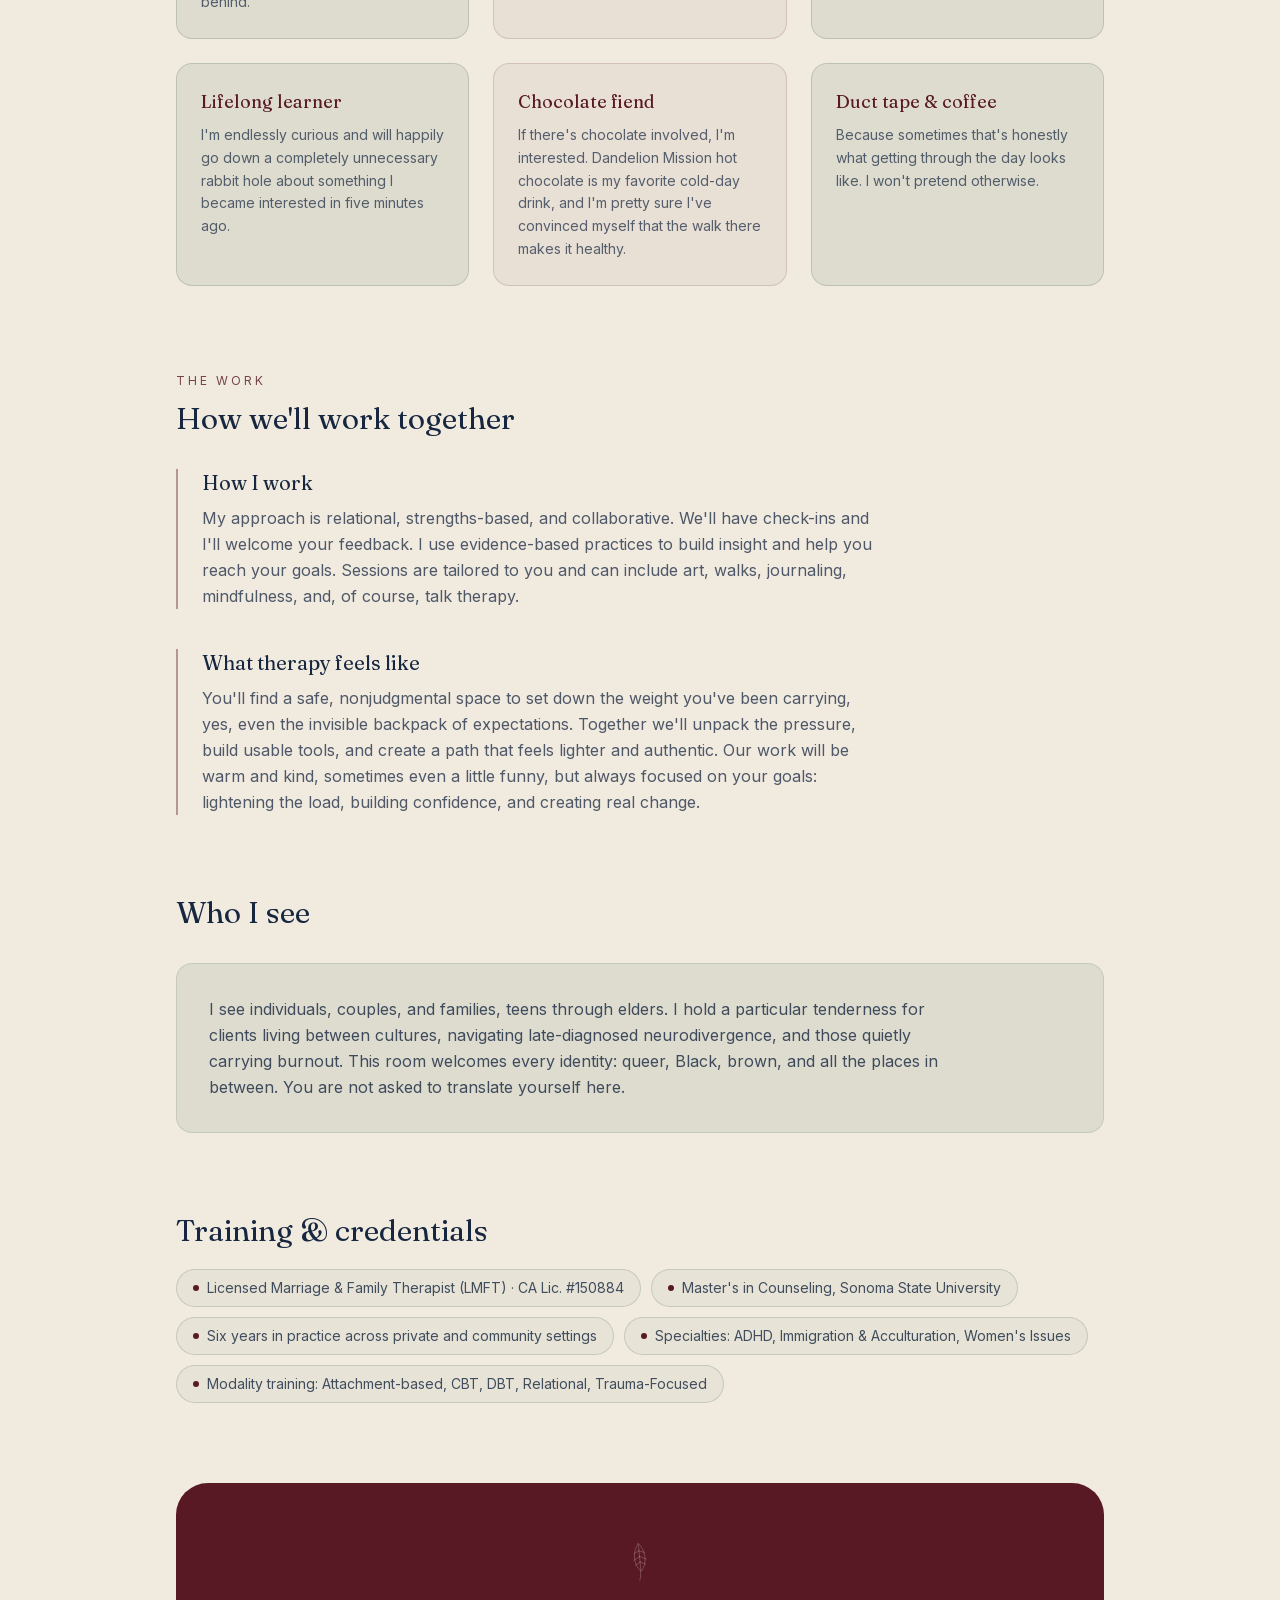
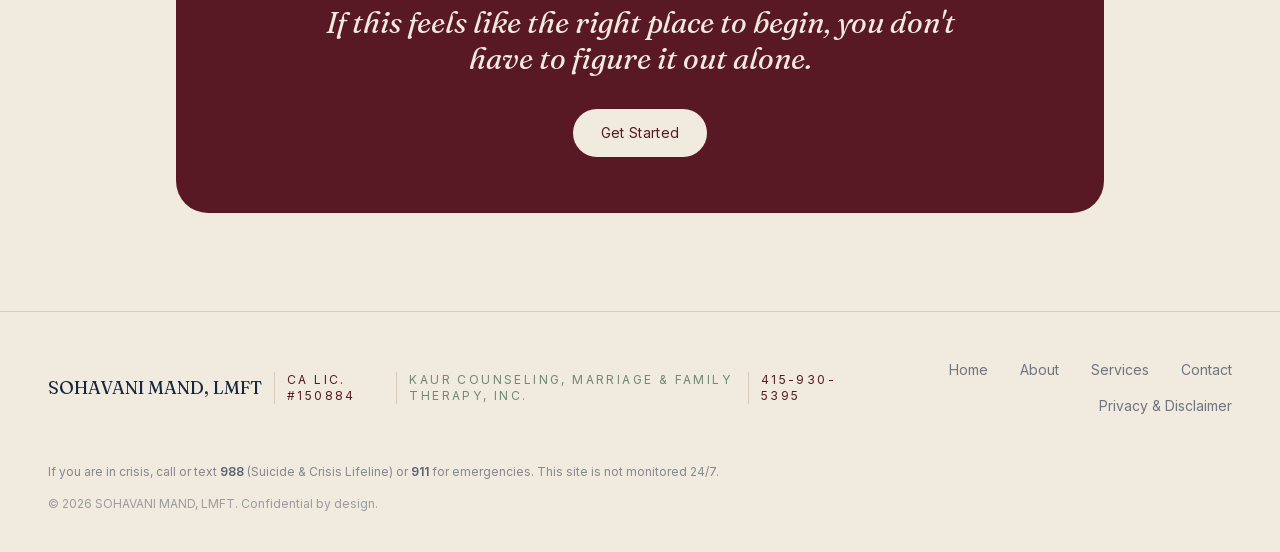
==== commit 4ac0ad63: "Make name capitalization consistent and clarify guidance" ====
--- a/about/index.html
+++ b/about/index.html
@@ -1,2 +1,2 @@
 <!doctype html>
-<html lang="en"><head><meta charset="utf-8" /><meta name="viewport" content="width=device-width, initial-scale=1" /><meta name="description" content="About Sohavani Mand, LMFT and Kaur Counseling." /><link rel="icon" type="image/png" sizes="1024x1024" href="../assets/favicon.png" /><link rel="stylesheet" href="../styles.css?v=36" /><title>Sohavani Mand, LMFT | ADHD &amp; Burnout Therapy for Women in the Mission District, San Francisco</title></head><body data-page="about" data-root="../"><div id="page-app"></div><script src="../icons.js?v=36"></script><script src="../page.js?v=36"></script><script src="../script.js?v=36"></script></body></html>
+<html lang="en"><head><meta charset="utf-8" /><meta name="viewport" content="width=device-width, initial-scale=1" /><meta name="description" content="About Sohavani Mand, LMFT and Kaur Counseling." /><link rel="icon" type="image/png" sizes="1024x1024" href="../assets/favicon.png" /><link rel="stylesheet" href="../styles.css?v=38" /><title>Sohavani Mand, LMFT | ADHD &amp; Burnout Therapy for Women in the Mission District, San Francisco</title></head><body data-page="about" data-root="../"><div id="page-app"></div><script src="../icons.js?v=38"></script><script src="../page.js?v=39"></script><script src="../script.js?v=38"></script></body></html>
--- a/styles.css
+++ b/styles.css
@@ -1,9 +1,9 @@
 @font-face{font-family:Fraunces;src:url("assets/fonts/fraunces-latin.woff2") format("woff2");font-style:normal;font-weight:300 600;font-display:swap}
 
 @font-face{font-family:Fraunces;src:url("assets/fonts/fraunces-italic-latin.woff2") format("woff2");font-style:italic;font-weight:400;font-display:swap}
-@font-face{font-family:Inter;src:url("assets/fonts/inter-latin.woff2?v=36") format("woff2");font-style:normal;font-weight:300 700;font-display:swap}
-
-@font-face{font-family:Inter;src:url("assets/fonts/inter-latin.woff2?v=26") format("woff2");font-style:normal;font-weight:300 700;font-display:swap}
+@font-face{font-family:Inter;src:url("assets/fonts/inter-latin.woff2?v=38") format("woff2");font-style:normal;font-weight:300 700;font-display:swap}
+
+@font-face{font-family:Inter;src:url("assets/fonts/inter-latin.woff2?v=38") format("woff2");font-style:normal;font-weight:300 700;font-display:swap}
 :root{--cream:#f1eadf;--cream-dark:#e8e0d4;--navy:#172740;--muted:rgba(23,39,64,.7);--spruce:#396047;--sage:#d5decf;--burgundy:#581925;--accent:#6c3285;--line:#d7ccbc;--max:1176px}
 *{box-sizing:border-box}
 html{scroll-behavior:smooth}
@@ -37,17 +37,6 @@
 .nav-chevron{font-size:16px;display:inline-block;margin-left:4px;transform:translateY(-1px)}
 .nav-cta{background:var(--burgundy);color:var(--cream)!important;border-radius:999px;padding:11px 23px}
 .menu-toggle, .mobile-nav{display:none}
-.hero{height:805px;position:relative;overflow:hidden}
-.hero-images{position:absolute;inset:0;max-width:1200px;margin:auto}
-.hero-tree{position:absolute;left:12px;top:114px;width:447px;height:469px;object-fit:cover}
-.hero-lavender{position:absolute;right:-19px;top:38px;width:728px;height:624px;object-fit:cover}
-.hero-card{position:absolute;z-index:2;top:217px;left:50%;transform:translateX(-50%);width:313px;min-height:262px;padding:63px 18px 42px;text-align:center;background:rgba(249,247,244,.94);border-radius:17px;box-shadow:0 14px 40px rgba(61,48,43,.06)}
-.hero-card .eyebrow{margin-bottom:17px}
-.hero-card h1{font-size:20px}
-.hero-card h1 em{color:var(--spruce)}
-.hero-card .button{margin-top:22px}
-.scroll-cue{position:absolute;left:50%;bottom:44px;transform:translateX(-50%);display:flex;flex-direction:column;align-items:center;gap:6px;color:#7d7b7a;text-transform:uppercase;letter-spacing:.32em;font-size:10px}
-.down-arrow{font-size:22px;line-height:1;color:#89828a;letter-spacing:0}
 .office-notice-wrap{padding:0 48px 3px}
 .office-notice{max-width:1176px;min-height:156px;margin:0 auto;border:1px solid #cfc7be;border-radius:17px;padding:28px 39px;display:grid;grid-template-columns:42px minmax(0,1fr) 390px;gap:16px;align-items:center;background:rgba(232,224,212,.42)}
 .notice-icon{width:40px;height:40px;display:grid;place-items:center;border-radius:50%;background:rgba(91,30,42,.08);color:var(--burgundy)}
@@ -109,15 +98,9 @@
 @keyframes marquee{from{transform:translateX(0)}
 to{transform:translateX(-50%)}
 }
-.approach-section{position:relative;padding:149px 0 119px}
 .centered-intro{text-align:center}
 .centered-intro h2{margin-top:26px;font-size:48px}
-.approach-grid{max-width:928px;margin:66px auto 0;display:grid;grid-template-columns:1fr 1fr;gap:39px}
-.approach-card{border:2px solid var(--navy);border-radius:16px;min-height:425px;padding:52px 48px 37px;text-align:center}
-.approach-card h3{font:500 21px/1.1 Inter,Arial,sans-serif;text-transform:uppercase;letter-spacing:.28em}
 .small-line-icon{height:47px;margin:30px 0 20px;font-size:31px;letter-spacing:-.35em;font-family:Fraunces,Georgia,serif;transform:rotate(-16deg)}
-.approach-card p{margin-top:20px;color:#636873;font-size:14px;line-height:1.55}
-.centered-link{display:flex;justify-content:center;margin-top:29px}
 .leaf-approach-left{top:152px;left:calc(50% - 365px);color:var(--spruce);transform:rotate(-30deg) scale(.55)}
 .leaf-approach-right{top:147px;right:calc(50% - 374px);color:var(--spruce);transform:rotate(19deg) scale(.55)}
 .people-section{position:relative;padding:149px 0 145px;background:var(--sage)}
@@ -201,12 +184,6 @@
 .brand-name{font-size:20px}
 .brand-subtitle{font-size:9px;letter-spacing:.24em}
 .desktop-nav{display:none}
-.hero{height:661px}
-.hero-images{inset:0 24px}
-.hero-tree{left:0;top:93px;width:130px;height:371px}
-.hero-lavender{right:0;top:25px;width:212px;height:506px}
-.hero-card{top:148px;width:313px;min-height:262px;padding-top:63px}
-.scroll-cue{bottom:29px;font-size:9px}
 .office-notice-wrap{padding:0 24px}
 .office-notice{min-height:0;padding:28px 20px 25px;display:grid;grid-template-columns:33px 1fr;gap:13px 14px;border-radius:16px}
 .notice-icon{width:31px;height:31px}
@@ -240,11 +217,7 @@
 .door-grid{grid-template-columns:1fr;gap:0;margin-top:34px}
 .door-item button{font-size:18px;padding:18px 0}
 .door-detail{font-size:13px;padding-bottom:17px}
-.approach-section{padding:127px 24px 94px}
 .centered-intro h2{font-size:39px;margin-top:25px}
-.approach-grid{grid-template-columns:1fr;margin-top:56px;gap:20px}
-.approach-card{min-height:0;padding:43px 28px 32px}
-.approach-card p{font-size:14px}
 .leaf-approach-left, .leaf-approach-right{display:none}
 .people-section{padding:127px 24px 100px}
 .people-intro h2{font-size:39px}
@@ -297,29 +270,19 @@
 .person-card{margin-left:24px;margin-right:24px}
 .people-intro{margin-left:24px;margin-right:24px}
 }
-/* Final visual alignment tweaks from the source page. */
-.hero-card{background:rgba(249,247,244,.98)}
-.hero-card .button{margin-top:28px}
 .person-card:nth-child(even)>div{order:0;margin-left:0}
 
-@media (max-width:767px){.hero-lavender{right:-16px}
-.scroll-cue{bottom:45px}
+@media (max-width:767px){
 .office-notice-wrap{padding-top:119px}
 
 }
 
 
 @media (min-width:768px){.site-header{height:91.2px}
-.hero{height:776px}
-.hero-tree{top:99px}
-.hero-lavender{top:22px}
-.hero-card{top:202px}
-.hero{height:776px}
 .office-notice-wrap{padding-bottom:8px}
 .office-notice{min-height:157.25px}
 .about-section{padding-bottom:194px}
 .wheelhouse{padding-bottom:243px}
-.approach-section{padding-bottom:213px}
 .people-section{padding-bottom:347px}
 .modalities-section{padding-bottom:297px}
 .office-section{padding-bottom:190px}
@@ -329,10 +292,6 @@
 
 @media (max-width:767px){.site-header{height:91.2px}
 .mobile-nav{top:91.2px}
-.hero{height:657.6px}
-.hero-tree{top:88.8px}
-.hero-lavender{top:20.8px}
-.hero-card{top:143.8px}
 .office-notice-wrap{padding:24px 24px 8px}
 .office-notice{padding:25px 24px 22px;grid-template-columns:40px 1fr;gap:13px 16px}
 .notice-icon{width:40px;height:40px}
@@ -346,7 +305,6 @@
 .notice-copy p{max-width:228px}
 .about-section{padding-bottom:324px}
 .wheelhouse{padding-bottom:433px}
-.approach-section{padding-bottom:315px}
 .people-section{padding-bottom:459px}
 .modalities-section{padding-bottom:342px}
 .office-section{padding-bottom:230.6px}
@@ -527,24 +485,6 @@
 @media (min-width:768px){
   body:not([data-page]) .site-header{position:fixed;top:0;left:0;right:0;width:100%;height:91.2px;padding:0 48px;background:transparent;border-bottom-color:transparent;backdrop-filter:none}
 
-  body:not([data-page]) .hero{height:827px;padding:112px 48px 48px}
-
-  body:not([data-page]) .hero-images{position:relative;inset:auto;width:100%;max-width:1176px;height:584.6px;margin:0 auto;display:flex;align-items:center;gap:32px}
-
-  body:not([data-page]) .hero-tree{position:relative;left:auto;top:auto;flex:0 0 446.9px;width:446.9px;height:438.5px;object-fit:cover}
-
-  body:not([data-page]) .hero-lavender{position:relative;right:auto;top:auto;flex:0 0 729.1px;width:729.1px;height:584.6px;object-fit:cover}
-
-  body:not([data-page]) .hero-card{top:273.2px;width:313.7px;min-height:262.2px;padding:56px 36px;border-radius:16px;background:rgba(255,255,255,.8);backdrop-filter:blur(12px);box-shadow:0 25px 50px -12px rgba(23,39,64,.15)}
-
-  body:not([data-page]) .hero-card .eyebrow{margin-bottom:25.3px}
-
-  body:not([data-page]) .hero-card h1{font-size:20px;line-height:1.2;letter-spacing:-.025em;white-space:nowrap}
-
-  body:not([data-page]) .hero-card .button{width:127.4px;justify-content:center;margin-top:24px;padding:12px 24px;gap:8px;font-size:11.2px;line-height:16.8px;letter-spacing:.025em;font-weight:500;white-space:nowrap}
-
-  body:not([data-page]) .scroll-cue{top:733px;bottom:auto;color:rgba(23,39,64,.65);font-size:10px;letter-spacing:.28em}
-
 }
 .site-header.is-scrolled::before{background:rgba(241,234,223,.9)}
 .site-header.is-scrolled::after{background:rgba(23,39,64,.08)}
@@ -560,7 +500,7 @@
 .desktop-nav .nav-cta{padding-left:20px;padding-right:20px}
 .notice-icon{background:rgba(88,25,37,.1)}
 .office-notice{border-color:rgba(88,25,37,.2);background:rgba(88,25,37,.06)}
-.notice-copy p, .wheelhouse-item p, .approach-card p, .person-card p, .modality-item p, .contact-lead, .detail-lede, .detail-section p{color:rgba(23,39,64,.7)}
+.notice-copy p, .wheelhouse-item p, .person-card p, .modality-item p, .contact-lead, .detail-lede, .detail-section p{color:rgba(23,39,64,.7)}
 .notice-address{color:rgba(23,39,64,.75)}
 .car-icon, .link-arrow{width:16px;height:16px;flex:0 0 16px;fill:none;stroke:currentColor;stroke-width:2;stroke-linecap:round;stroke-linejoin:round;color:var(--burgundy)}
 .link-arrow{width:14px;height:14px;flex-basis:14px}
@@ -568,7 +508,6 @@
 .services-section{position:relative;background:var(--sage);background-image:radial-gradient(120% 80% at 30% 0%,rgba(108,50,133,.18),transparent 60%)}
 .services-section::before{content:"";position:absolute;inset:0;pointer-events:none;opacity:.13;mix-blend-mode:overlay;background-image:url("data:image/svg+xml,%3Csvg xmlns='http://www.w3.org/2000/svg' width='160' height='160' viewBox='0 0 160 160'%3E%3Cfilter id='n'%3E%3CfeTurbulence type='fractalNoise' baseFrequency='.9' numOctaves='3' stitchTiles='stitch'/%3E%3C/filter%3E%3Crect width='100%25' height='100%25' filter='url(%23n)' opacity='.7'/%3E%3C/svg%3E")}
 .services-section>*{position:relative;z-index:1}
-.scroll-cue .down-arrow{width:20px;height:20px;fill:none;stroke:currentColor;stroke-width:1.5;stroke-linecap:round;stroke-linejoin:round;font-size:0;letter-spacing:0}
 .text-link .inline-arrow{width:15px;height:15px;fill:none;stroke:currentColor;stroke-width:1.5;stroke-linecap:round;stroke-linejoin:round}
 .door-grid{grid-template-columns:repeat(2,minmax(0,1fr));column-gap:48px;row-gap:8px;max-width:768px}
 .door-column{display:contents}
@@ -619,61 +558,6 @@
   .brand-subtitle{margin-top:4px;font-size:11.2px;line-height:11.2px;letter-spacing:.2em;color:rgba(57,96,71,.7)}
 
 
-  body:not([data-page]) .hero{
-    height:auto;
-    min-height:0;
-    padding:112px 48px 48px
-  }
-
-  body:not([data-page]) .hero-images{
-    position:relative;
-    inset:auto;
-    display:flex;
-    align-items:center;
-    gap:32px;
-    width:100%;
-    max-width:1280px;
-    height:72vh;
-    margin:0 auto
-  }
-
-  body:not([data-page]) .hero-tree{
-    position:relative;
-    left:auto;
-    top:auto;
-    flex:0 0 38%;
-    width:38%;
-    height:54vh;
-    object-fit:cover
-  }
-
-  body:not([data-page]) .hero-lavender{
-    position:relative;
-    right:auto;
-    top:auto;
-    flex:0 0 62%;
-    width:62%;
-    height:72vh;
-    object-fit:cover
-  }
-
-  body:not([data-page]) .hero-card{top:calc(112px + 36vh - 131.1px)}
-
-  body:not([data-page]) .scroll-cue{
-    position:relative;
-    left:auto;
-    top:auto;
-    bottom:auto;
-    width:100%;
-    height:42.4px;
-    margin:40px auto 0;
-    transform:none;
-    gap:8px;
-    color:rgba(23,39,64,.55);
-    letter-spacing:.28em
-  }
-
-
   .office-notice{max-width:1280px;min-height:0;padding:28px 40px;grid-template-columns:42px minmax(0,1fr) auto;gap:16px}
 
   .notice-copy p{max-width:none;margin-top:6px;font-size:14px;line-height:22.75px}
@@ -743,9 +627,6 @@
 /* Manual scout pass 3: the live hero artwork remains fluid below the tablet
    breakpoint, while retaining the measured minimum phone crop. */
 @media (max-width:639px){
-  .hero-tree{width:clamp(130px,34.3vw,198px)}
-
-  .hero-lavender{width:clamp(212px,57vw,324px)}
 
 }
 /* Final cascade for source navigation colors and SVG controls. */
@@ -757,7 +638,6 @@
 /* Manual scout fidelity pass: section eyebrows, semantic heading levels, and
    the two details that distinguish the live Modalities page. */
 .eyebrow{font-size:12px;line-height:16px;letter-spacing:.25em;color:var(--spruce)}
-body:not([data-page]) .hero-card .eyebrow{font-size:9.6px;line-height:12px;letter-spacing:.25em;color:var(--spruce)}
 .people-intro>.eyebrow{color:rgba(23,39,64,.6)}
 .notice-copy h3{font-size:20px;line-height:25px;margin:0}
 .office-copy h3{font-size:30px;line-height:36px;margin-top:39px}
@@ -774,9 +654,6 @@
    the phone measurements below 560px, then grow the artwork with the viewport
    instead of leaving the phone-sized crops floating in too much empty space. */
 @media (min-width:640px) and (max-width:767px){
-  .hero-tree{width:35vw}
-
-  .hero-lavender{width:57vw}
 
 }
 .text-link .inline-arrow{display:block;width:15px;height:15px;fill:none;stroke:currentColor;stroke-width:2;stroke-linecap:round;stroke-linejoin:round}
@@ -799,16 +676,8 @@
 .door-grid{margin-top:40px}
 .door-item button{font:16px/24px Inter,ui-sans-serif,system-ui,sans-serif}
 .door-item button>span:nth-child(2){font:18px/28px Fraunces,Georgia,serif}
-.approach-section{padding-top:144px;padding-bottom:145.5px}
 .centered-intro>.eyebrow{color:var(--burgundy);font-size:12px;line-height:16px;letter-spacing:.25em}
 .centered-intro h2{max-width:672px;margin:20px auto 0;font-size:48px;line-height:48px}
-.approach-grid{gap:40px;margin-top:64px}
-.approach-card{min-height:0;padding:48px 32px;border-radius:16px}
-.approach-card h3{font:20px/28px Fraunces,Georgia,serif;letter-spacing:.18em}
-.approach-card .small-line-icon{margin:28px auto}
-.approach-card p{margin-top:0;color:rgba(23,39,64,.75);font-size:15.2px;line-height:24.7px}
-.approach-card p+p{margin-top:16px}
-.centered-link{margin-top:58.5px;font-size:14px;line-height:20px}
 .modalities-section{padding-top:160px;padding-bottom:160px}
 .modalities-intro{max-width:672px}
 .modalities-intro>.eyebrow{color:rgba(88,25,37,.8);font-size:12px;line-height:16px;letter-spacing:.25em}
@@ -860,29 +729,17 @@
 .desktop-nav{line-height:20px;letter-spacing:.025em}
 .desktop-nav .nav-cta{padding-top:10px;padding-bottom:10px;line-height:20px}
 /* The hero has the source site's soft entrance and breathing scroll cue. */
-@keyframes breathe-in{0%{opacity:0;transform:scale(.98)}
-100%{opacity:1;transform:scale(1)}
-}
-
-@keyframes breathe-in-card{0%{opacity:0;transform:translateX(-50%) scale(.98)}
-100%{opacity:1;transform:translateX(-50%) scale(1)}
-}
+
+
+
 
 
 
 @keyframes bounce{0%,100%{transform:translateY(-25%);animation-timing-function:cubic-bezier(.8,0,1,1)}
 50%{transform:none;animation-timing-function:cubic-bezier(0,0,.2,1)}
 }
-.hero-tree, .hero-lavender, .hero-card, .scroll-cue{animation:1.2s ease-out 0s 1 forwards breathe-in}
-.hero-lavender{animation-delay:.15s}
-.hero-card{animation-name:breathe-in-card;animation-delay:.3s}
-.scroll-cue{animation-name:breathe-in;animation-delay:.5s}
-.down-arrow{animation:1s ease 0s infinite bounce}
-
-@media (prefers-reduced-motion:reduce){.site-header, .site-header::before, .site-header::after, .desktop-nav, .brand, .menu-toggle, .nav-dropdown-menu, .hero-tree, .hero-lavender, .hero-card, .scroll-cue, .down-arrow, .scroll-reveal, .door-detail, .plus svg, .text-link span, .text-link .inline-arrow, .nav-chevron, .dropdown-trigger, .desktop-nav>a:not(.nav-cta), .desktop-nav>.nav-cta{animation:none;transition:none}
-.hero-tree, .hero-lavender, .scroll-reveal{opacity:1;transform:none}
-.hero-card{opacity:1;transform:translateX(-50%)}
-.scroll-cue{opacity:1;transform:translateX(-50%)}
+
+@media (prefers-reduced-motion:reduce){.site-header, .site-header::before, .site-header::after, .desktop-nav, .brand, .menu-toggle, .nav-dropdown-menu, .scroll-reveal, .door-detail, .plus svg, .text-link span, .text-link .inline-arrow, .nav-chevron, .dropdown-trigger, .desktop-nav>a:not(.nav-cta), .desktop-nav>.nav-cta{animation:none;transition:none} .scroll-reveal{opacity:1;transform:none}
 }
 
 
@@ -977,8 +834,6 @@
 @media (min-width:1024px){
   .about-section{padding-bottom:168.5px}
 
-  .approach-section{padding-bottom:153.5px}
-
   .people-intro{margin-top:0}
 
   .modalities-section{padding-bottom:168.5px}
@@ -988,7 +843,9 @@
 /* Final text-color audit: values sampled from the live page's computed styles. */
 body:not([data-page]) .about-copy, body:not([data-page]) .about-copy p{color:rgba(23,39,64,.75)}
 body:not([data-page]) .rumi-quote cite{color:rgba(88,25,37,.8)}
+@media (min-width:1024px){body:not([data-page]) .home-main .rumi-quote p{font-size:30px}}
 body:not([data-page]) .door-detail{color:rgba(23,39,64,.65)}
+body:not([data-page]) .home-main .door-item:not(.is-open) .door-detail{padding:0}
 body:not([data-page]) .appointment-card p{color:rgba(23,39,64,.7)}
 body:not([data-page]) .appointment-card small{color:var(--navy-70)}
 body:not([data-page]) .next-card li p{color:rgba(23,39,64,.75)}
@@ -1002,7 +859,7 @@
 /* Service intros are neutral on the live site; the colored sequence begins with the content sections. */
 .page-service .detail-content>.detail-section:first-child h2{color:var(--navy)}
 
-@media (min-width:768px) and (prefers-reduced-motion:no-preference){body:not([data-page]) .scroll-cue{animation-name:breathe-in}
+@media (min-width:768px) and (prefers-reduced-motion:no-preference){
 
 }
 /* Brief 01: exact live palette tokens and body type scale. */
@@ -1021,8 +878,7 @@
 .back-link{color:var(--spruce);letter-spacing:.14px}
 
 
-@media (min-width:768px){body:not([data-page]) .hero-card .eyebrow{line-height:14.4px}
-body:not([data-page]) .scroll-cue{font-size:9.6px;line-height:14.4px;letter-spacing:2.88px}
+@media (min-width:768px){
 body:not([data-page]) .pronunciation{
     color:var(--spruce-60)!important;
     font-family:Inter,ui-sans-serif,system-ui,sans-serif;
@@ -1312,23 +1168,6 @@
     letter-spacing:2.24px;
   }
 
-  body:not([data-page]) .scroll-cue{
-    color:rgba(23,39,64,.55);
-    font-size:9.6px;
-    line-height:14.4px;
-  }
-
-  body:not([data-page]) .hero-card .eyebrow{line-height:14.4px}
-
-  body:not([data-page]) .hero-card h1{line-height:24px;letter-spacing:-.5px}
-
-  body:not([data-page]) .hero-card .button-small{
-    font-size:11.2px;
-    font-weight:500;
-    line-height:16.8px;
-    letter-spacing:.28px;
-  }
-
   body:not([data-page]) .pronunciation{
     font-family:Inter,ui-sans-serif,system-ui,sans-serif;
     font-size:12px;
@@ -1359,13 +1198,6 @@
   body:not([data-page]) .modality-title h3{font-size:24px;line-height:32px}
 
   body:not([data-page]) .modality-title>span{font-size:14px;line-height:20px}
-
-  body:not([data-page]) .approach-card h3{
-    font:400 20px/28px Fraunces,Georgia,serif;
-    letter-spacing:3.6px;
-  }
-
-  body:not([data-page]) .approach-section>.section-intro>.eyebrow{color:var(--burgundy)}
 
   body:not([data-page]) .modalities-section>.section-intro>.eyebrow{color:rgba(88,25,37,.8)}
 
@@ -1391,7 +1223,7 @@
   body:not([data-page]) .next-card li p,
   body:not([data-page]) .office-copy>p:not(.eyebrow):not(.virtual-note){color:rgba(23,39,64,.75)}
 
-  body:not([data-page]) .approach-card p,
+
   body:not([data-page]) .person-card p{font-size:15.2px;line-height:24.7px;color:rgba(23,39,64,.75)}
 
   body:not([data-page]) .office-facts>a:first-child{color:rgb(88,25,37)}
@@ -1411,8 +1243,6 @@
   body:not([data-page]) .about-section{padding-bottom:95px}
 
   body:not([data-page]) .wheelhouse{padding-bottom:88px}
-
-  body:not([data-page]) .approach-section{padding-bottom:230px}
 
   body:not([data-page]) .people-section{padding-bottom:338px}
 
@@ -1453,7 +1283,6 @@
 
 
 @media(min-width:1024px){body:not([data-page]) .line-icon{transform:translateY(-6px)}
-body:not([data-page]) .centered-link .inline-arrow{transform:translate(2px,7px)}
 body:not([data-page]) .modality-link .inline-arrow{transform:translate(3px,7px)}
 body:not([data-page]) .contact-links a:first-child .inline-arrow{transform:translate(1px,28px)}
 body:not([data-page]) .contact-links a:last-child .inline-arrow{transform:translate(-5px,28px)}
@@ -1488,14 +1317,13 @@
 .about-section{padding-top:124px;padding-bottom:8px}
 }
 
-@media (min-width:640px) and (max-width:767px){.hero{height:856.8px}
+@media (min-width:640px) and (max-width:767px){
 .office-notice-wrap{height:auto;padding:0 24px 12px}
 .office-notice{min-height:0}
 .notice-copy p{max-width:none}
 body:not([data-page]) .about-section{padding-bottom:41px}
 body:not([data-page]) .wheelhouse{padding-bottom:127px}
 .door-grid{grid-template-columns:1fr 1fr}
-body:not([data-page]) .approach-section{padding-bottom:177px}
 .person-card, .person-card:nth-child(even){grid-template-columns:116px minmax(0,1fr);padding:27px 25px 29px;min-height:0;border-radius:25px;gap:21px}
 .person-card:nth-child(even)>div{order:0;text-align:left;margin-left:0}
 .person-card:nth-child(even) .card-rule{margin-left:0}
@@ -1537,8 +1365,6 @@
 
   body:not([data-page]) .office-section{padding-bottom:0}
 
-  body:not([data-page]) .approach-card p{line-height:26px}
-
   .page-service .service-list-leaf{right:10px;width:36px}
 
 }
@@ -1547,8 +1373,6 @@
   body:not([data-page]) .brand-name{letter-spacing:-.5px}
 
   .brand-subtitle{font-size:11.2px;line-height:11.2px;letter-spacing:2.24px;color:rgba(57,96,71,.7)}
-
-  body:not([data-page]) .scroll-cue{color:rgba(23,39,64,.55)}
 
   body:not([data-page]) .office-notice .notice-copy p{line-height:22.75px}
 
@@ -1600,8 +1424,6 @@
   body:not([data-page]) .wheelhouse-grid{grid-template-columns:repeat(2,minmax(0,1fr));gap:56px;margin-top:78px}
 
   body:not([data-page]) .wheelhouse{padding-bottom:100px}
-
-  body:not([data-page]) .approach-section{padding-top:118px;padding-bottom:123px}
 
   body:not([data-page]) .wheelhouse-grid .line-icon{margin-top:0;margin-bottom:32px}
 
@@ -1652,7 +1474,6 @@
 }
 /* Brief 37b: place homepage feathers against the same heading blocks as live. */
 .about-intro{position:relative;width:min(768px,calc(100% - 48px));max-width:768px;margin-left:0;margin-right:0}
-.approach-section .centered-intro{position:relative;max-width:672px;margin-left:auto;margin-right:auto}
 .modalities-section .modalities-intro{position:relative;max-width:672px}
 .home-about-feather{left:-48px;top:-32px;width:40px;height:auto}
 .leaf-approach-right{right:-40px;top:-24px;width:36px;height:auto}
@@ -1723,8 +1544,12 @@
 .footer-rebuild-name{font:18px/28px Fraunces,Georgia,serif;white-space:nowrap}
 .footer-rebuild-license, .footer-rebuild-business, .footer-rebuild-phone{border-left:1px solid rgb(215,204,188);padding-left:12px;font:12px/16px Inter,Arial,sans-serif;letter-spacing:2.4px;text-transform:uppercase}
 .footer-rebuild-license, .footer-rebuild-phone{color:rgb(88,25,37)}
+.footer-rebuild-phone{transition:color 150ms cubic-bezier(0.4,0,0.2,1)}
+.footer-rebuild-phone:hover{color:rgb(57,96,71)}
 .footer-rebuild-business{color:rgba(57,96,71,.7)}
 .footer-rebuild-nav{display:flex;align-items:center;justify-content:center;flex-wrap:wrap;gap:16px 32px;color:rgba(23,39,64,.6);font:14px/20px Inter,Arial,sans-serif}
+.footer-rebuild-nav a{transition:color 150ms cubic-bezier(0.4,0,0.2,1)}
+.footer-rebuild-nav a:hover{color:rgb(23,39,64)}
 .footer-rebuild-crisis{padding-bottom:16px;color:rgba(23,39,64,.5);font:12px/16px Inter,Arial,sans-serif}
 .footer-rebuild-crisis span{font-weight:600;color:rgba(23,39,64,.7)}
 .footer-rebuild-copyright{padding-bottom:40px;color:rgba(23,39,64,.4);font:12px/16px Inter,Arial,sans-serif}
@@ -2401,3 +2226,309 @@
   .modalities-closing-leaf-top-right{top:20px;right:32px}
   .modalities-closing-leaf-bottom-left{bottom:21px;left:40px}
 }
+
+/* Home tablet hero follows the live image frame and centered overlay. */
+@media (min-width:768px) and (max-width:1023px){
+}
+
+@media (min-width:768px) and (max-width:1023px){
+}
+
+
+@media (min-width:768px) and (max-width:1023px){
+  body:not([data-page]) .home-main .about-intro h2{font-size:36px;line-height:45px}
+  body:not([data-page]) .home-main .wheelhouse .narrow-intro h2{font-size:36px;line-height:45px;max-width:672px}
+}
+
+@media (min-width:768px) and (max-width:1023px){}
+body:not([data-page]) .about-intro>.eyebrow{position:relative;top:6px}
+@media (min-width:1024px){body:not([data-page]) .about-section{padding-bottom:145px}}
+
+
+/* Home contact lead uses the live max-w-md text measure on desktop. */
+@media(min-width:1024px){body:not([data-page]) .home-main .contact-lead{max-width:448px}}
+
+@media(max-width:767px){
+}
+
+@media(max-width:767px){body:not([data-page]) .home-main .notice-copy p{line-height:22.75px}}
+body:not([data-page]) .home-main .notice-address{color:var(--burgundy)}
+
+/* Homepage hero rebuilt from the live section tree. */
+body:not([data-page]) .site-header{position:fixed}
+body:not([data-page]) .home-main{margin:0;padding:0}
+.home-hero{position:relative;width:100%;overflow:hidden;padding:112px 24px 48px}
+.home-hero-images{position:relative;display:flex;align-items:center;width:100%;max-width:1280px;margin:0 auto;gap:16px}
+.home-hero-image{position:relative;flex-shrink:0}
+.home-hero-image-tree{flex-basis:38%;height:44vh}
+.home-hero-image-lavender{flex-basis:62%;height:60vh}
+.home-hero-image-frame{position:relative;display:inline-block;width:100%;height:100%;overflow:hidden;border-radius:20px;box-shadow:0 20px 25px -5px rgba(23,39,64,.1),0 8px 10px -6px rgba(23,39,64,.1)}
+.home-hero-image-frame img{position:absolute;inset:0;width:100%;height:100%;object-fit:cover}
+.home-hero-overlay{position:absolute;inset:0;display:flex;align-items:center;justify-content:center;pointer-events:none}
+.home-hero-card{max-width:320px;padding:56px 36px;text-align:center;border-radius:16px;background:rgba(255,255,255,.8);backdrop-filter:blur(12px);box-shadow:0 25px 50px -12px rgba(23,39,64,.15);pointer-events:auto}
+.home-hero-eyebrow{display:inline-block;margin-bottom:16px;color:var(--spruce);font-size:9.6px;line-height:14.4px;letter-spacing:.25em;text-transform:uppercase}
+.home-hero-card h1{margin:0;color:var(--navy);font:400 20px/24px Fraunces,Georgia,serif;letter-spacing:-.025em}
+.home-hero-card h1 em{color:var(--spruce)}
+.home-hero-button{display:inline-flex;align-items:center;justify-content:center;gap:8px;margin-top:24px;padding:12px 24px;background:var(--burgundy);color:var(--cream);font-size:11.2px;line-height:16.8px;font-weight:500;letter-spacing:.025em;text-transform:uppercase;transition:background-color .3s}
+.home-hero-button:hover{background:var(--spruce)}
+.home-scroll-cue{position:relative;display:flex;flex-direction:column;align-items:center;gap:8px;width:100%;margin:40px auto 0;color:rgba(23,39,64,.55);font-size:9.6px;line-height:14.4px;letter-spacing:.3em;text-transform:uppercase;animation:1.2s ease-out .5s 1 both home-breathe-in}
+.home-down-arrow{width:20px;height:20px;fill:none;stroke:currentColor;stroke-width:1.5;stroke-linecap:round;stroke-linejoin:round;animation:1s ease 0s infinite bounce}
+.home-hero-image-tree,.home-hero-image-lavender{animation:1.2s ease-out 0s 1 both home-breathe-in}
+.home-hero-image-lavender{animation-delay:.15s}
+.home-hero-card{animation:1.2s ease-out .3s 1 both home-breathe-in}
+@keyframes home-breathe-in{from{opacity:0;transform:scale(.98)}to{opacity:1;transform:scale(1)}}
+@media(min-width:640px){.home-hero-images{gap:24px}}
+@media(min-width:1024px){
+  .home-hero{padding-right:48px;padding-left:48px}
+  .home-hero-images{gap:32px}
+  .home-hero-image-tree{height:54vh}
+  .home-hero-image-lavender{height:72vh}
+}
+@media(max-width:767px){
+  .home-hero-image-tree{height:44vh}
+  .home-hero-image-lavender{height:60vh}
+  .home-hero-card{width:max-content;max-width:320px}
+  .home-hero-eyebrow{line-height:14.4px}
+  .home-hero-card h1{letter-spacing:-.5px}
+}
+@media(prefers-reduced-motion:reduce){
+  .home-hero-image-tree,.home-hero-image-lavender,.home-hero-card,.home-scroll-cue,.home-down-arrow{animation:none}
+}
+@media(max-width:767px){body:not([data-page]) .home-main .office-notice-wrap{padding-top:0}}
+@media(max-width:767px){body:not([data-page]) .home-main .about-section{padding-top:112px}}
+@media(max-width:767px){body:not([data-page]) .home-main .about-intro{margin-left:0;margin-right:0}}
+@media(max-width:767px){body:not([data-page]) .home-main .about-intro{width:100%}}
+@media(max-width:767px){
+  body:not([data-page]) .home-main .about-grid{margin-top:56px}
+  body:not([data-page]) .home-main .about-copy{padding-top:21px}
+}
+@media(min-width:768px) and (max-width:1023px){
+  body:not([data-page]) .home-main .office-notice{padding:24px;grid-template-columns:40px minmax(0,1fr) auto;column-gap:20px}
+  body:not([data-page]) .home-main .notice-address{grid-column:auto}
+}
+
+@media (min-width:1024px){body:not([data-page]) .home-main .appointment-card{margin-top:48px}}
+
+
+/* Home About section rebuilt from the live section tree. */
+.home-about{position:relative;padding:112px 0}
+.home-about-rule{position:absolute;top:0;right:0;left:0;height:1px;background:rgba(23,39,64,.1)}
+.home-about-container{max-width:1280px;margin:0 auto;padding:0 24px}
+.home-about-intro{position:relative;max-width:768px}
+.home-about-feather{left:-48px;top:-32px;width:40px;height:auto}
+.home-about-eyebrow{color:var(--spruce);font-size:12px;line-height:16px;letter-spacing:.25em;text-transform:uppercase}
+.home-about-pronounce{margin-top:12px;color:rgba(57,96,71,.6);font-size:12px;line-height:16px;font-style:italic}
+.home-about-title{margin-top:24px;color:var(--navy);font:400 36px/1.25 Fraunces,Georgia,serif}
+.home-about-title em{color:var(--spruce);font-style:italic}
+.home-about-grid{display:grid;grid-template-columns:minmax(0,1fr);align-items:start;gap:48px;margin-top:56px}
+.home-about-portrait{position:relative;display:inline-block;width:100%;aspect-ratio:4/5;overflow:hidden;border-radius:24px}
+.home-about-portrait img{position:absolute;inset:0;width:100%;height:100%;object-fit:cover}
+.home-about-quote{margin:32px 0 0;padding-left:24px;border-left:2px solid var(--burgundy);color:var(--spruce)}
+.home-about-quote p{font:italic 24px/33px Fraunces,Georgia,serif}
+.home-about-quote footer{margin-top:12px;color:rgba(88,25,37,.8);font:normal 14px/20px Inter,ui-sans-serif,system-ui,sans-serif;letter-spacing:.2em;text-transform:uppercase}
+.home-about-right{color:rgba(23,39,64,.75);font-size:16px;line-height:26px}
+.home-about-right p+p{margin-top:20px}
+.home-about-more{margin-top:32px}
+.home-about-link{display:inline-flex;align-items:center;gap:8px;color:var(--burgundy);font-size:14px;line-height:20px;transition:color .3s}
+.home-about-link:hover{color:var(--spruce)}
+@media(min-width:1024px){
+  .home-about{padding:160px 0}
+  .home-about-container{padding:0 48px}
+  .home-about-title{font-size:48px;line-height:48px}
+  .home-about-grid{grid-template-columns:repeat(12,minmax(0,1fr));gap:64px;margin-top:80px}
+  .home-about-left{grid-column:span 5}
+  .home-about-right{grid-column:7/span 6}
+  .home-about-quote p{font-size:30px;line-height:36px}
+}
+
+/* Home Wheelhouse section rebuilt from the live section tree. */
+.home-wheel{position:relative;isolation:isolate;overflow:hidden}
+.home-wheel-rule{position:absolute;top:0;right:0;left:0;height:1px;background:rgba(23,39,64,.15)}
+.home-wheel-bg{position:absolute;inset:0;background:var(--sage)}
+.home-wheel-texture{position:absolute;inset:0;pointer-events:none;opacity:.13;mix-blend-mode:overlay;background-image:url("data:image/svg+xml,%3Csvg xmlns='http://www.w3.org/2000/svg' width='160' height='160' viewBox='0 0 160 160'%3E%3Cfilter id='n'%3E%3CfeTurbulence type='fractalNoise' baseFrequency='.9' numOctaves='3' stitchTiles='stitch'/%3E%3C/filter%3E%3Crect width='100%25' height='100%25' filter='url(%23n)' opacity='.7'/%3E%3C/svg%3E")}
+.home-wheel-container{position:relative;max-width:1280px;margin:0 auto;padding:112px 24px;color:var(--navy)}
+.home-wheel-container>.leaf-wheelhouse{z-index:0}
+.home-wheel-intro{position:relative;max-width:672px}
+.home-wheel-intro h2{font:400 36px/1.25 Fraunces,Georgia,serif;color:var(--navy)}
+.home-wheel-intro h2 em{color:var(--burgundy);font-style:italic}
+.home-wheel-intro p{margin-top:32px;color:rgba(23,39,64,.7);font-size:16px;line-height:26px}
+.home-wheel-grid{display:grid;grid-template-columns:minmax(0,1fr);gap:56px;margin-top:80px}
+.home-wheel-card{display:flex;flex-direction:column;align-items:flex-start}
+.home-wheel-icon{width:80px;height:80px;margin-bottom:32px;color:var(--burgundy)}
+.home-wheel-icon svg{width:100%;height:100%;fill:none;stroke:currentColor;stroke-width:1.5;stroke-linecap:round;stroke-linejoin:round}
+.home-wheel-head{margin-bottom:16px}
+.home-wheel-head h3{margin:0;padding:0;color:var(--navy);font:400 24px/32px Fraunces,Georgia,serif}
+.home-wheel-rule-short{width:48px;height:1px;margin-bottom:20px;background:rgba(88,25,37,.5)}
+.home-wheel-card p{color:rgba(23,39,64,.75);font-size:16px;line-height:26px}
+.home-wheel-card>a{display:inline-flex;align-items:center;gap:6px;margin-top:24px;color:var(--burgundy);font-size:14px;line-height:20px;transition:color .3s}
+.home-wheel-card>a:hover,.home-door-item button:hover .label{color:var(--spruce)}
+.home-door{margin-top:96px}
+.home-door-intro{max-width:672px;margin-bottom:40px}
+.home-door-intro h3{color:var(--navy);font:400 24px/1.25 Fraunces,Georgia,serif}
+.home-door-intro h3 .italic{color:var(--burgundy);font-style:italic}
+.home-door-intro p{margin-top:16px;color:rgba(23,39,64,.7);font-size:16px;line-height:26px}
+.home-door-grid{display:grid;grid-template-columns:minmax(0,1fr);column-gap:48px;row-gap:8px;max-width:768px}
+.home-door-item{border-bottom:1px solid rgba(23,39,64,.1)}
+.home-door-item button{display:flex;align-items:center;gap:16px;width:100%;padding:12px 0;border:0;background:transparent;text-align:left;cursor:pointer}
+.home-door-item .dot{display:grid;flex:0 0 20px;place-items:center;width:20px;height:20px;border:1px solid rgba(88,25,37,.6);border-radius:50%;color:var(--burgundy)}
+.home-door-item .dot svg{width:12px;height:12px;fill:none;stroke:currentColor;stroke-width:2.5;stroke-linecap:round;stroke-linejoin:round}
+.home-door-item .label{flex:1;color:var(--navy);font:400 18px/28px Fraunces,Georgia,serif;transition:color .3s}
+.home-door-item .chev{display:grid;flex:0 0 16px;place-items:center;width:16px;height:16px;color:var(--burgundy)}
+.home-door-item .chev svg{width:16px;height:16px;fill:none;stroke:currentColor;stroke-width:1.5;stroke-linecap:round;transition:transform .3s cubic-bezier(.4,0,.2,1)}
+.home-door-item.is-open .chev svg{transform:rotate(45deg)}
+.home-door-item .panel{max-height:0;overflow:hidden;padding:0;color:rgba(23,39,64,.65);transition:max-height .3s cubic-bezier(.4,0,.2,1),padding .3s cubic-bezier(.4,0,.2,1)}
+.home-door-item .panel p{font-size:14px;line-height:22.75px;font-style:italic}
+.home-door-item.is-open .panel{max-height:16rem;padding-bottom:8px}
+.home-door-item .panel a{display:inline-flex;align-items:center;gap:6px;margin-top:8px;color:var(--burgundy);font-size:14px;line-height:20px}
+@media(min-width:640px){.home-door-grid{grid-template-columns:repeat(2,minmax(0,1fr))}}
+@media(min-width:768px){.home-wheel-grid{grid-template-columns:repeat(2,minmax(0,1fr))}}
+@media(min-width:1024px){
+  .home-wheel-container{padding:160px 48px}
+  .home-wheel-intro h2{font-size:48px;line-height:48px}
+  .home-wheel-grid{grid-template-columns:repeat(4,minmax(0,1fr));gap:40px}
+  .home-door-intro h3{font-size:30px;line-height:36px}
+}
+/* Home: Our Approach */
+.home-approach{position:relative;padding:112px 0;background:var(--cream)}
+.home-approach-container{max-width:1024px;margin:0 auto;padding:0 24px}
+.home-approach-intro{position:relative;max-width:672px;margin:0 auto;text-align:center}
+.home-approach-intro>.eyebrow{color:var(--burgundy);font-size:12px;line-height:16px;letter-spacing:.25em;text-transform:uppercase}
+.home-approach-intro h2{margin-top:20px;color:var(--navy);font:400 36px/1.25 Fraunces,Georgia,serif}
+.home-approach-grid{display:grid;grid-template-columns:1fr;gap:32px;margin-top:64px}
+.home-approach-card{display:flex;flex-direction:column;align-items:center;border:2px solid var(--navy);border-radius:16px;background:var(--cream);padding:40px 32px;text-align:center}
+.home-approach-card h3{color:var(--navy);font:400 20px/28px Fraunces,Georgia,serif;letter-spacing:.18em;text-transform:uppercase}
+.home-approach-icon{width:64px;height:64px;margin:28px 0;color:var(--navy)}
+.home-approach-icon svg{display:block;width:64px;height:64px;fill:none;stroke:currentColor;stroke-width:1.5;stroke-linecap:round;stroke-linejoin:round}
+.home-approach-copy p{color:rgba(23,39,64,.75);font-size:15.2px;line-height:1.625}
+.home-approach-copy p+p{margin-top:16px}
+.home-approach-more{margin-top:56px;text-align:center}
+.home-approach-more>a{display:inline-flex;align-items:center;gap:8px;color:var(--burgundy);font-size:14px;line-height:20px;transition:color .3s}
+.home-approach-more>a:hover{color:var(--spruce)}
+@media(min-width:768px){.home-approach-grid{grid-template-columns:repeat(2,minmax(0,1fr))}}
+@media(min-width:1024px){.home-approach{padding:144px 0}.home-approach-container{padding:0 48px}.home-approach-intro h2{font-size:48px;line-height:48px}.home-approach-grid{gap:40px}.home-approach-card{padding:48px 32px}}
+
+/* Home People section target */
+.home-people{position:relative;overflow:hidden;background:var(--sage)}
+.home-people-container{position:relative;max-width:1024px;margin:0 auto;padding:112px 24px}
+.home-people-intro{max-width:672px}
+.home-people-intro>.eyebrow{font-size:12px;line-height:16px;text-transform:uppercase;letter-spacing:.25em;color:rgba(23,39,64,.6)}
+.home-people-intro h3{margin-top:16px;font-size:30px;line-height:1.25;color:var(--navy)}
+.home-people-intro .italic{font-style:italic;color:var(--accent)}
+.home-people-intro>p:last-child{margin-top:20px;font-size:16px;line-height:26px;color:rgba(23,39,64,.7)}
+.home-people-list{display:grid;gap:24px;margin-top:64px}
+.home-person{position:relative;overflow:hidden;border:1px solid rgba(241,234,223,.1);border-radius:32px;padding:32px}
+.home-person.burgundy{background:rgba(88,25,37,.1);--person-color:88,25,37;color:var(--burgundy)}
+.home-person.spruce{background:rgba(57,96,71,.1);--person-color:57,96,71;color:var(--spruce)}
+.home-person.clay{background:rgba(108,50,133,.1);--person-color:108,50,133;color:var(--accent)}
+.home-person-row{display:flex;flex-direction:column;align-items:center;gap:24px}
+.home-person-photo{position:relative;flex-shrink:0;width:112px;height:112px;overflow:hidden;border-radius:50%;box-shadow:0 0 0 4px rgba(var(--person-color),.3)}
+.home-person-photo img{position:absolute;inset:0;width:100%;height:100%;object-fit:cover}
+.home-person-text{flex:1;text-align:center}
+.home-person-text h3{font-size:24px;line-height:1.25;color:inherit}
+.home-person-text .rule{display:block;width:40px;height:1px;margin:12px auto 0;background:currentColor;opacity:.5}
+.home-person-text p{margin-top:16px;color:rgba(23,39,64,.75);font-size:15.2px;line-height:1.625}
+@media(min-width:640px){.home-people-container{padding:112px 24px}.home-person-row{flex-direction:row;gap:32px}.home-person-text{text-align:left}.home-person:nth-child(even) .home-person-text{text-align:right}.home-person-text .rule{margin-left:0;margin-right:0}.home-person:nth-child(even) .home-person-text .rule{margin-left:auto}}
+@media(min-width:1024px){.home-people-container{padding:144px 48px}.home-person{padding:40px}.home-person-photo{width:144px;height:144px}.home-person-text h3{font-size:30px;line-height:36px}}
+@media(min-width:1024px){.home-people-intro h3{font-size:48px;line-height:48px}}
+
+/* Home Modalities section */
+.home-mod{position:relative;padding:112px 0}
+.home-mod-container{max-width:1280px;margin:0 auto;padding:0 24px}
+.home-mod-intro{position:relative;max-width:672px}
+.home-mod-intro>.eyebrow{color:rgba(88,25,37,.8);font-size:12px;line-height:16px;letter-spacing:.25em;text-transform:uppercase}
+.home-mod-intro h2{margin-top:24px;color:var(--navy);font-size:36px;line-height:1.25}
+.home-mod-intro h2 .italic{font-style:italic}
+.home-mod-intro>p:last-child{margin-top:32px;color:rgba(23,39,64,.7);font-size:16px;line-height:26px}
+.home-mod .leaf-modalities{position:absolute;left:-48px;top:-17px;width:40px;height:auto;color:rgba(88,25,37,.3);transform:rotate(14deg);pointer-events:none}
+.home-mod-grid{display:grid;grid-template-columns:1fr;gap:56px;margin-top:80px}
+.home-mod-card{display:flex;flex-direction:column}
+.home-mod-icon{width:80px;height:80px;margin-bottom:32px;color:rgb(108,50,133)}
+.home-mod-icon svg{width:100%;height:100%}
+.home-mod-head{display:flex;align-items:baseline;gap:12px;margin-bottom:16px}
+.home-mod-head .num{color:rgba(23,39,64,.4);font:400 14px/20px Fraunces,Georgia,serif}
+.home-mod-head h3{color:var(--navy);font:400 24px/32px Fraunces,Georgia,serif}
+.home-mod-rule{width:48px;height:1px;margin-bottom:20px;background:rgba(108,50,133,.5)}
+.home-mod-card>p{color:rgba(23,39,64,.75);font-size:16px;line-height:26px}
+.home-mod-quote{max-width:672px;margin:96px 0 0;padding-left:24px;border-left:2px solid var(--burgundy)}
+.home-mod-quote p{color:var(--spruce);font:italic 24px/1.375 Fraunces,Georgia,serif}
+.home-mod-more{margin-top:48px}
+.home-mod-more a{display:inline-flex;align-items:center;gap:8px;color:var(--burgundy);font-size:14px;line-height:20px}
+.home-mod-more a:hover{color:var(--spruce)}
+@media(min-width:768px){.home-mod-grid{grid-template-columns:repeat(3,minmax(0,1fr))}}
+@media(min-width:1024px){.home-mod{padding:160px 0}.home-mod-container{padding:0 48px}.home-mod-intro h2{font-size:48px;line-height:48px}.home-mod-grid{gap:48px}.home-mod-quote p{font-size:30px;line-height:36px}}
+
+/* Home Contact and Office section */
+.home-contact{position:relative;padding:112px 0;background:rgb(241,234,223)}
+.home-contact-rule{position:absolute;top:0;right:0;left:0;height:1px;background:rgba(23,39,64,.1)}
+.home-contact-container{box-sizing:border-box;max-width:1280px;margin:0 auto;padding:0 24px}
+.home-contact-grid{display:grid;grid-template-columns:minmax(0,1fr);gap:64px}
+.home-contact-eyebrow,.home-contact-office-head>span:first-child{color:rgb(57,96,71);font-size:12px;line-height:16px;letter-spacing:.25em;text-transform:uppercase}
+.home-contact-main h2{margin:24px 0 0;font-family:Fraunces,Georgia,serif;font-size:36px;line-height:1.25;font-weight:400;color:rgb(23,39,64)}
+.home-contact-main h2 .spruce{color:rgb(57,96,71)}
+.home-contact-main h2 .italic{font-style:italic}
+.home-contact-lead{max-width:448px;margin:32px 0 0;color:rgba(23,39,64,.7);font-size:16px;line-height:26px}
+.home-contact-appointment-wrap{margin-top:48px}
+.home-contact-card{box-sizing:border-box;padding:32px;border:1px solid rgba(57,96,71,.15);border-radius:20px;background:rgba(57,96,71,.05)}
+.home-contact-card h3{margin:0;font-family:Fraunces,Georgia,serif;font-size:24px;line-height:1.375;font-weight:400;color:rgb(23,39,64)}
+.home-contact-card>p:not(.home-contact-small){margin:16px 0 0;color:rgba(23,39,64,.7);font-size:16px;line-height:26px}
+.home-contact-button-wrap{margin-top:32px}
+.home-contact-card .spwidget-button{display:inline-flex;align-items:center;gap:8px;padding:14px 28px;border-radius:9999px;background:rgb(88,25,37);color:rgb(241,234,223);font-size:14px;line-height:20px;letter-spacing:.025em;transition:background-color .3s}
+.home-contact-card .spwidget-button:hover{background:rgb(57,96,71)}
+.home-contact-card .spwidget-button svg{width:16px;height:16px}
+.home-contact-small{margin:20px 0 0;color:rgba(23,39,64,.5);font-size:12px;line-height:16px}
+.home-contact-links{display:flex;flex-wrap:wrap;column-gap:24px;row-gap:8px;margin-top:32px;font-size:14px;line-height:20px}
+.home-contact-links a{display:inline-flex;align-items:center;gap:6px;color:rgb(88,25,37);transition:color .3s}
+.home-contact-links a:hover{color:rgb(57,96,71)}
+.home-contact-aside{grid-column:span 1}
+.home-contact-next{box-sizing:border-box;padding:32px;border:1px solid rgba(57,96,71,.15);border-radius:24px;background:rgba(57,96,71,.05)}
+.home-contact-next>span{color:rgb(57,96,71);font-size:12px;line-height:16px;letter-spacing:.2em;text-transform:uppercase}
+.home-contact-next ol{display:flex;flex-direction:column;gap:20px;margin:24px 0 0;padding:0;list-style:none}
+.home-contact-next li{display:flex;gap:16px}
+.home-contact-next li>.num{flex:none;font-family:Fraunces,Georgia,serif;font-size:18px;line-height:1.375;color:rgba(57,96,71,.6)}
+.home-contact-next li>span:last-child{color:rgba(23,39,64,.75);font-size:16px;line-height:26px}
+.home-contact-facts{display:flex;flex-direction:column;gap:20px;margin-top:32px;color:rgba(23,39,64,.75);font-size:14px;line-height:20px}
+.home-contact-facts .row{display:flex;align-items:center;gap:12px}
+.home-contact-facts .row>span:first-child{flex:none;color:rgb(57,96,71)}
+.home-contact-facts a{color:inherit;transition:color .3s}
+.home-contact-facts a:hover{color:rgb(88,25,37)}
+.home-contact-office{margin-top:96px}
+.home-contact-office-head{display:flex;align-items:center;gap:12px}
+.home-contact-office-head .line{height:1px;flex:1;background:rgba(23,39,64,.1)}
+.home-contact-office-grid{display:grid;grid-template-columns:minmax(0,1fr);gap:40px;margin-top:32px;align-items:start}
+.home-contact-office-grid h3{margin:0;font-family:Fraunces,Georgia,serif;font-size:24px;line-height:1.25;font-weight:400;color:rgb(23,39,64)}
+.home-contact-office-grid h3 .spruce{color:rgb(57,96,71)}.home-contact-office-grid h3 .italic{font-style:italic}
+.home-contact-office-grid>div:first-child>p{margin:20px 0 0;color:rgba(23,39,64,.75);font-size:16px;line-height:26px}
+.home-contact-notice{margin-top:20px;padding:16px 20px;border:1px solid rgba(88,25,37,.2);border-radius:12px;background:rgba(88,25,37,.05)}
+.home-contact-notice p{margin:0;color:rgba(23,39,64,.8);font-size:14px;line-height:22.75px}
+.home-contact-notice strong{font-weight:600;color:rgb(88,25,37)}
+.home-contact-address,.home-contact-phone{display:flex;align-items:flex-start;gap:12px;color:rgba(23,39,64,.8)}
+.home-contact-address{margin-top:32px}
+.home-contact-phone{margin-top:16px}
+.home-contact-address>svg,.home-contact-phone>svg{flex:none;color:rgb(57,96,71)}
+.home-contact-address>a,.home-contact-phone>a{display:block;color:rgba(23,39,64,.8);font-size:14px;line-height:20px}.home-contact-address>a{line-height:22.75px}.home-contact-address-icons{display:inline-flex;align-items:center;gap:4px;margin-left:4px;vertical-align:middle}
+.home-contact-address>a:hover,.home-contact-phone>a:hover{color:rgb(88,25,37)}
+.home-contact-external-link{display:inline-flex;align-items:center;margin-left:4px;color:rgb(88,25,37)}
+.home-contact-map{width:100%;aspect-ratio:16/10;overflow:hidden;border:1px solid rgba(23,39,64,.1);border-radius:24px;box-shadow:0 1px 2px rgba(23,39,64,.05)}
+.home-contact-map iframe{display:block;width:100%;height:100%;border:0}
+@media(min-width:640px){.home-contact-card{padding:40px}}
+@media(min-width:1024px){.home-contact{padding:160px 0}.home-contact-container{padding-right:48px;padding-left:48px}.home-contact-grid{grid-template-columns:repeat(12,minmax(0,1fr));gap:64px}.home-contact-main{grid-column:span 7}.home-contact-main h2{font-size:48px;line-height:48px}.home-contact-aside{grid-column:9 / span 4}.home-contact-next{padding:40px}.home-contact-office-grid{grid-template-columns:repeat(12,minmax(0,1fr));gap:48px}.home-contact-office-grid>div:first-child{grid-column:span 4}.home-contact-office-grid h3{font-size:30px;line-height:36px}.home-contact-map{grid-column:span 8;aspect-ratio:16/8}}
+
+/* Final home section corrections: inline label line boxes and live office card flow. */
+body:not([data-page]) .home-people-intro>.eyebrow,
+body:not([data-page]) .home-mod-intro>.eyebrow{display:inline;color:inherit;font-size:12px;line-height:16px;letter-spacing:.25em;text-transform:uppercase}
+body:not([data-page]) .home-people-intro>.eyebrow{color:rgba(23,39,64,.6)}
+body:not([data-page]) .home-mod-intro>.eyebrow{color:rgba(88,25,37,.8)}
+body:not([data-page]) .office-notice{display:flex;flex-direction:column;align-items:stretch;justify-content:space-between;gap:20px}
+body:not([data-page]) .notice-content{display:flex;align-items:flex-start;gap:16px;min-width:0}
+body:not([data-page]) .notice-icon{width:40px;height:40px;flex:0 0 40px}
+body:not([data-page]) .notice-copy{min-width:0;flex:1}
+body:not([data-page]) .notice-copy h3{font-size:20px;line-height:25px;margin:0}
+body:not([data-page]) .notice-copy p{max-width:none;margin-top:6px}
+body:not([data-page]) .notice-copy h3 .clay{font-style:italic;color:var(--accent)}
+body:not([data-page]) .notice-copy h3 .midnight{color:var(--navy)}
+body:not([data-page]) .notice-address{align-self:flex-start;white-space:normal;margin:0;padding:0}
+@media (min-width:768px){
+  body:not([data-page]) .office-notice{flex-direction:row;align-items:center;justify-content:space-between}
+  body:not([data-page]) .notice-content{flex:1}
+  body:not([data-page]) .notice-address{align-self:center;flex:0 0 auto}
+}
